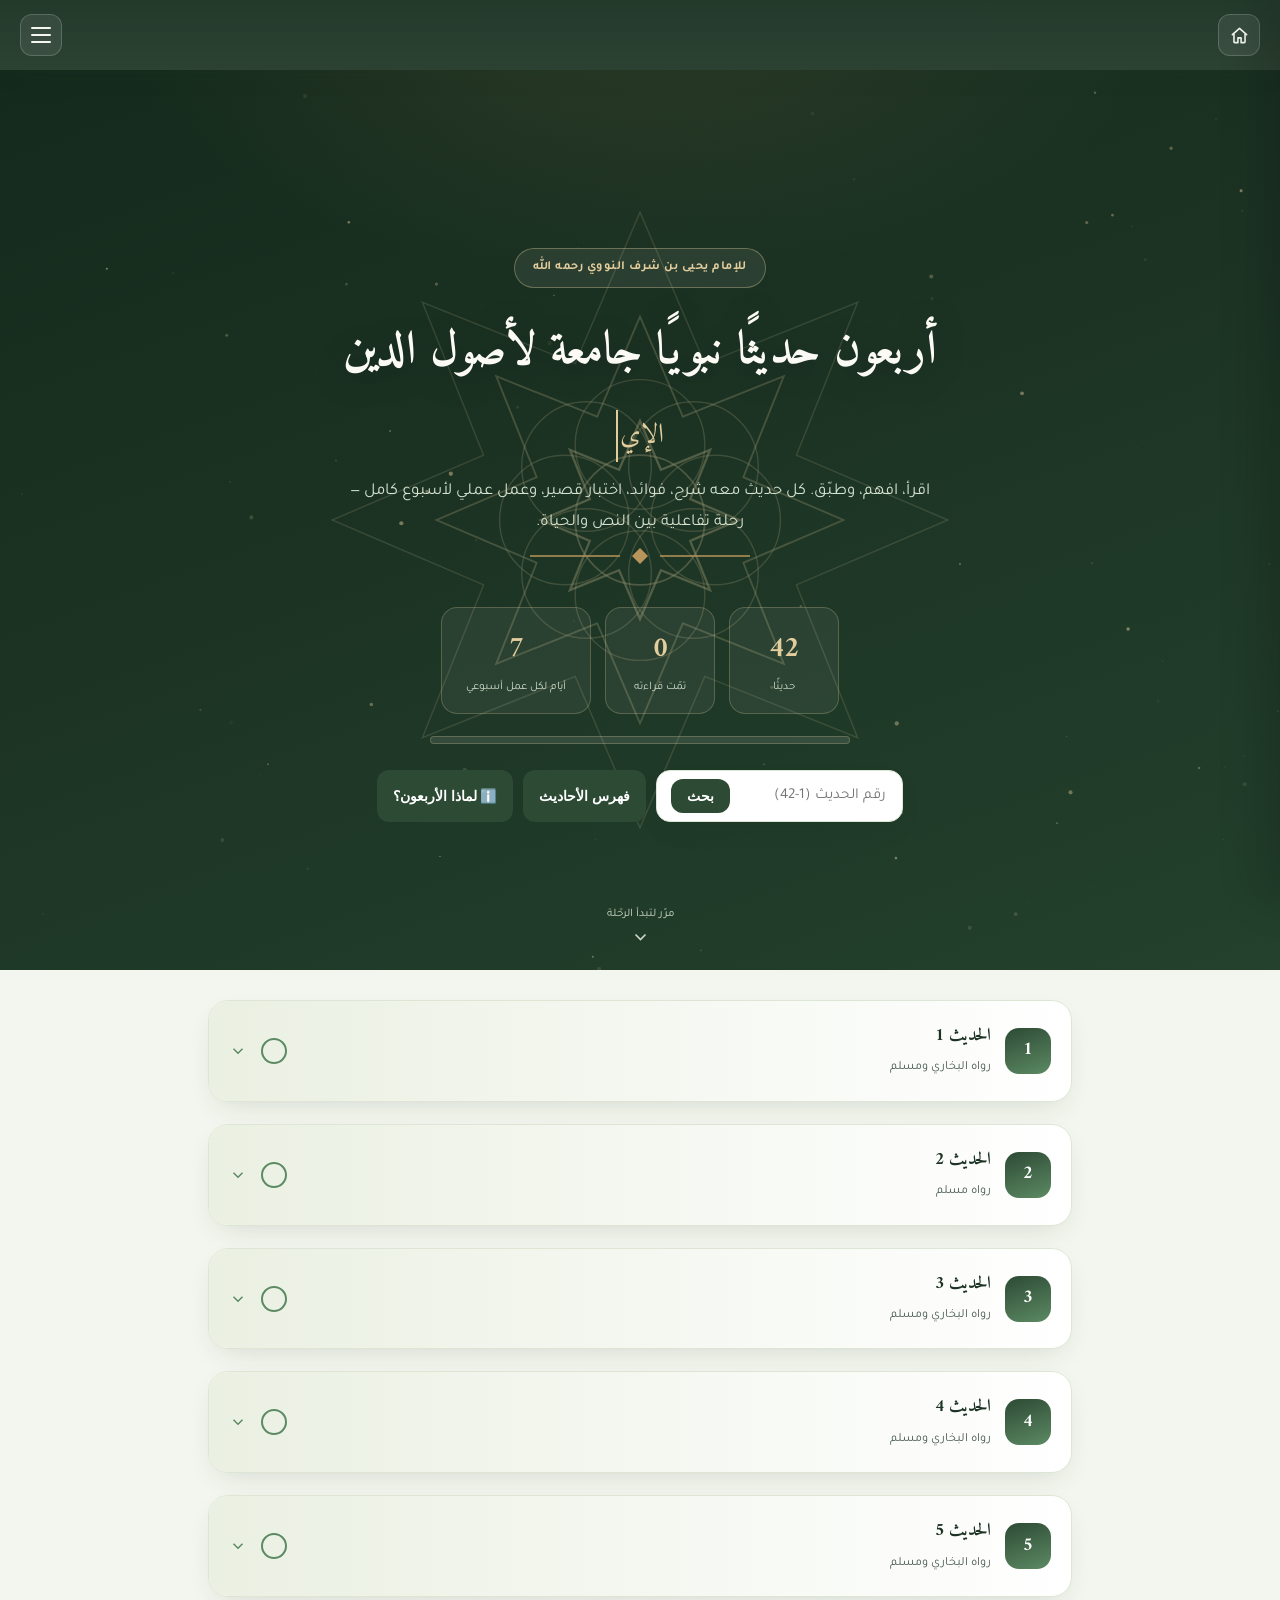
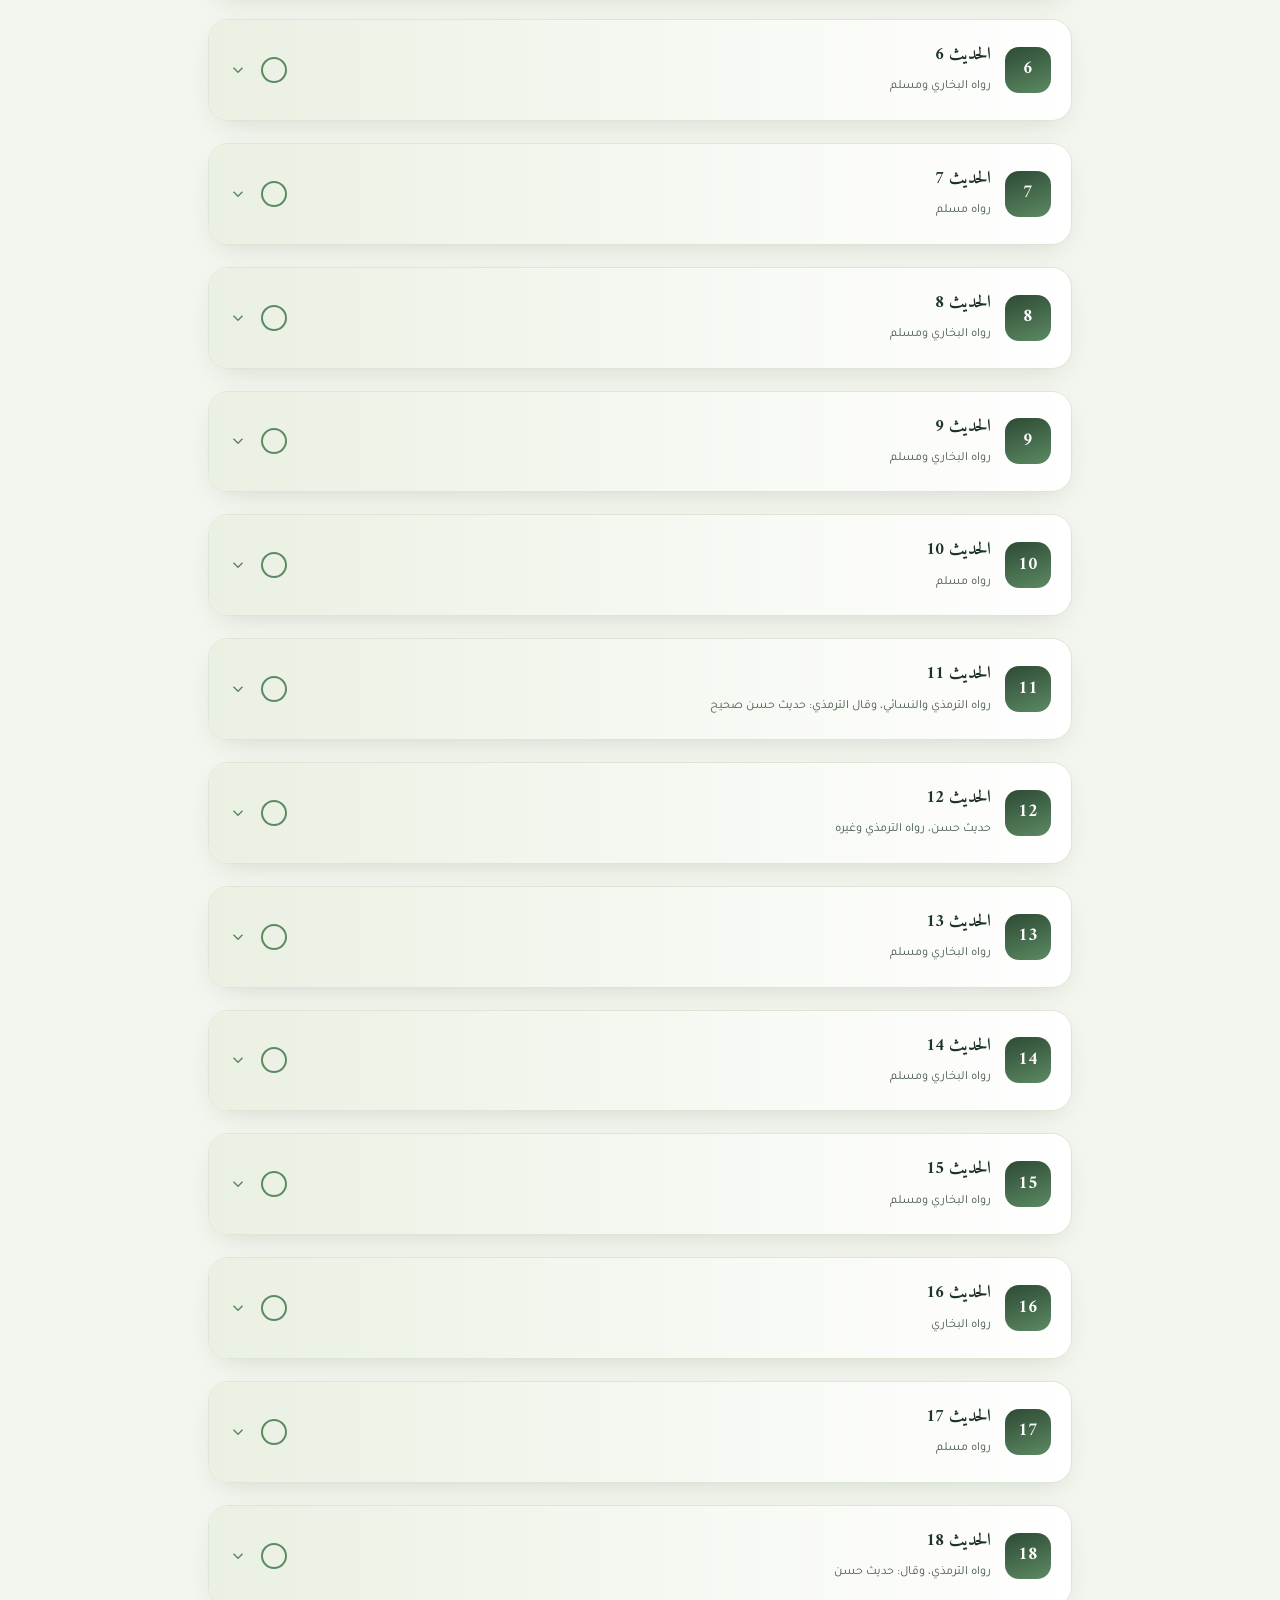
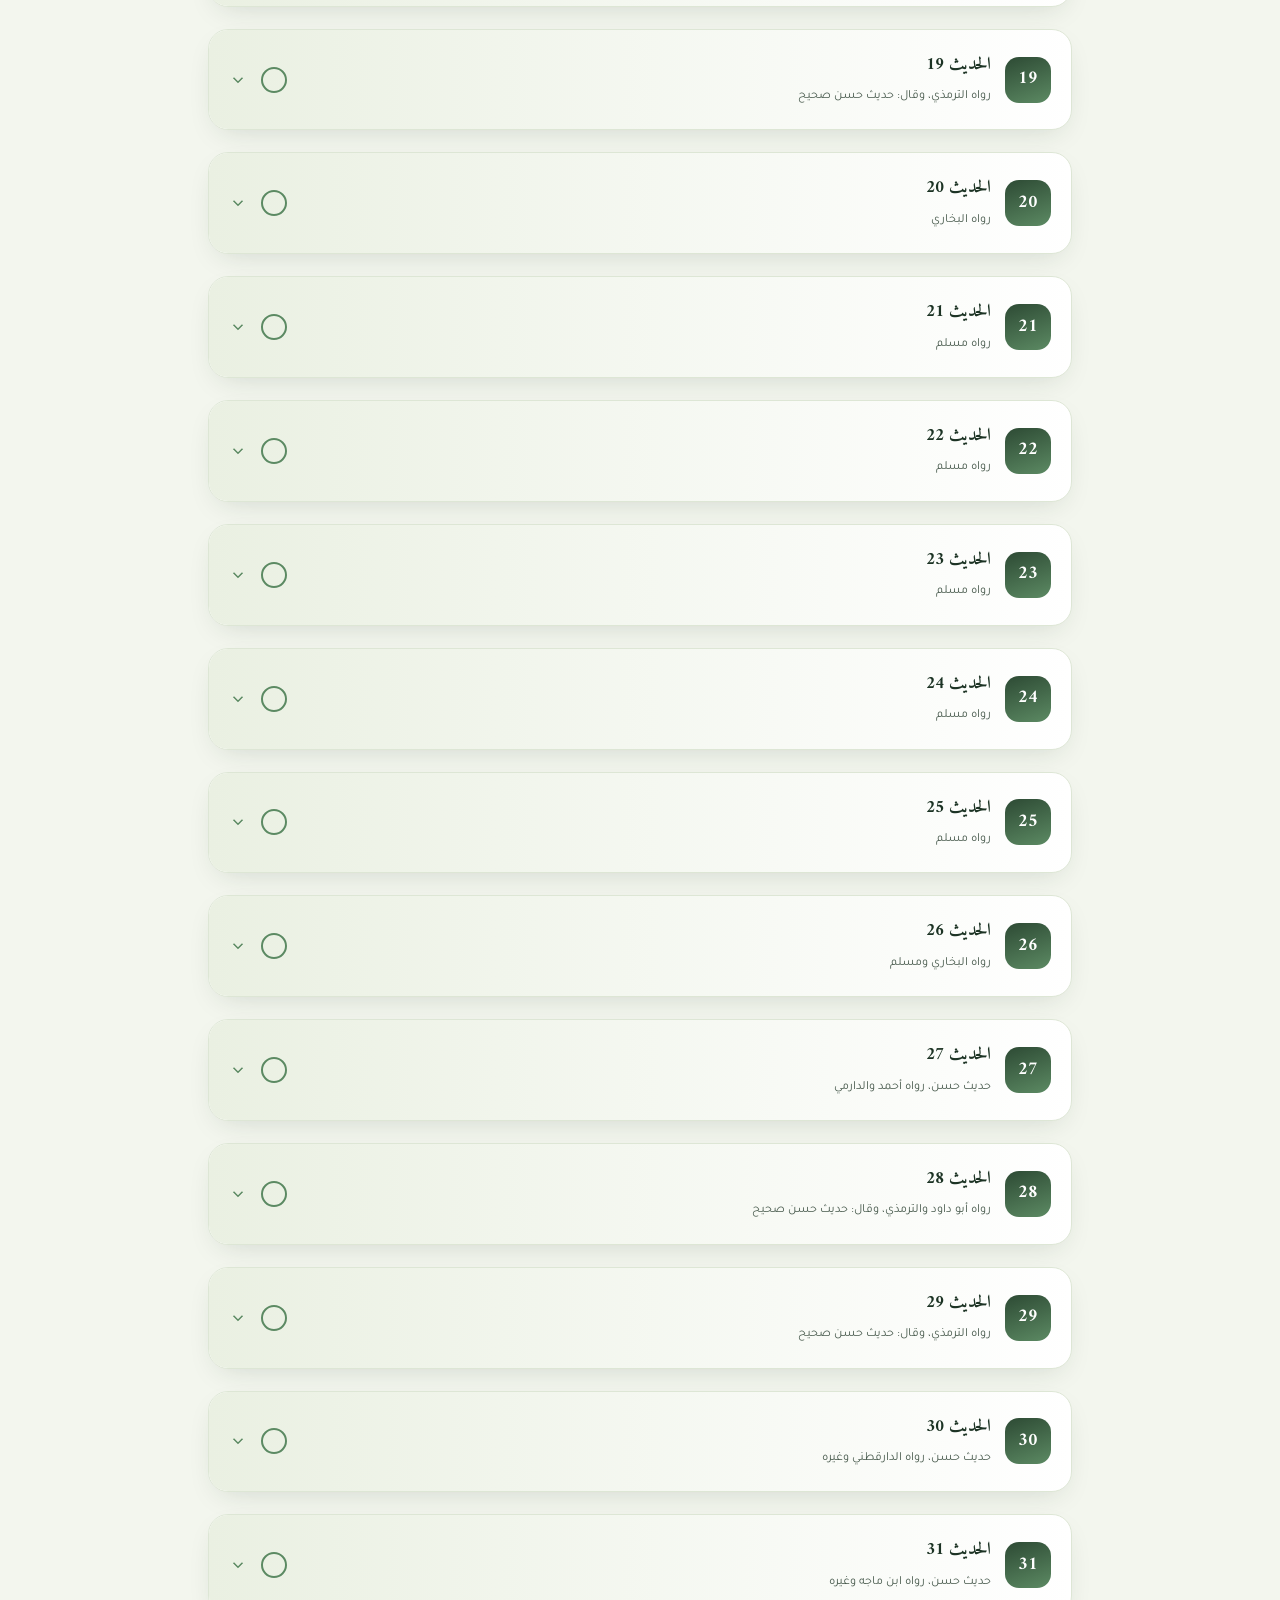
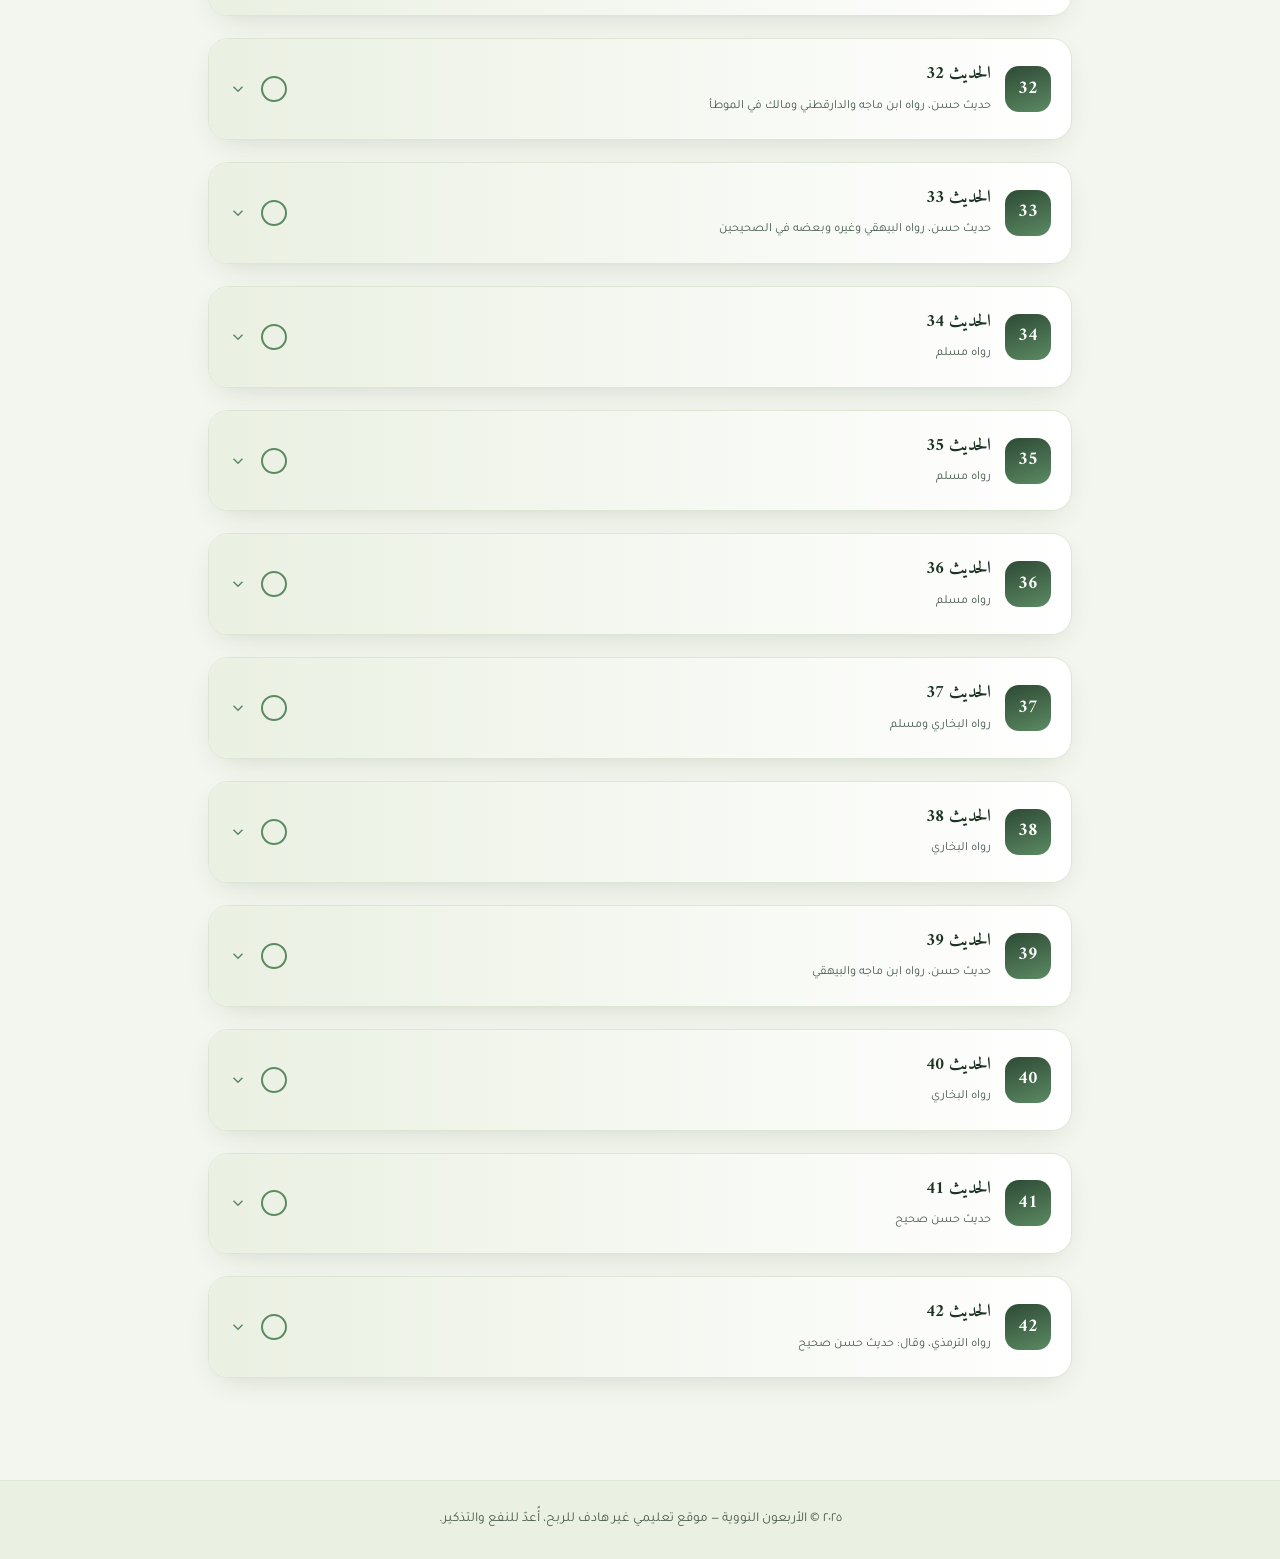
==== hadith_site.html @ 67152847 "Update hadith_site.html update" ====
<!DOCTYPE html>
<html lang="ar" dir="rtl">
<head>
<meta charset="UTF-8">
<meta name="viewport" content="width=device-width, initial-scale=1.0">
<title>الأربعون النووية | موسوعة تفاعلية</title>
<link rel="preconnect" href="https://fonts.googleapis.com">
<link href="https://fonts.googleapis.com/css2?family=Amiri:wght@400;700&family=Tajawal:wght@300;400;500;700;900&display=swap" rel="stylesheet">
<style>
  :root{
    --deep:#1c3324;
    --forest:#2d4a34;
    --sage:#5c8a63;
    --sage-light:#8fb597;
    --gold:#b8955a;
    --gold-soft:#e3cd9d;
    --paper:#f3f6ee;
    --paper-2:#eaf0e2;
    --card:#ffffff;
    --ink:#1a2b1f;
    --ink-soft:#4a5c4f;
    --line:#dde6d5;
    --shadow: 0 10px 30px -12px rgba(28,51,36,0.18);
  }
  *{box-sizing:border-box;}
  html{scroll-behavior:smooth;}
  body{
    margin:0;
    background:
      radial-gradient(1200px 600px at 100% -10%, #eef3e5 0%, transparent 60%),
      radial-gradient(1000px 500px at -10% 10%, #eaf1e1 0%, transparent 55%),
      var(--paper);
    color:var(--ink);
    font-family:'Tajawal', sans-serif;
    line-height:1.9;
  }
  h1,h2,h3, .arabic-display{font-family:'Amiri', serif;}

  .motif-divider{
    height:34px; display:flex; align-items:center; justify-content:center;
    overflow:hidden; margin:0 auto;
  }
  .motif-divider svg{ width:220px; height:24px; }
  .motif-divider path{ fill:none; stroke:var(--gold); stroke-width:1.4; }
  .motif-divider .diamond{ fill:var(--gold); }

  @keyframes floatSlow{
    0%,100%{ transform:translateY(0px) rotate(0deg); }
    50%{ transform:translateY(-10px) rotate(6deg); }
  }
  @keyframes shimmer{ 0%{background-position:-200% 0;} 100%{background-position:200% 0;} }
  @keyframes fadeUp{ from{opacity:0; transform:translateY(18px);} to{opacity:1; transform:translateY(0);} }
  .reveal{ opacity:0; }
  .reveal.in{ animation:fadeUp .7s ease forwards; }

  header{
    position:sticky; top:0; z-index:50;
    background:linear-gradient(180deg, rgba(28,51,36,0.97), rgba(28,51,36,0.93));
    backdrop-filter:blur(6px); color:#f4f7ef; padding:14px 20px;
    display:flex; align-items:center; justify-content:space-between; box-shadow:var(--shadow);
  }
  header .brand{ display:flex; align-items:center; gap:10px; }
  .menu-btn{
    width:42px; height:42px; border-radius:12px;
    background:rgba(255,255,255,0.08); border:1px solid rgba(255,255,255,0.18);
    display:flex; flex-direction:column; align-items:center; justify-content:center; gap:5px; cursor:pointer;
  }
  .menu-btn span{ width:20px; height:2px; background:#f4f7ef; border-radius:2px; transition:.25s; }
  .menu-btn:hover span{ background:var(--gold-soft); }

  .home-btn{
    width:42px; height:42px; border-radius:12px;
    background:rgba(255,255,255,0.08); border:1px solid rgba(255,255,255,0.18);
    display:flex; align-items:center; justify-content:center; cursor:pointer;
    color:#f4f7ef; text-decoration:none; transition:.2s; flex-shrink:0;
  }
  .home-btn:hover{ background:rgba(255,255,255,0.16); color:var(--gold-soft); }

  .hero{
    position:relative; min-height:100svh; padding:110px 20px 70px; text-align:center; overflow:hidden;
    display:flex; flex-direction:column; align-items:center; justify-content:center;
    background:
      radial-gradient(900px 500px at 50% -10%, rgba(184,149,90,0.14), transparent 60%),
      linear-gradient(160deg, #142a1c 0%, #1c3324 45%, #23412c 100%);
    color:#eef3e8;
  }
  #heroCanvas{ position:absolute; inset:0; width:100%; height:100%; display:block; z-index:1; pointer-events:none; }
  .mandala-wrap{
    position:absolute; top:50%; left:50%; width:min(720px,140vw); height:min(720px,140vw);
    transform:translate(-50%,-50%); z-index:1; pointer-events:none; opacity:.55; will-change:transform;
    transition:transform .35s ease;
  }
  .mandala-wrap svg{ width:100%; height:100%; }
  .mandala-wrap path, .mandala-wrap circle{ stroke:var(--gold-soft); }

  .hero-inner{ position:relative; z-index:3; max-width:720px; animation:heroEnter 1s .1s ease both; }
  @keyframes heroEnter{ from{opacity:0; transform:translateY(26px);} to{opacity:1; transform:translateY(0);} }
  .mandala-spin{ width:100%; height:100%; animation:spinSlow 130s linear infinite; }
  @keyframes spinSlow{ to{ transform:rotate(360deg); } }
  @media (prefers-reduced-motion: reduce){
    .mandala-spin{ animation:none; }
    .hero-inner{ animation:none; opacity:1; }
  }

  .hero .eyebrow{
    display:inline-block; padding:7px 18px; border-radius:999px;
    background:rgba(255,255,255,0.07); border:1px solid rgba(227,205,157,0.35);
    backdrop-filter:blur(4px); color:var(--gold-soft); font-size:.78rem; font-weight:700;
    letter-spacing:.5px; margin-bottom:20px;
  }
  .hero h2{ font-size:clamp(1.8rem, 5.5vw, 2.9rem); color:#fbfaf4; margin:0 0 14px; text-shadow:0 6px 30px rgba(0,0,0,0.35); }
  .typewriter-line{ font-family:'Amiri',serif; font-size:clamp(1.2rem,4vw,1.7rem); color:var(--gold-soft); min-height:1.6em; margin-bottom:14px; }
  .typewriter-line .cursor{ display:inline-block; width:2px; margin-inline-start:2px; background:var(--gold-soft); animation:blink 1s step-end infinite; }
  @keyframes blink{ 50%{ opacity:0; } }
  .hero p.lead{ max-width:600px; margin:0 auto; color:#d7e2d0; font-size:clamp(.92rem,2.4vw,1.05rem); }

  .stats-row{ display:flex; gap:14px; justify-content:center; flex-wrap:wrap; margin-top:34px; }
  .stat-chip{
    background:rgba(255,255,255,0.06); border:1px solid rgba(227,205,157,0.25); backdrop-filter:blur(6px);
    border-radius:16px; padding:14px 24px; min-width:110px; text-align:center; transition:transform .25s ease;
  }
  .stat-chip:hover{ transform:translateY(-4px); }
  .stat-chip .num{ font-family:'Amiri',serif; font-size:1.8rem; color:var(--gold-soft); font-weight:700; }
  .stat-chip .label{ font-size:.72rem; color:#cdd9c6; }

  #progressBar{
    max-width:420px; width:100%; margin:22px auto 0; height:8px; border-radius:99px;
    background:rgba(255,255,255,0.1); overflow:hidden; border:1px solid rgba(227,205,157,0.25);
  }
  #progressBar > div{
    height:100%; width:0%; background:linear-gradient(90deg, var(--sage-light), var(--gold));
    background-size:200% 100%; animation:shimmer 3s linear infinite; transition:width .5s ease;
  }

  .scroll-cue{
    position:absolute; bottom:22px; left:50%; transform:translateX(-50%); z-index:3;
    display:flex; flex-direction:column; align-items:center; gap:6px;
    color:#cdd9c6; font-size:.72rem; cursor:pointer; background:none; border:none; font-family:'Tajawal',sans-serif;
  }
  .scroll-cue svg{ animation:bounceDown 1.8s ease-in-out infinite; }
  @keyframes bounceDown{ 0%,100%{transform:translateY(0); opacity:.6;} 50%{transform:translateY(8px); opacity:1;} }
  @media (prefers-reduced-motion: reduce){
    .scroll-cue svg{ animation:none; }
    #progressBar > div{ animation:none; }
  }

  .toolbar{ max-width:900px; margin:0 auto; padding:0 20px 10px; display:flex; gap:10px; justify-content:center; flex-wrap:wrap; }
  .search-box{ display:flex; align-items:center; gap:8px; background:var(--card); border:1px solid var(--line); border-radius:14px; padding:8px 14px; box-shadow:var(--shadow); }
  .search-box input{ border:none; outline:none; background:transparent; width:150px; font-family:'Tajawal',sans-serif; font-size:.95rem; color:var(--ink); }
  .search-box button, .filter-btn{ border:none; cursor:pointer; border-radius:12px; padding:9px 16px; background:var(--forest); color:#fff; font-weight:700; font-size:.85rem; transition:.2s; }
  .search-box button:hover, .filter-btn:hover{ background:var(--deep); }

  .index-panel{
    position:fixed; inset:0 0 0 auto; width:min(340px, 88vw); height:100%;
    background:var(--card); z-index:80; box-shadow:-20px 0 40px rgba(0,0,0,0.15);
    transform:translateX(100%); transition:transform .35s ease; overflow-y:auto; padding:20px; border-left:1px solid var(--line);
  }
  .index-panel.open{ transform:translateX(0); }
  .index-panel h3{ color:var(--forest); margin-top:0; }
  .index-head{ display:flex; align-items:center; justify-content:space-between; gap:10px; margin-bottom:4px; }
  .index-head h3{ margin:0; }
  .index-close{
    width:38px; height:38px; border-radius:10px; flex-shrink:0;
    background:var(--paper-2); border:1px solid var(--line); color:var(--forest);
    display:flex; align-items:center; justify-content:center; cursor:pointer; transition:.2s;
  }
  .index-close:hover{ background:var(--sage); color:#fff; }
  .index-back{
    display:flex; align-items:center; justify-content:center; gap:8px;
    width:100%; margin-top:18px; padding:12px; border-radius:12px;
    background:var(--forest); color:#fff; border:none; font-weight:700; font-size:.9rem;
    cursor:pointer; font-family:'Tajawal',sans-serif; transition:.2s;
  }
  .index-back:hover{ background:var(--deep); }
  .index-grid{ display:grid; grid-template-columns:repeat(4,1fr); gap:8px; margin-top:14px; }
  .index-grid a{
    background:var(--paper-2); color:var(--forest); text-align:center; border-radius:10px; padding:10px 4px;
    font-weight:700; font-size:.85rem; text-decoration:none; border:1px solid var(--line); transition:.2s;
  }
  .index-grid a:hover{ background:var(--sage); color:#fff; }
  .index-grid a.done{ background:var(--gold-soft); border-color:var(--gold); }
  .overlay{ position:fixed; inset:0; background:rgba(20,30,22,0.35); z-index:70; opacity:0; pointer-events:none; transition:opacity .3s ease; }
  .overlay.show{ opacity:1; pointer-events:auto; }

  main{ max-width:900px; margin:0 auto; padding:30px 18px 80px; }

  .hadith-card{
    background:var(--card); border:1px solid var(--line); border-radius:20px; margin-bottom:22px;
    overflow:hidden; box-shadow:var(--shadow); transition:transform .25s ease, box-shadow .25s ease;
  }
  .hadith-card:hover{ transform:translateY(-3px); }

  .card-head{ display:flex; align-items:center; gap:14px; padding:18px 20px; cursor:pointer; user-select:none; background:linear-gradient(90deg, var(--paper-2), transparent); }
  .card-head .badge{
    min-width:46px; height:46px; border-radius:14px; background:linear-gradient(160deg, var(--forest), var(--sage));
    color:#fff; display:flex; align-items:center; justify-content:center; font-family:'Amiri',serif; font-weight:700; font-size:1.15rem; flex-shrink:0;
  }
  .card-head .title{ flex:1; min-width:0; }
  .card-head .title h3{ margin:0; font-size:1.1rem; color:var(--deep); }
  .card-head .title span{ font-size:.78rem; color:var(--ink-soft); }
  .card-head .mark{
    width:26px; height:26px; border-radius:50%; border:2px solid var(--sage);
    display:flex; align-items:center; justify-content:center; font-size:.8rem; color:var(--sage); flex-shrink:0; transition:.2s;
  }
  .card-head .mark.done{ background:var(--gold); border-color:var(--gold); color:#fff; }
  .chevron{ transition:transform .3s ease; color:var(--sage); flex-shrink:0; }
  .hadith-card.open .chevron{ transform:rotate(180deg); }

  .card-body{ max-height:0; overflow:hidden; transition:max-height .4s ease; }
  .card-body-inner{ padding:0 20px 20px; }

  .hadith-text{
    background:var(--paper); border-right:4px solid var(--gold); border-radius:12px; padding:18px;
    font-family:'Amiri',serif; font-size:1.18rem; color:var(--deep); line-height:2.1; overflow-wrap:break-word;
  }
  .narrator-line{ margin-top:10px; font-size:.85rem; color:var(--ink-soft); font-weight:700; }

  .tabs{
    display:flex; gap:6px; margin:16px 0 10px; overflow-x:auto; overflow-y:hidden;
    -webkit-overflow-scrolling:touch; scrollbar-width:none; padding-bottom:4px;
  }
  .tabs::-webkit-scrollbar{ display:none; }
  .tab-btn{
    border:1px solid var(--line); background:var(--paper-2); color:var(--forest); padding:8px 14px;
    border-radius:999px; font-size:.8rem; font-weight:700; cursor:pointer; transition:.2s;
    flex:0 0 auto; white-space:nowrap; min-height:38px;
  }
  .tab-btn.active{ background:var(--forest); color:#fff; border-color:var(--forest); }
  .tab-panel{ display:none; animation:fadeUp .4s ease; }
  .tab-panel.active{ display:block; }
  .tab-panel .placeholder{ color:var(--ink-soft); font-size:.9rem; background:var(--paper); border:1px dashed var(--line); border-radius:12px; padding:14px 16px; }
  .tab-panel ul{ margin:0; padding-inline-start:22px; }
  .tab-panel li{ margin-bottom:6px; }
  .tab-panel ol{ margin:0; padding-inline-start:22px; }
  .tab-panel ol li{ margin-bottom:6px; }
  .tab-panel p{ margin:0 0 10px; }

  .audio-row{ display:flex; align-items:center; gap:12px; flex-wrap:wrap; }
  audio{ width:100%; max-width:320px; }

  .quiz-block{ background:var(--paper); border:1px solid var(--line); border-radius:12px; padding:14px 16px; margin-bottom:12px; }
  .quiz-q{ font-weight:700; color:var(--deep); margin-bottom:10px; }
  .quiz-opts{ display:flex; flex-direction:column; gap:8px; }
  .quiz-opts button{
    display:block; width:100%; text-align:right; border:1px solid var(--line); background:#fff;
    border-radius:10px; padding:9px 13px; cursor:pointer; font-family:'Tajawal',sans-serif; font-size:.92rem; transition:.2s;
  }
  .quiz-opts button:hover{ border-color:var(--sage); }
  .quiz-opts button.correct{ background:#dff2e1; border-color:var(--sage); color:#2d5c38; font-weight:700; }
  .quiz-opts button.wrong{ background:#fbe3e0; border-color:#d98b83; color:#8a3b34; }
  .quiz-opts button[disabled]{ cursor:default; opacity:.9; }
  .quiz-feedback{ margin-top:8px; font-size:.83rem; font-weight:700; min-height:1.1em; }
  .quiz-feedback.ok{ color:#2d5c38; }
  .quiz-feedback.bad{ color:#8a3b34; }
  .quiz-reset{ margin-top:6px; background:none; border:none; color:var(--ink-soft); text-decoration:underline; cursor:pointer; font-size:.78rem; padding:4px; display:none; }

  .weekly-box{ background:var(--paper); border:1px dashed var(--gold); border-radius:12px; padding:16px; }
  .weekly-box h4{ margin:0 0 8px; color:var(--forest); font-size:.95rem; }
  .weekly-box ul{ margin:0 0 12px; }
  .weekly-box .reflect{ background:var(--card); border:1px solid var(--line); border-radius:10px; padding:12px 14px; margin-top:8px; }
  .weekly-box .reflect p{ margin:0 0 6px; font-size:.88rem; color:var(--ink-soft); }

  .refs-box ul{ margin:0; padding-inline-start:22px; }
  .refs-box li{ margin-bottom:6px; }

  footer{ text-align:center; padding:26px; color:var(--ink-soft); font-size:.85rem; border-top:1px solid var(--line); background:var(--paper-2); }

  #toTop{
    position:fixed; bottom:22px; left:22px; width:44px; height:44px; border-radius:50%;
    background:var(--forest); color:#fff; border:none; box-shadow:var(--shadow); cursor:pointer;
    opacity:0; pointer-events:none; transition:.3s; z-index:40;
  }
  #toTop.show{ opacity:1; pointer-events:auto; }

  @media (max-width:768px){
    header{ padding:12px 14px; }
    .hero{ padding:100px 16px 60px; }
    .stat-chip{ padding:12px 16px; min-width:96px; }
    .card-head{ padding:14px; gap:10px; }
    .card-head .badge{ min-width:38px; height:38px; font-size:1rem; }
    .card-head .title h3{ font-size:1rem; }
    .card-body-inner{ padding:0 14px 16px; }
    .hadith-text{ font-size:1.02rem; padding:14px; line-height:1.95; }
  }
  @media (max-width:560px){
    .index-grid{ grid-template-columns:repeat(3,1fr); }
    .toolbar{ flex-direction:column; align-items:stretch; }
    .search-box{ justify-content:space-between; }
    .search-box input{ width:auto; flex:1; }
    .stats-row{ gap:10px; }
    .scroll-cue{ bottom:14px; }
    .tab-btn{ font-size:.76rem; padding:7px 12px; }
    .quiz-opts button{ font-size:.88rem; padding:9px 11px; }
    .weekly-box{ padding:13px; }
  }
  @media (max-width:400px){
    .hero h2{ font-size:1.55rem; }
    .stat-chip{ min-width:80px; padding:10px 12px; }
    .stat-chip .num{ font-size:1.4rem; }
    .card-head .title span{ display:none; }
  }
  @media (max-width:340px){
    main{ padding:22px 10px 70px; }
    .card-body-inner{ padding:0 10px 14px; }
    .hadith-text{ padding:12px; font-size:.98rem; }
  }
  @media (pointer:coarse){
    .tab-btn{ padding:9px 15px; }
    .menu-btn, #toTop{ min-width:44px; min-height:44px; }
    .mark{ padding:8px; }
    .search-box button, .filter-btn{ padding:11px 18px; }
    .quiz-opts button{ padding:12px 14px; }
  }

  /* ===== Intro Modal (لماذا الأربعون + تعريف بالنووي) ===== */
  .intro-modal-overlay{
    position:fixed; inset:0; z-index:95; background:rgba(20,30,22,0.55);
    opacity:0; pointer-events:none; transition:opacity .3s ease;
    display:flex; align-items:center; justify-content:center; padding:20px;
  }
  .intro-modal-overlay.show{ opacity:1; pointer-events:auto; }
  .intro-modal{
    background:var(--paper); border-radius:22px; max-width:640px; width:100%;
    max-height:85vh; overflow-y:auto; box-shadow:0 30px 60px -20px rgba(0,0,0,0.35);
    transform:translateY(24px) scale(.97); opacity:0; transition:transform .35s ease, opacity .35s ease;
  }
  .intro-modal-overlay.show .intro-modal{ transform:translateY(0) scale(1); opacity:1; }
  .intro-modal-head{
    display:flex; align-items:center; justify-content:space-between; gap:10px;
    position:sticky; top:0; background:var(--paper); padding:16px 20px;
    border-bottom:1px solid var(--line); border-radius:22px 22px 0 0; z-index:2;
  }
  .intro-modal-head h3{ margin:0; color:var(--forest); font-size:1.05rem; }
  .intro-modal-close{
    width:38px; height:38px; border-radius:10px; flex-shrink:0;
    background:var(--paper-2); border:1px solid var(--line); color:var(--forest);
    display:flex; align-items:center; justify-content:center; cursor:pointer; transition:.2s;
  }
  .intro-modal-close:hover{ background:var(--sage); color:#fff; }
  .intro-modal-inner{ padding:22px 22px 26px; }
  .intro-heading{ text-align:center; margin-bottom:22px; }
  .intro-heading p{ color:var(--ink-soft); font-size:.9rem; max-width:520px; margin:8px auto 0; }
  .info-card{ background:var(--card); border:1px solid var(--line); border-radius:18px; box-shadow:var(--shadow); padding:22px 20px; margin-bottom:20px; position:relative; overflow:hidden; }
  .info-card:last-child{ margin-bottom:0; }
  .info-card::before{ content:""; position:absolute; top:-40px; inset-inline-end:-40px; width:140px; height:140px; border-radius:50%; background:radial-gradient(circle, rgba(184,149,90,0.14), transparent 70%); }
  .info-card h3{ display:flex; align-items:center; gap:10px; color:var(--forest); font-size:1.15rem; margin:0 0 12px; position:relative; z-index:1; }
  .info-card h3 .ic{ width:40px; height:40px; border-radius:12px; background:linear-gradient(160deg,var(--forest),var(--sage)); color:#fff; display:flex; align-items:center; justify-content:center; font-size:1.1rem; flex-shrink:0; }
  .info-card p{ margin:0 0 12px; color:var(--ink); position:relative; z-index:1; font-size:.95rem; }
  .info-card p:last-child{ margin-bottom:0; }
  .why-forty-grid{ display:grid; grid-template-columns:repeat(2,1fr); gap:12px; margin-top:14px; }
  .why-chip{ background:var(--paper); border:1px solid var(--line); border-radius:14px; padding:12px 14px; }
  .why-chip .n{ font-family:'Amiri',serif; color:var(--gold); font-weight:700; font-size:1.3rem; }
  .why-chip p{ font-size:.8rem; color:var(--ink-soft); margin:4px 0 0; }
  .bio-timeline{ display:flex; flex-direction:column; gap:14px; margin-top:14px; position:relative; padding-inline-start:24px; border-inline-start:2px dashed var(--gold-soft); }
  .bio-step{ position:relative; }
  .bio-step::before{ content:""; position:absolute; inset-inline-start:-31px; top:4px; width:13px; height:13px; border-radius:50%; background:var(--gold); border:3px solid var(--paper); }
  .bio-step .yr{ font-weight:700; color:var(--forest); font-size:.82rem; }
  .bio-step p{ margin:2px 0 0; font-size:.88rem; color:var(--ink); }
  .quote-block{ font-family:'Amiri',serif; font-size:1rem; color:var(--deep); background:var(--paper-2); border-right:4px solid var(--gold); border-radius:12px; padding:14px 16px; margin-top:14px; line-height:1.85; position:relative; z-index:1; }
  .quote-block cite{ display:block; margin-top:8px; font-family:'Tajawal',sans-serif; font-size:.76rem; color:var(--ink-soft); font-style:normal; }
  @media (max-width:560px){
    .why-forty-grid{ grid-template-columns:1fr; }
    .intro-modal-inner{ padding:18px 16px 22px; }
    .info-card{ padding:18px 16px; }
  }
</style>
</head>
<body>

<div class="overlay" id="overlay"></div>

<header>
  <div class="brand">
    <a href="index.html" class="home-btn" title="الرئيسية" aria-label="العودة للصفحة الرئيسية">
      <svg width="19" height="19" viewBox="0 0 24 24" fill="none" stroke="currentColor" stroke-width="2" stroke-linecap="round" stroke-linejoin="round"><path d="M3 11l9-8 9 8"/><path d="M5 10v10a1 1 0 0 0 1 1h4v-6h4v6h4a1 1 0 0 0 1-1V10"/></svg>
    </a>
  </div>
  <div class="menu-btn" id="menuBtn"><span></span><span></span><span></span></div>
</header>

<section class="hero" id="hero">
  <canvas id="heroCanvas"></canvas>
  <div class="mandala-wrap" id="mandalaWrap"><div class="mandala-spin" id="mandalaSpin"></div></div>

  <div class="hero-inner">
    <span class="eyebrow">للإمام يحيى بن شرف النووي رحمه الله</span>
    <h2 class="arabic-display">أربعون حديثًا نبويًا جامعة لأصول الدين</h2>
    <div class="typewriter-line"><span id="typeTarget"></span><span class="cursor">&nbsp;</span></div>
    <p class="lead">اقرأ، افهم، وطبّق. كل حديث معه شرح، فوائد، اختبار قصير، وعمل عملي لأسبوع كامل — رحلة تفاعلية بين النص والحياة.</p>

    <div class="motif-divider">
      <svg viewBox="0 0 220 24"><path d="M0 12 H90"/><polygon class="diamond" points="110,4 118,12 110,20 102,12"/><path d="M130 12 H220"/></svg>
    </div>

    <div class="stats-row">
      <div class="stat-chip"><div class="num" data-count="42">0</div><div class="label">حديثًا</div></div>
      <div class="stat-chip"><div class="num" id="readCount" data-count-live>0</div><div class="label">تمّت قراءته</div></div>
      <div class="stat-chip"><div class="num" data-count="7">0</div><div class="label">أيام لكل عمل أسبوعي</div></div>
    </div>
    <div id="progressBar"><div id="progressFill"></div></div>

    <div class="toolbar" style="margin-top:26px;">
      <div class="search-box">
        <input type="number" id="searchInput" placeholder="رقم الحديث (1-42)">
        <button onclick="jumpToHadith()">بحث</button>
      </div>
      <button class="filter-btn" onclick="toggleIndex()">فهرس الأحاديث</button>
      <button class="filter-btn" id="introBtn">ℹ️ لماذا الأربعون؟</button>
    </div>
  </div>

  <button class="scroll-cue" onclick="document.getElementById('mainList').scrollIntoView({behavior:'smooth'})" aria-label="مرّر للأسفل">
    مرّر لتبدأ الرحلة
    <svg width="20" height="20" viewBox="0 0 24 24" fill="none" stroke="currentColor" stroke-width="2"><path d="M6 9l6 6 6-6"/></svg>
  </button>
</section>

<div class="index-panel" id="indexPanel">
  <div class="index-head">
    <h3>فهرس الأحاديث</h3>
    <button class="index-close" onclick="toggleIndex(true)" aria-label="إغلاق الفهرس">
      <svg width="18" height="18" viewBox="0 0 24 24" fill="none" stroke="currentColor" stroke-width="2" stroke-linecap="round"><path d="M18 6L6 18M6 6l12 12"/></svg>
    </button>
  </div>
  <div class="index-grid" id="indexGrid"></div>
  <button class="index-back" onclick="toggleIndex(true)">
    <svg width="16" height="16" viewBox="0 0 24 24" fill="none" stroke="currentColor" stroke-width="2" stroke-linecap="round" stroke-linejoin="round"><path d="M5 12h14M5 12l6-6M5 12l6 6"/></svg>
    رجوع للأحاديث
  </button>
</div>

<div class="intro-modal-overlay" id="introOverlay">
  <div class="intro-modal">
    <div class="intro-modal-head">
      <h3>قبل أن تبدأ</h3>
      <button class="intro-modal-close" id="introClose" aria-label="إغلاق">
        <svg width="18" height="18" viewBox="0 0 24 24" fill="none" stroke="currentColor" stroke-width="2" stroke-linecap="round"><path d="M18 6L6 18M6 6l12 12"/></svg>
      </button>
    </div>
    <div class="intro-modal-inner">
      <div class="intro-heading">
        <h2 class="arabic-display">لماذا "الأربعون"؟ ومن هو الإمام النووي؟</h2>
        <p>محطتان قصيرتان تُعرّفانك بأصل هذه المجموعة المباركة، وبصاحبها الذي أفنى عمره في خدمة سنّة النبي ﷺ.</p>
      </div>

      <div class="motif-divider"><svg viewBox="0 0 220 24"><path d="M0 12 H90"/><polygon class="diamond" points="110,4 118,12 110,20 102,12"/><path d="M130 12 H220"/></svg></div>

      <div class="info-card">
        <h3><span class="ic">٤٠</span> لماذا سُمّيت بـ"الأربعين النووية"؟</h3>
        <p>لم يختر الإمام النووي رقم الأربعين اعتباطًا، بل سار على خطى كوكبة من علماء الحديث الذين سبقوه في جمع أربعين حديثًا نبويًا جامعة، اقتداءً بحديث نبوي مشهور يُرغّب في حفظ أربعين حديثًا من أمور الدين لينفع الله بها صاحبها يوم القيامة. وقد جمع النووي رحمه الله في كتابه هذا أحاديث تُعدّ بحقّ "أمّهات" السنة، كل واحد منها يمثّل قاعدة عظيمة تدور عليها أبواب الفقه والأخلاق والعقيدة.</p>
        <p>ولأن المؤلف هو من جمعها وشرحها ورتّبها بهذه الصورة المحكمة، نُسبت إليه فقيل: "الأربعون النووية" — نسبةً إلى الإمام يحيى بن شرف النووي، تمييزًا لها عن مجموعات الأربعين الأخرى التي ألّفها علماء آخرون قبله وبعده.</p>
        <div class="why-forty-grid">
          <div class="why-chip"><div class="n">٤٢</div><p>عدد الأحاديث الفعلي في الكتاب، إذ أضاف النووي حديثين زيادة في الفائدة رغم اشتهاره باسم "الأربعين"</p></div>
          <div class="why-chip"><div class="n">٧</div><p>قرون تقريبًا مرّت على تأليفه، ولا يزال يُدرَّس في المساجد والمدارس حول العالم</p></div>
        </div>
        <div class="quote-block">
          اجتهد العلماء على مرّ العصور في جمع أحاديث جامعة لقواعد الدين، طلبًا للأجر الوارد في حفظها ونشرها بين الناس، وجاء عمل النووي من أجمعها وأوضحها عبارة.
          بتصرف من مقدمة الإمام النووي لكتابه
        </div>
      </div>

      <div class="info-card">
        <h3><span class="ic">📜</span> تعريف موجز بالإمام النووي</h3>
        <p>هو الإمام الحافظ الفقيه الزاهد أبو زكريا يحيى بن شرف بن مري النووي الدمشقي الشافعي، أحد أعلام الإسلام الذين جمعوا بين علوّ الهمة في طلب العلم وصدق الزهد في الدنيا، حتى صار اسمه مقرونًا بكتب أصبحت مرجعًا لعامة المسلمين وخاصتهم في كل بقاع الأرض.</p>
        <div class="bio-timeline">
          <div class="bio-step"><span class="yr">٦٣١ هـ</span><p>وُلِد في قرية "نوى" بمنطقة حوران جنوب دمشق، فنُسب إليها فقيل "النووي"</p></div>
          <div class="bio-step"><span class="yr">٦٤٩ هـ</span><p>انتقل إلى دمشق طالبًا للعلم، ولازم كبار علمائها حتى وُصف بالنبوغ المبكر وشدة الحرص على التحصيل</p></div>
          <div class="bio-step"><span class="yr">مؤلفاته</span><p>خلّف كتبًا صارت من أوثق المراجع: "رياض الصالحين"، و"شرح صحيح مسلم"، و"المجموع شرح المهذّب"، إلى جانب "الأربعين" التي بين يديك</p></div>
          <div class="bio-step"><span class="yr">٦٧٦ هـ</span><p>تُوفي رحمه الله في بلدته "نوى" بعد عمر لم يتجاوز خمسًا وأربعين سنة، قضى أغلبه في العلم والعبادة والزهد عن مباهج الدنيا</p></div>
        </div>
        <p style="margin-top:14px;">اتّفق العلماء على وصفه بأنه من أزهد أهل زمانه وأكثرهم إخلاصًا للعلم، فرحمه الله رحمة واسعة وأجزل له المثوبة على ما قدّم لهذه الأمة.</p>
      </div>
    </div>
  </div>
</div>

<main id="mainList"></main>

<footer>
  ٢٠٢٥ © الأربعون النووية — موقع تعليمي غير هادف للربح، أُعدّ للنفع والتذكير.
</footer>

<button id="toTop" onclick="window.scrollTo({top:0,behavior:'smooth'})">↑</button>

<script>
/* ============ DATA ============ */
const hadiths = [
{n:1, text:`إِنَّمَا الأَعْمَالُ بالنِّيَّاتِ وإِنَّمَا لِكُلِّ امْرِئٍ ما نَوَى، فَمَنْ كَانَتْ هِجْرَتُهُ إِلَى اللهِ وَرَسُولِهِ فَهِجْرَتُهُ إِلى اللهِ وَرَسُولِهِ، وَمَنْ كَانَتْ هِجْرَتُهُ لِدُنْيَا يُصِيبُهَا أَو امْرَأَةٍ يَنْكِحُهَا فَهِجْرَتُهُ إِلَى مَا هَاجَرَ إِلَيْهِ.`,
 narrator:"رواه البخاري ومسلم",
 raw:"عن أمير المؤمنين عمر بن الخطاب رضي الله عنه، قال: سمعت رسول الله ﷺ يقول",
 simple:`يبيّن النبي ﷺ أن قيمة الأعمال عند الله لا تعتمد على ظاهرها فقط، بل على النية التي في القلب.
فقد يقوم شخصان بالعمل نفسه، لكن أحدهما ينال الأجر العظيم لأنه أراد وجه الله، والآخر لا ينال شيئًا لأنه أراد مدح الناس أو منفعة دنيوية.
ثم ضرب النبي ﷺ مثالًا بالهجرة: فمن هاجر ابتغاء مرضاة الله ورسوله نال الأجر الكامل، ومن هاجر لأجل المال أو الزواج أو أي مصلحة دنيوية، فله ما نواه وليس له أجر الهجرة.
فالحديث يعلّمنا أن نُصلح نياتنا قبل كل عمل.`,
 benefits:[
   "النية أساس قبول الأعمال",
   "الإخلاص لله شرط لقبول العبادة",
   "لكل إنسان أجر ما نواه",
   "الأعمال المباحة تصبح عبادات إذا صاحبتها نية صالحة",
   "يجب مراجعة النية قبل العمل وأثناءه وبعده",
   "لا يعلم النيات إلا الله تعالى",
   "العمل القليل مع الإخلاص خير من العمل الكثير مع الرياء"
 ],
 apply:[
   "أبدأ يومي بنية عبادة الله",
   "أنوي بطلبي للعلم نفع نفسي والمسلمين",
   "أنوي بعملي كسب الرزق الحلال",
   "أنوي عند النوم الراحة لأستعين بها على الطاعة",
   "أتجنب الرياء وحب مدح الناس",
   "أجدد نيتي كلما شعرت بدخول الرياء"
 ],
 quizItems:[
   {q:"ما المقصود بالنية؟", options:["الكلام باللسان","قصد القلب للعمل","كثرة العمل"], correct:1},
   {q:"أين محل النية؟", options:["اللسان","القلب","اليد"], correct:1},
   {q:"هل تكفي النية وحدها لقبول العمل؟", options:["نعم","لا، لا بد من الإخلاص وموافقة السنة"], correct:1},
   {q:"من هاجر من أجل الدنيا فله:", options:["أجر الهجرة كاملًا","ما نواه فقط","لا شيء مطلقًا"], correct:1},
   {q:"يمكن تحويل العادات إلى عبادات بالنية الصالحة — هذه العبارة:", options:["صحيحة","خاطئة"], correct:0}
 ],
 weekly:{
   intro:"اختر ثلاثة أعمال مباحة وقم بتحويلها إلى عبادات بالنية، مثل:",
   tasks:[
     "النوم بنية التقوّي على العبادة",
     "الدراسة بنية نفع المسلمين",
     "مساعدة الوالدين ابتغاء مرضاة الله"
   ],
   reflect:[
     "ما العمل الذي حافظت عليه؟",
     "كيف أثرت النية في شعورك؟"
   ]
 },
 extraRefs:[
   "القرآن الكريم",
   "صحيح البخاري",
   "صحيح مسلم",
   "كتاب الأربعون النووية للإمام النووي",
   "شرح الأربعين النووية لابن عثيمين",
   "جامع العلوم والحكم لابن رجب الحنبلي",
   "شرح الأربعين النووية للشيخ صالح الفوزان"
 ]
},
{n:2, text:`الإِسْلاَمُ أَنْ تَشْهَدَ أَنْ لاَ إِلَهَ إِلاَّ اللهُ وَأَنَّ مُحَمَّدًا رَسُولُ اللهِ، وَتُقِيمَ الصَّلاَةَ، وَتُؤْتِيَ الزَّكَاةَ، وَتَصُومَ رَمَضَانَ، وَتَحُجَّ الْبَيْتَ إِنِ اسْتَطَعْتَ إِليْهِ سَبِيلاً. والإيمانُ: أَنْ تُؤْمِنَ بِاللهِ وَمَلاَئِكَتِهِ وَكُتُبِهِ وَرُسُلِهِ وَاليَوْمِ الآخِرِ، وَتُؤْمِنَ بِالْقَدَرِ خَيْرِهِ وَشَرِّهِ. والإحسانُ: أَنْ تَعْبُدَ اللهَ كَأَنَّكَ تَرَاهُ، فَإِنْ لَمْ تَكُنْ تَرَاهُ فإِنَّهُ يَرَاكَ.`, narrator:"رواه مسلم", raw:"عن عمر رضي الله عنه (حديث جبريل عليه السلام)"},
{n:3, text:`بُنِيَ الإِسْلاَمُ عَلَى خَمْسٍ: شَهَادَةِ أَنْ لاَ إِلَهَ إِلاَّ اللهُ وَأَنَّ مُحَمَّدًا رَسُولُ اللهِ، وَإِقامِ الصَّلاَةِ، وإِيتَاءِ الزَّكَاةِ، وَحَجِّ البَيْتِ، وَصَوْمِ رَمَضَانَ.`, narrator:"رواه البخاري ومسلم", raw:"عن ابن عمر رضي الله عنهما"},
{n:4, text:`إِنَّ أَحَدَكُمْ يُجْمَعُ خَلْقُهُ فِي بَطْنِ أُمِّهِ أَرْبَعِينَ يَوْمًا نُطْفَةً، ثُمَّ يَكُونُ عَلَقَةً مِثْلَ ذلِكَ، ثُمَّ يَكُونُ مُضْغَةً مِثْلَ ذلِكَ، ثمَّ يُرْسَلُ إلَيْهِ الْمَلَكُ فَيَنْفُخُ فيهِ الرُّوحَ، وَيُؤمَرُ بأرْبَعِ كَلِمَاتٍ: بِكَتْبِ رِزْقِهِ وَأَجَلِهِ وَعَمَلِهِ وَشَقِيٌّ أوْ سَعِيدٌ...`, narrator:"رواه البخاري ومسلم", raw:"عن ابن مسعود رضي الله عنه"},
{n:5, text:`مَنْ أَحْدَثَ فِي أَمْرِنَا هَذَا مَا لَيْسَ مِنْهُ فَهُوَ رَدٌّ.`, narrator:"رواه البخاري ومسلم", raw:"عن عائشة رضي الله عنها"},
{n:6, text:`إنَّ الحَلاَلَ بَيِّنٌ وَإِنَّ الْحَرَامَ بَيِّنٌ، وَبَيْنَهُما أُمُورٌ مُشْتَبِهَاتٌ لاَ يَعْلَمُهُنَّ كَثِيرٌ مِنَ النَّاسِ، فَمَنِ اتَّقَى الشُّبُهَاتِ فَقَدِ اسْتَبْرَأَ لِدِينِهِ وعِرْضِهِ... أَلاَ وَإِنَّ فِي الْجَسَدِ مُضْغَةً إِذَا صَلَحَتْ صَلَحَ الْجَسَدُ كُلُّهُ، وَإِذَا فَسَدَتْ فَسَدَ الْجَسَدُ كُلُّهُ، أَلاَ وهِيَ الْقَلْبُ.`, narrator:"رواه البخاري ومسلم", raw:"عن النعمان بن بشير رضي الله عنهما"},
{n:7, text:`الدِّينُ النَّصِيحَةُ. قُلْنَا: لِمَنْ؟ قالَ: للهِ وَلِكِتَابِهِ وَلِرَسُولِهِ وَلأَِئِمَّةِ الْمُسْلِمِينَ وَعَامَّتِهِمْ.`, narrator:"رواه مسلم", raw:"عن تميم الداري رضي الله عنه"},
{n:8, text:`أُمِرْتُ أَنْ أُقَاتِلَ النَّاسَ حَتَّى يَشْهَدُوا أَنْ لاَ إِلَهَ إِلاَّ اللهُ وَأَنَّ مُحَمَّدًا رَسُولُ اللهِ، وَيُقِيمُوا الصَّلاَةَ، وَيُؤْتُوا الزَّكَاةَ، فَإِذَا فَعَلُوا ذَلِكَ عَصَمُوا مِنِّي دِمَاءَهُمْ وَأَمْوَالَهُمْ إِلاَّ بِحَقِّ الإِسْلامِ، وَحِسَابُهُمْ عَلَى اللهِ تَعَالَى.`, narrator:"رواه البخاري ومسلم", raw:"عن ابن عمر رضي الله عنهما"},
{n:9, text:`مَا نَهَيْتُكُمْ عَنْهُ فَاجْتَنِبُوهُ، وَمَا أَمَرْتُكُمْ بِهِ فَأْتُوا مِنْهُ مَا اسْتَطَعْتُمْ، فَإِنَّمَا أَهْلَكَ الَّذِينَ مِنْ قَبْلِكُمْ كَثْرَةُ مَسَائِلِهِمْ واخْتِلاَفُهُمْ عَلَى أَنْبِيَائِهِمْ.`, narrator:"رواه البخاري ومسلم", raw:"عن أبي هريرة رضي الله عنه"},
{n:10, text:`إِنَّ اللهَ تَعَالَى طَيِّبٌ لاَ يَقْبَلُ إِلاَّ طَيِّبًا، وإِنَّ اللهَ أَمَرَ الْمُؤْمِنِينَ بِمَا أَمَرَ بِهِ الْمُرْسَلِينَ... ثُمَّ ذَكَرَ الرَّجُلَ يُطِيلُ السَّفَرَ أَشْعَثَ أَغْبَرَ، يَمُدُّ يَدَيْهِ إِلَى السَّماءِ يا رَبُّ يا رَبُّ، وَمَطْعَمُهُ حَرَامٌ، وَمَشْرَبُهُ حَرَامٌ، وَمَلْبَسُهُ حَرَامٌ، وَغُذِّيَ بِالْحَرَامِ، فَأَنَّى يُسْتَجَابُ لَهُ؟`, narrator:"رواه مسلم", raw:"عن أبي هريرة رضي الله عنه"},
{n:11, text:`دَعْ مَا يَرِيبُكَ إِلَى مَا لاَ يَرِيبُكَ.`, narrator:"رواه الترمذي والنسائي، وقال الترمذي: حديث حسن صحيح", raw:"عن الحسن بن علي رضي الله عنهما"},
{n:12, text:`مِنْ حُسْنِ إِسْلاَمِ الْمَرْءِ تَرْكُهُ مَا لاَ يَعْنِيهِ.`, narrator:"حديث حسن، رواه الترمذي وغيره", raw:"عن أبي هريرة رضي الله عنه"},
{n:13, text:`لاَ يُؤْمِنُ أَحَدُكُمْ حَتَّى يُحِبَّ لأَِخِيهِ مَا يُحِبُّ لِنَفْسِهِ.`, narrator:"رواه البخاري ومسلم", raw:"عن أنس بن مالك رضي الله عنه"},
{n:14, text:`لاَ يَحِلُّ دَمُ امْرِئٍ مُسْلِمٍ يَشْهَدُ أَن لاَ إِلَهَ إِلاَّ اللهُ وأَنِّي رسُولُ اللهِ إِلاَّ بِإِحْدَى ثَلاَثٍ: الثَّيِّبِ الزَّانِي، وَالنَّفْسِ بِالنَّفْسِ، وَالتَّارِكِ لِدِينِهِ الْمُفَارِقِ لِلْجَمَاعَةِ.`, narrator:"رواه البخاري ومسلم", raw:"عن ابن مسعود رضي الله عنه"},
{n:15, text:`مَنْ كَانَ يُؤْمِنُ بِاللهِ وَالْيَوْمِ الآخِرِ فَلْيَقُلْ خَيْرًا أَوْ لِيَصْمُتْ، وَمَنْ كَانَ يُؤْمِنُ بِاللهِ وَالْيَوْمِ الآخِرِ فَلْيُكْرِمْ جَارَهُ، وَمَنْ كَانَ يُؤْمِنُ بِاللهِ وَالْيَوْمِ الآخِرِ فَلْيُكْرِمْ ضَيْفَهُ.`, narrator:"رواه البخاري ومسلم", raw:"عن أبي هريرة رضي الله عنه"},
{n:16, text:`لاَ تَغْضَبْ. (فردّدها مرارًا)`, narrator:"رواه البخاري", raw:"عن أبي هريرة رضي الله عنه"},
{n:17, text:`إِنَّ اللهَ كَتَبَ الإِحْسَانَ عَلَى كُلِّ شَيْءٍ، فَإِذَا قَتَلْتُمْ فَأَحْسِنُوا الْقِتْلَةَ، وَإِذَا ذَبَحْتُمْ فَأَحْسِنُوا الذِّبْحَةَ، وَلْيُحِدَّ أَحَدُكُمْ شَفْرَتَهُ وَلْيُرِحْ ذَبِيحَتَهُ.`, narrator:"رواه مسلم", raw:"عن شداد بن أوس رضي الله عنه"},
{n:18, text:`اتَّقِ اللهَ حَيْثُمَا كُنْتَ، وَأَتْبِعِ السَّيِّئَةَ الْحَسَنَةَ تَمْحُهَا، وَخَالِقِ النَّاسَ بِخُلُقٍ حَسَنٍ.`, narrator:"رواه الترمذي، وقال: حديث حسن", raw:"عن أبي ذر وأبي عبد الرحمن معاذ بن جبل رضي الله عنهما"},
{n:19, text:`يَا غُلاَمُ، إِنِّي أُعَلِّمُكَ كَلِمَاتٍ: احْفَظِ اللهَ يَحْفَظْكَ، احْفَظِ اللهَ تَجِدْهُ تُجَاهَكَ، إِذَا سَأَلْتَ فَاسْأَلِ اللهَ، وَإِذَا اسْتَعَنْتَ فَاسْتَعِنْ بِاللهِ، وَاعْلَمْ أَنَّ الأُمَّةَ لَوِ اجْتَمَعَتْ عَلَى أَنْ يَنْفَعُوكَ بِشَيْءٍ لَمْ يَنْفَعُوكَ إِلاَّ بِشَيْءٍ قَدْ كَتَبَهُ اللهُ لَكَ... رُفِعَتِ الأَقْلاَمُ وَجَفَّتِ الصُّحُفُ.`, narrator:"رواه الترمذي، وقال: حديث حسن صحيح", raw:"عن ابن عباس رضي الله عنهما"},
{n:20, text:`إِنَّ مِمَّا أَدْرَكَ النَّاسُ مِنْ كَلاَمِ النُّبُوَّةِ الأُولَى: إِذَا لَمْ تَسْتَحِ فَاصْنَعْ مَا شِئْتَ.`, narrator:"رواه البخاري", raw:"عن أبي مسعود عقبة بن عمرو رضي الله عنه"},
{n:21, text:`قُلْ: آمَنْتُ بِاللهِ ثُمَّ اسْتَقِمْ.`, narrator:"رواه مسلم", raw:"عن سفيان بن عبد الله رضي الله عنه"},
{n:22, text:`أَرَأَيْتَ إذا صَلَّيْتُ الْمَكْتُوباتِ، وَصُمْتُ رَمَضَانَ، وَأَحْلَلْتُ الْحَلالَ، وَحَرَّمْتُ الْحَرامَ، وَلَمْ أَزِدْ عَلَى ذلِكَ شَيْئًا، أَأَدْخُلُ الْجَنَّةَ؟ قالَ: نَعَمْ.`, narrator:"رواه مسلم", raw:"عن جابر بن عبد الله رضي الله عنهما"},
{n:23, text:`الطُّـهُورُ شَطْرُ الإِيمَانِ، وَالْحَمْدُ للهِ تَمْلأُ الْمِيزَانَ، وَسُبْحَانَ اللهِ وَالْحَمْدُ للهِ تَمْلأُ مَا بَيْنَ السَّمَواتِ وَالأَرْضِ، وَالصَّلاَةُ نُورٌ، وَالصَّدَقَةُ بُرْهَانٌ، وَالصَّبْرُ ضِيَاءٌ، وَالْقُرْآنُ حُجَّةٌ لَكَ أَوْ عَلَيْكَ، كُلُّ النَّاسِ يَغْدُو؛ فَبَائِعٌ نَفْسَهُ فَمُعْتِقُهَا أَوْ مُوبِقُهَا.`, narrator:"رواه مسلم", raw:"عن أبي مالك الأشعري رضي الله عنه"},
{n:24, text:`يَا عِبَادِي، إِنِّي حَرَّمْتُ الظُّلْمَ عَلَى نَفْسِي، وَجَعَلْتُهُ بَيْنَكُمْ مُحَرَّمًا فَلاَ تَظَالَمُوا. يَا عِبَادِي، كُلُّكُمْ ضَالٌّ إِلاَّ مَنْ هَدَيْتُهُ فَاسْتَهْدُونِي أَهْدِكُمْ... فَمَنْ وَجَدَ خَيْرًا فَلْيَحْمَدِ اللهَ، وَمَنْ وَجَدَ غَيْرَ ذَلِكَ فَلاَ يَلُومَنَّ إِلاَّ نَفْسَهُ.`, narrator:"رواه مسلم", raw:"عن أبي ذر الغفاري رضي الله عنه (حديث قدسي)"},
{n:25, text:`أَوَلَيْسَ قَدْ جَعَلَ اللهُ لَكُمْ مَا تَصَدَّقُونَ؟ إِنَّ بِكُلِّ تَسْبِيحَةٍ صَدَقَةً، وَكُلِّ تَكْبِيرَةٍ صَدَقَةً، وَكُلِّ تَحْمِيدَةٍ صَدَقَةً، وَكُلِّ تَهْلِيلَةٍ صَدَقَةً، وَأمْرٌ بِالْمَعْرُوفِ صَدَقَةٌ، وَنَهْيٌ عَنْ مُنْكَرٍ صَدَقَةٌ، وَفِي بُضْعِ أَحَدِكُمْ صَدَقَةٌ.`, narrator:"رواه مسلم", raw:"عن أبي ذر رضي الله عنه"},
{n:26, text:`كُلُّ سُلاَمَى مِنَ النَّاسِ عَلَيْهِ صَدَقَةٌ كُلَّ يَوْمٍ تَطْلُعُ فِيهِ الشَّمْسُ؛ تَعْدِلُ بَيْنَ اثْنَيْنِ صَدَقَةٌ، وَتُعِينُ الرَّجُلَ فِي دَابَّتِهِ صَدَقَةٌ، وَالْكَلِمَةُ الطَّيِّبَةُ صَدَقَةٌ، وَبِكُلِّ خُطْوَةٍ تَمْشِيهَا إِلَى الصَّلاَةِ صَدَقَةٌ، وَتُمِيطُ الأَذَى عَنِ الطَّرِيقِ صَدَقَةٌ.`, narrator:"رواه البخاري ومسلم", raw:"عن أبي هريرة رضي الله عنه"},
{n:27, text:`الْبِرُّ حُسْنُ الْخُلُقِ، وَالإِثْمُ مَا حَاكَ فِي نَفْسِكَ وَكَرِهْتَ أنْ يَطَّلِعَ عليْهِ النَّاسُ. — اسْتَفْتِ قَلْبَكَ؛ الْبِرُّ مَا اطْمَأنَّتْ إِلَيْهِ النَّفْسُ وَاطْمَأنَّ إِلَيْهِ الْقَلْبُ، وَالإِثْمُ مَا حَاكَ فِي النَّفْسِ وَتَرَدَّدَ فِي الصَّدْرِ وَإِنْ أَفْتَاكَ النَّاسُ وَأَفْتَوْكَ.`, narrator:"حديث حسن، رواه أحمد والدارمي", raw:"عن النواس بن سمعان ووابصة بن معبد رضي الله عنهما"},
{n:28, text:`أُوصِيكُمْ بِتَقْوَى اللهِ عَزَّ وَجَلَّ، وَالسَّمْعِ وَالطَّاعَةِ، وَإِنْ تَأَمَّرَ عَلَيْكُمْ عَبْدٌ حَبَشِيٌّ. فَإِنَّهُ مَنْ يَعِشْ مِنْكُمْ فَسَيَرَى اخْتِلاَفًا كَثِيرًا، فَعَلَيْكُمْ بِسُنَّتِي وَسُنَّةِ الْخُلَفَاءِ الرَّاشِدِينَ الْمَهْدِيِّينَ، تَمَسَّكُوا بِهَا وَعَضُّوا عَلَيْهَا بِالنَّوَاجِذِ، وَإِيَّاكُمْ وَمُحْدَثَاتِ الأُمُورِ، فَإِنَّ كُلَّ مُحْدَثَةٍ بِدْعَةٌ، وَكُلَّ بِدْعَةٍ ضَلاَلَةٌ.`, narrator:"رواه أبو داود والترمذي، وقال: حديث حسن صحيح", raw:"عن العرباض بن سارية رضي الله عنه"},
{n:29, text:`تَعْبُدُ اللهَ لاَ تُشْرِكُ بِهِ شَيْئًا، وَتُقِيمُ الصَّلاَةَ، وَتُؤْتِي الزَّكَاةَ، وَتَصُومُ رَمَضَانَ، وَتَحُجُّ الْبَيْتَ... أَلاَ أُخْبِرُكَ بِرَأْسِ الأَمْرِ وَعَمُودِهِ وَذِرْوَةِ سَنَامِهِ؟ رَأْسُ الأَمْرِ الإِسْلاَمُ، وَعَمُودُهُ الصَّلاَةُ، وَذِرْوَةُ سَنَامِهِ الْجِهَادُ.`, narrator:"رواه الترمذي، وقال: حديث حسن صحيح", raw:"عن معاذ بن جبل رضي الله عنه"},
{n:30, text:`إنَّ اللهَ تَعَالى فَرَضَ فَرَائِضَ فَلاَ تُضَيِّعُوهَا، وَحَدَّ حُدُودًا فَلاَ تَعْتَدُوهَا، وَحَرَّمَ أَشْيَاءَ فَلاَ تَنْتَهِكُوهَا، وَسَكَتَ عَنْ أَشْيَاءَ رَحْمَةً لَكُمْ غَيْرَ نِسْيَانٍ فَلاَ تَبْحَثُوا عَنْها.`, narrator:"حديث حسن، رواه الدارقطني وغيره", raw:"عن أبي ثعلبة الخشني رضي الله عنه"},
{n:31, text:`ازْهَدْ فِي الدُّنْيَا يُحِبَّكَ اللهُ، وَازْهَدْ فِيمَا عِنْدَ النَّاسِ يُحِبَّكَ النَّاسُ.`, narrator:"حديث حسن، رواه ابن ماجه وغيره", raw:"عن سهل بن سعد الساعدي رضي الله عنه"},
{n:32, text:`لاَ ضَرَرَ وَلاَ ضِرَارَ.`, narrator:"حديث حسن، رواه ابن ماجه والدارقطني ومالك في الموطأ", raw:"عن أبي سعيد الخدري رضي الله عنه"},
{n:33, text:`لَوْ يُعْطَى النَّاسُ بِدَعْواهُمْ، لاَدَّعَى رِجَالٌ أَمْوَالَ قَوْمٍ وَدِمَاءَهُمْ، لَكِنِ الْبَيِّنَةُ عَلَى الْمُدَّعِي وَالْيَمِينُ عَلَى مَنْ أَنْكَرَ.`, narrator:"حديث حسن، رواه البيهقي وغيره وبعضه في الصحيحين", raw:"عن ابن عباس رضي الله عنهما"},
{n:34, text:`مَنْ رَأَى مِنْكُمْ مُنْكَرًا فَلْيُغَيِّرْهُ بِيَدِهِ، فَإِنْ لَمْ يَسْتَطِعْ فَبِلِسَانِهِ، فَإِنْ لَمْ يَسْتَطِعْ فَبِقَلْبِهِ، وَذَلِكَ أَضْعَفُ الْإيمَانِ.`, narrator:"رواه مسلم", raw:"عن أبي سعيد الخدري رضي الله عنه"},
{n:35, text:`لاَ تَحَاسَدُوا، وَلاَ تَنَاجَشُوا، وَلاَ تَبَاغَضُوا، وَلاَ تَدَابَرُوا، وَلاَ يَبِعْ بَعْضُكُم عَلَى بَيْعِ بَعْضٍ، وَكُونُوا عِبَادَ اللهِ إِخْوَانًا. المُسْلِمُ أَخُو المُسْلِمِ لاَ يَظْلِمُهُ، وَلاَ يَخْذُلُهُ، وَلاَ يَحْقِرُهُ.`, narrator:"رواه مسلم", raw:"عن أبي هريرة رضي الله عنه"},
{n:36, text:`مَنْ نَفَّسَ عَنْ مُؤْمِنٍ كُرْبَةً مِنْ كُرَبِ الدُّنْيَا نَفَّسَ اللهُ عَنْهُ كُرْبَةً مِنْ كُرَبِ يَوْمِ الْقِيَامَةِ، وَمَنْ يَسَّرَ عَلَى مُعْسِرٍ يَسَّرَ اللهُ عَلَيْهِ فِي الدُّنْيَا وَالْآخِرَةِ، وَمَنْ سَتَرَ مُسْلِمًا سَتَرَهُ اللهُ فِي الدُّنْيَا وَالآخِرَةِ.`, narrator:"رواه مسلم", raw:"عن أبي هريرة رضي الله عنه"},
{n:37, text:`إِنَّ اللهَ كَتَبَ الْحَسَنَاتِ وَالسَّيِّئَاتِ، ثُمَّ بَيَّنَ ذَلِكَ؛ فَمَنْ هَمَّ بِحَسَنةٍ فَلَمْ يَعْمَلْهَا كَتَبَهَا اللهُ عِنْدَهُ حَسَنَةً كَامِلَةً، وَإِنْ هَمَّ بِهَا فَعَمِلَهَا كَتَبَهَا اللهُ عَشْرَ حَسَنَاتٍ إِلَى سَبْعِمِائَةِ ضِعْفٍ.`, narrator:"رواه البخاري ومسلم", raw:"عن ابن عباس رضي الله عنهما"},
{n:38, text:`إِنَّ اللهَ تَعَالَى قَالَ: مَنْ عَادَى لِي وَلِيًّا فَقَدْ آذَنْتُهُ بِالْحَرْبِ. وَمَا تَقَرَّبَ إِلَيَّ عَبْدِي بِشَيْءٍ أَحَبَّ إِلَيَّ مِمَّا افْتَرَضْتُهُ عَلَيْهِ.`, narrator:"رواه البخاري", raw:"عن أبي هريرة رضي الله عنه (حديث قدسي)"},
{n:39, text:`إنَّ اللهَ تَجَاوَزَ لِي عَنْ أُمَّتِي: الْخَطَأَ، وَالنِّسْيَانَ، وَمَا اسْتُكْرِهُوا عَلَيْهِ.`, narrator:"حديث حسن، رواه ابن ماجه والبيهقي", raw:"عن ابن عباس رضي الله عنهما"},
{n:40, text:`كُنْ فِي الدُّنْيَا كَأَنَّكَ غَرِيبٌ أَوْ عَابِرُ سَبِيلٍ.`, narrator:"رواه البخاري", raw:"عن ابن عمر رضي الله عنهما"},
{n:41, text:`لاَ يُؤْمِنُ أَحَدُكُمْ حَتَّى يَكُونَ هَواهُ تَبَعًا لِمَا جِئْتُ بِهِ.`, narrator:"حديث حسن صحيح", raw:"عن عبد الله بن عمرو بن العاص رضي الله عنهما"},
{n:42, text:`يَا ابْنَ آدَمَ، إِنَّكَ مَا دَعَوْتَنِي وَرَجَوْتَنِي غَفَرْتُ لَكَ عَلَى مَا كَانَ مِنْكَ وَلاَ أُبَالِي.`, narrator:"رواه الترمذي، وقال: حديث حسن صحيح", raw:"عن أنس بن مالك رضي الله عنه (حديث قدسي)"},
];

const TABS = [
  {key:"simple", icon:"📖", label:"شرح مبسّط"},
  {key:"benefits", icon:"✨", label:"الفوائد"},
  {key:"apply", icon:"🌱", label:"كيف أطبّقه؟"},
  {key:"quiz", icon:"🧠", label:"اختبار قصير"},
  {key:"weekly", icon:"📌", label:"عمل الأسبوع"},
  {key:"refs", icon:"📑", label:"المراجع"},
];

/* ============ RENDER ============ */
const mainList = document.getElementById('mainList');
const indexGrid = document.getElementById('indexGrid');
const doneSet = new Set(JSON.parse(localStorage.getItem('nawawi_done')||'[]'));
const quizState = {}; // "n-qi" -> answered

hadiths.forEach(h=>{
  const a = document.createElement('a');
  a.href = '#hadith-'+h.n;
  a.textContent = h.n;
  if(doneSet.has(h.n)) a.classList.add('done');
  a.id = 'idx-'+h.n;
  a.addEventListener('click', ()=>toggleIndex(true));
  indexGrid.appendChild(a);

  const card = document.createElement('article');
  card.className = 'hadith-card reveal';
  card.id = 'hadith-'+h.n;

  const tabsHtml = TABS.map((t,i)=>`<button class="tab-btn${i===0?' active':''}" data-tab="${t.key}" data-n="${h.n}">${t.icon} ${t.label}</button>`).join('');

  const panelsHtml = TABS.map((t,i)=>{
    let inner = `<div class="placeholder">سيُضاف هذا القسم قريبًا — تابعونا للتحديثات.</div>`;

    if(t.key==='simple' && h.simple){
      inner = h.simple.split('\n').filter(Boolean).map(p=>`<p>${p}</p>`).join('');
    }
    if(t.key==='benefits' && h.benefits){
      inner = `<ul>${h.benefits.map(b=>`<li>${b}</li>`).join('')}</ul>`;
    }
    if(t.key==='apply' && h.apply){
      inner = `<ol>${h.apply.map(a=>`<li>${a}</li>`).join('')}</ol>`;
    }
    if(t.key==='quiz' && h.quizItems){
      inner = h.quizItems.map((q,qi)=>`
        <div class="quiz-block">
          <div class="quiz-q">${qi+1}) ${q.q}</div>
          <div class="quiz-opts" data-n="${h.n}" data-qi="${qi}" data-correct="${q.correct}">
            ${q.options.map((o,i)=>`<button data-i="${i}">${o}</button>`).join('')}
          </div>
          <div class="quiz-feedback" id="qf-${h.n}-${qi}"></div>
          <button class="quiz-reset" data-reset-n="${h.n}" data-reset-qi="${qi}">إعادة المحاولة</button>
        </div>
      `).join('');
    }
    if(t.key==='weekly' && h.weekly){
      inner = `
        <div class="weekly-box">
          <h4>🌱 مهمة هذا الأسبوع</h4>
          <p>${h.weekly.intro}</p>
          <ul>${h.weekly.tasks.map(x=>`<li>${x}</li>`).join('')}</ul>
          <div class="reflect">
            <strong>عند نهاية الأسبوع، اسأل نفسك:</strong>
            ${h.weekly.reflect.map(x=>`<p>• ${x}</p>`).join('')}
          </div>
        </div>
      `;
    }
    if(t.key==='refs'){
      const extra = h.extraRefs ? h.extraRefs.map(r=>`<li>${r}</li>`).join('') : '';
      inner = `<div class="refs-box"><ul>
        <li><strong>الراوي:</strong> ${h.raw}</li>
        <li><strong>التخريج:</strong> ${h.narrator}</li>
        <li><strong>المصدر:</strong> متن الأربعين النووية للإمام النووي</li>
        ${extra}
      </ul></div>`;
    }
    return `<div class="tab-panel${i===0?' active':''}" data-panel="${t.key}" data-n="${h.n}">${inner}</div>`;
  }).join('');

  card.innerHTML = `
    <div class="card-head" data-n="${h.n}">
      <div class="badge">${h.n}</div>
      <div class="title">
        <h3>الحديث ${h.n}</h3>
        <span>${h.narrator}</span>
      </div>
      <div class="mark${doneSet.has(h.n)?' done':''}" data-mark="${h.n}" title="وضع علامة كمقروء">${doneSet.has(h.n)?'✓':''}</div>
      <svg class="chevron" width="18" height="18" viewBox="0 0 24 24" fill="none" stroke="currentColor" stroke-width="2"><path d="M6 9l6 6 6-6"/></svg>
    </div>
    <div class="card-body">
      <div class="card-body-inner">
        <div class="hadith-text">${h.text}<div class="narrator-line">${h.raw} — ${h.narrator}</div></div>
        <div class="tabs">${tabsHtml}</div>
        ${panelsHtml}
      </div>
    </div>
  `;
  mainList.appendChild(card);
});

updateStats();

/* ---------- interactions ---------- */
mainList.addEventListener('click', (e)=>{
  const head = e.target.closest('.card-head');
  const mark = e.target.closest('[data-mark]');
  const tabBtn = e.target.closest('.tab-btn');
  const quizBtn = e.target.closest('.quiz-opts button');
  const resetBtn = e.target.closest('[data-reset-n]');

  if(mark){
    e.stopPropagation();
    const n = parseInt(mark.dataset.mark);
    if(doneSet.has(n)){ doneSet.delete(n); mark.classList.remove('done'); mark.textContent=''; document.getElementById('idx-'+n).classList.remove('done'); }
    else{ doneSet.add(n); mark.classList.add('done'); mark.textContent='✓'; document.getElementById('idx-'+n).classList.add('done'); }
    localStorage.setItem('nawawi_done', JSON.stringify([...doneSet]));
    updateStats();
    return;
  }

  if(tabBtn){
    const n = tabBtn.dataset.n;
    const key = tabBtn.dataset.tab;
    const card = tabBtn.closest('.hadith-card');
    card.querySelectorAll('.tab-btn').forEach(b=>b.classList.toggle('active', b.dataset.tab===key));
    card.querySelectorAll('.tab-panel').forEach(p=>p.classList.toggle('active', p.dataset.panel===key));
    return;
  }

  if(quizBtn){
    const wrap = quizBtn.closest('.quiz-opts');
    const n = wrap.dataset.n, qi = wrap.dataset.qi;
    const key = n+'-'+qi;
    if(quizState[key]) return;
    quizState[key] = true;
    const correctIdx = parseInt(wrap.dataset.correct);
    const chosenIdx = parseInt(quizBtn.dataset.i);
    wrap.querySelectorAll('button').forEach((b,i)=>{
      b.disabled = true;
      if(i===correctIdx) b.classList.add('correct');
      if(i===chosenIdx && i!==correctIdx) b.classList.add('wrong');
    });
    const fb = document.getElementById(`qf-${n}-${qi}`);
    if(chosenIdx===correctIdx){ fb.textContent = 'أحسنت! إجابة صحيحة 👏'; fb.className='quiz-feedback ok'; }
    else { fb.textContent = 'إجابة غير دقيقة، الصحيح موضّح باللون الأخضر.'; fb.className='quiz-feedback bad'; }
    wrap.closest('.quiz-block').querySelector('.quiz-reset').style.display = 'inline-block';
    return;
  }

  if(resetBtn){
    const n = resetBtn.dataset.resetN, qi = resetBtn.dataset.resetQi;
    quizState[n+'-'+qi] = false;
    const block = resetBtn.closest('.quiz-block');
    block.querySelectorAll('.quiz-opts button').forEach(b=>{ b.disabled=false; b.classList.remove('correct','wrong'); });
    block.querySelector('.quiz-feedback').textContent = '';
    resetBtn.style.display = 'none';
    return;
  }

  if(head){
    const card = head.closest('.hadith-card');
    const body = card.querySelector('.card-body');
    const isOpen = card.classList.contains('open');
    card.classList.toggle('open', !isOpen);
    body.style.maxHeight = isOpen ? '0px' : (body.scrollHeight+40)+'px';
  }
});

function updateStats(){
  document.getElementById('readCount').textContent = doneSet.size;
  document.getElementById('progressFill').style.width = Math.round(doneSet.size/42*100)+'%';
}

function jumpToHadith(){
  const v = parseInt(document.getElementById('searchInput').value);
  if(v>=1 && v<=42){
    const card = document.getElementById('hadith-'+v);
    card.classList.add('open');
    const body = card.querySelector('.card-body');
    body.style.maxHeight = (body.scrollHeight+40)+'px';
    card.scrollIntoView({behavior:'smooth', block:'start'});
  }
}

const overlay = document.getElementById('overlay');
const indexPanel = document.getElementById('indexPanel');
function toggleIndex(forceClose){
  const willOpen = forceClose ? false : !indexPanel.classList.contains('open');
  indexPanel.classList.toggle('open', willOpen);
  overlay.classList.toggle('show', willOpen);
}
document.getElementById('menuBtn').addEventListener('click', ()=>toggleIndex());
overlay.addEventListener('click', ()=>toggleIndex(true));

/* ---------- Intro Modal (لماذا الأربعون؟) ---------- */
const introOverlay = document.getElementById('introOverlay');
const introBtn = document.getElementById('introBtn');
const introClose = document.getElementById('introClose');
function toggleIntro(forceClose){
  const willOpen = forceClose ? false : !introOverlay.classList.contains('show');
  introOverlay.classList.toggle('show', willOpen);
  document.body.style.overflow = willOpen ? 'hidden' : '';
}
if(introBtn) introBtn.addEventListener('click', ()=>toggleIntro());
if(introClose) introClose.addEventListener('click', ()=>toggleIntro(true));
if(introOverlay) introOverlay.addEventListener('click', (e)=>{ if(e.target===introOverlay) toggleIntro(true); });

const io = new IntersectionObserver((entries)=>{
  entries.forEach(en=>{ if(en.isIntersecting){ en.target.classList.add('in'); io.unobserve(en.target); } });
},{threshold:0.06});
document.querySelectorAll('.reveal').forEach(el=>io.observe(el));

const toTop = document.getElementById('toTop');
window.addEventListener('scroll', ()=>{
  toTop.classList.toggle('show', window.scrollY > 500);
});

/* ================= HERO interactivity ================= */
const reduceMotion = window.matchMedia('(prefers-reduced-motion: reduce)').matches;

(function heroParticles(){
  const hero = document.getElementById('hero');
  const canvas = document.getElementById('heroCanvas');
  if(!hero || !canvas) return;
  const ctx = canvas.getContext('2d');
  let w, h, particles = [];
  const mouse = {x:null, y:null};
  function resize(){ w = canvas.width = hero.offsetWidth; h = canvas.height = hero.offsetHeight; }
  function makeParticles(){
    const count = reduceMotion ? 18 : Math.min(85, Math.max(30, Math.round(w/16)));
    particles = Array.from({length:count}, ()=>({
      x:Math.random()*w, y:Math.random()*h, r:Math.random()*1.7+0.5,
      vy:-(Math.random()*0.32+0.06), vx:(Math.random()-0.5)*0.12,
      a:Math.random()*0.5+0.15, tw:Math.random()*Math.PI*2
    }));
  }
  function draw(){
    ctx.clearRect(0,0,w,h);
    particles.forEach(p=>{
      p.tw += 0.018;
      const flicker = 0.55 + Math.sin(p.tw)*0.4;
      p.y += p.vy; p.x += p.vx;
      if(mouse.x!==null){
        const dx=p.x-mouse.x, dy=p.y-mouse.y, d2=dx*dx+dy*dy;
        if(d2<11000){ const f=(11000-d2)/11000*0.55; p.x+=dx*0.012*f; p.y+=dy*0.012*f; }
      }
      if(p.y<-8){ p.y=h+8; p.x=Math.random()*w; }
      if(p.x<-8) p.x=w+8; if(p.x>w+8) p.x=-8;
      ctx.beginPath();
      ctx.fillStyle = `rgba(227,205,157,${(p.a*flicker).toFixed(3)})`;
      ctx.arc(p.x,p.y,p.r,0,Math.PI*2); ctx.fill();
    });
    if(!reduceMotion) requestAnimationFrame(draw);
  }
  window.addEventListener('resize', ()=>{ resize(); makeParticles(); });
  hero.addEventListener('mousemove', e=>{
    const rect = hero.getBoundingClientRect();
    mouse.x = e.clientX-rect.left; mouse.y = e.clientY-rect.top;
  });
  hero.addEventListener('mouseleave', ()=>{ mouse.x=null; mouse.y=null; });
  resize(); makeParticles();
  if(reduceMotion){ draw(); } else { requestAnimationFrame(draw); }
})();

(function buildMandala(){
  const holder = document.getElementById('mandalaSpin');
  if(!holder) return;
  const svgNS = "http://www.w3.org/2000/svg";
  const svg = document.createElementNS(svgNS,"svg");
  svg.setAttribute("viewBox","0 0 400 400");
  const cx=200, cy=200;
  for(let ring=0; ring<3; ring++){
    const r = 55 + ring*58, points = 8;
    let d = "";
    for(let i=0;i<=points;i++){
      const a1 = (i/points)*2*Math.PI, a2 = ((i+0.5)/points)*2*Math.PI;
      const x1 = cx + r*Math.cos(a1), y1 = cy + r*Math.sin(a1);
      const x2 = cx + (r*0.55)*Math.cos(a2), y2 = cy + (r*0.55)*Math.sin(a2);
      d += (i===0?"M":"L") + x1.toFixed(1)+","+y1.toFixed(1) + " L" + x2.toFixed(1)+","+y2.toFixed(1) + " ";
    }
    d += "Z";
    const path = document.createElementNS(svgNS,"path");
    path.setAttribute("d", d); path.setAttribute("fill","none");
    path.setAttribute("stroke","#e3cd9d");
    path.setAttribute("stroke-width", (1.3 - ring*0.25).toFixed(2));
    path.setAttribute("opacity", (0.5 - ring*0.11).toFixed(2));
    svg.appendChild(path);
  }
  for(let i=0;i<8;i++){
    const a = (i/8)*2*Math.PI;
    const circle = document.createElementNS(svgNS,"circle");
    circle.setAttribute("cx", (cx+42*Math.cos(a)).toFixed(1));
    circle.setAttribute("cy", (cy+42*Math.sin(a)).toFixed(1));
    circle.setAttribute("r", 36); circle.setAttribute("fill","none");
    circle.setAttribute("stroke","#e3cd9d"); circle.setAttribute("stroke-width",0.8); circle.setAttribute("opacity",0.32);
    svg.appendChild(circle);
  }
  const center = document.createElementNS(svgNS,"circle");
  center.setAttribute("cx",cx); center.setAttribute("cy",cy); center.setAttribute("r",36);
  center.setAttribute("fill","none"); center.setAttribute("stroke","#e3cd9d");
  center.setAttribute("stroke-width",1); center.setAttribute("opacity",0.45);
  svg.appendChild(center);
  holder.appendChild(svg);

  const hero = document.getElementById('hero');
  const wrap = document.getElementById('mandalaWrap');
  if(hero && wrap && !reduceMotion){
    hero.addEventListener('mousemove', e=>{
      const rect = hero.getBoundingClientRect();
      const relX = (e.clientX-rect.left)/rect.width - 0.5;
      const relY = (e.clientY-rect.top)/rect.height - 0.5;
      wrap.style.transform = `translate(-50%,-50%) translate(${(relX*26).toFixed(1)}px, ${(relY*18).toFixed(1)}px) rotate(${(relX*5).toFixed(1)}deg)`;
    });
    hero.addEventListener('mouseleave', ()=>{ wrap.style.transform = 'translate(-50%,-50%)'; });
  }
})();

(function typewriter(){
  const target = document.getElementById('typeTarget');
  if(!target) return;
  const words = ["النية الصادقة", "الإيمان الكامل", "الإحسان في العمل", "حسن الخلق", "الصدق والأمانة", "التطبيق في الحياة اليومية"];
  if(reduceMotion){ target.textContent = words[0]; return; }
  let wi=0, ci=0, deleting=false;
  function tick(){
    const word = words[wi];
    if(!deleting){
      ci++; target.textContent = word.slice(0,ci);
      if(ci===word.length){ deleting=true; return setTimeout(tick, 1500); }
    } else {
      ci--; target.textContent = word.slice(0,ci);
      if(ci===0){ deleting=false; wi=(wi+1)%words.length; }
    }
    setTimeout(tick, deleting?35:65);
  }
  tick();
})();

(function countUp(){
  const nums = document.querySelectorAll('.stat-chip .num[data-count]');
  if(!nums.length) return;
  function animate(el){
    const to = parseInt(el.dataset.count, 10);
    if(reduceMotion){ el.textContent = to; return; }
    const dur = 1200, start = performance.now();
    function step(now){
      const p = Math.min((now-start)/dur, 1);
      const eased = 1-Math.pow(1-p,3);
      el.textContent = Math.round(eased*to);
      if(p<1) requestAnimationFrame(step);
    }
    requestAnimationFrame(step);
  }
  const obs = new IntersectionObserver(entries=>{
    entries.forEach(en=>{ if(en.isIntersecting){ animate(en.target); obs.unobserve(en.target); } });
  },{threshold:0.4});
  nums.forEach(n=>obs.observe(n));
})();
</script>
</body>
</html>
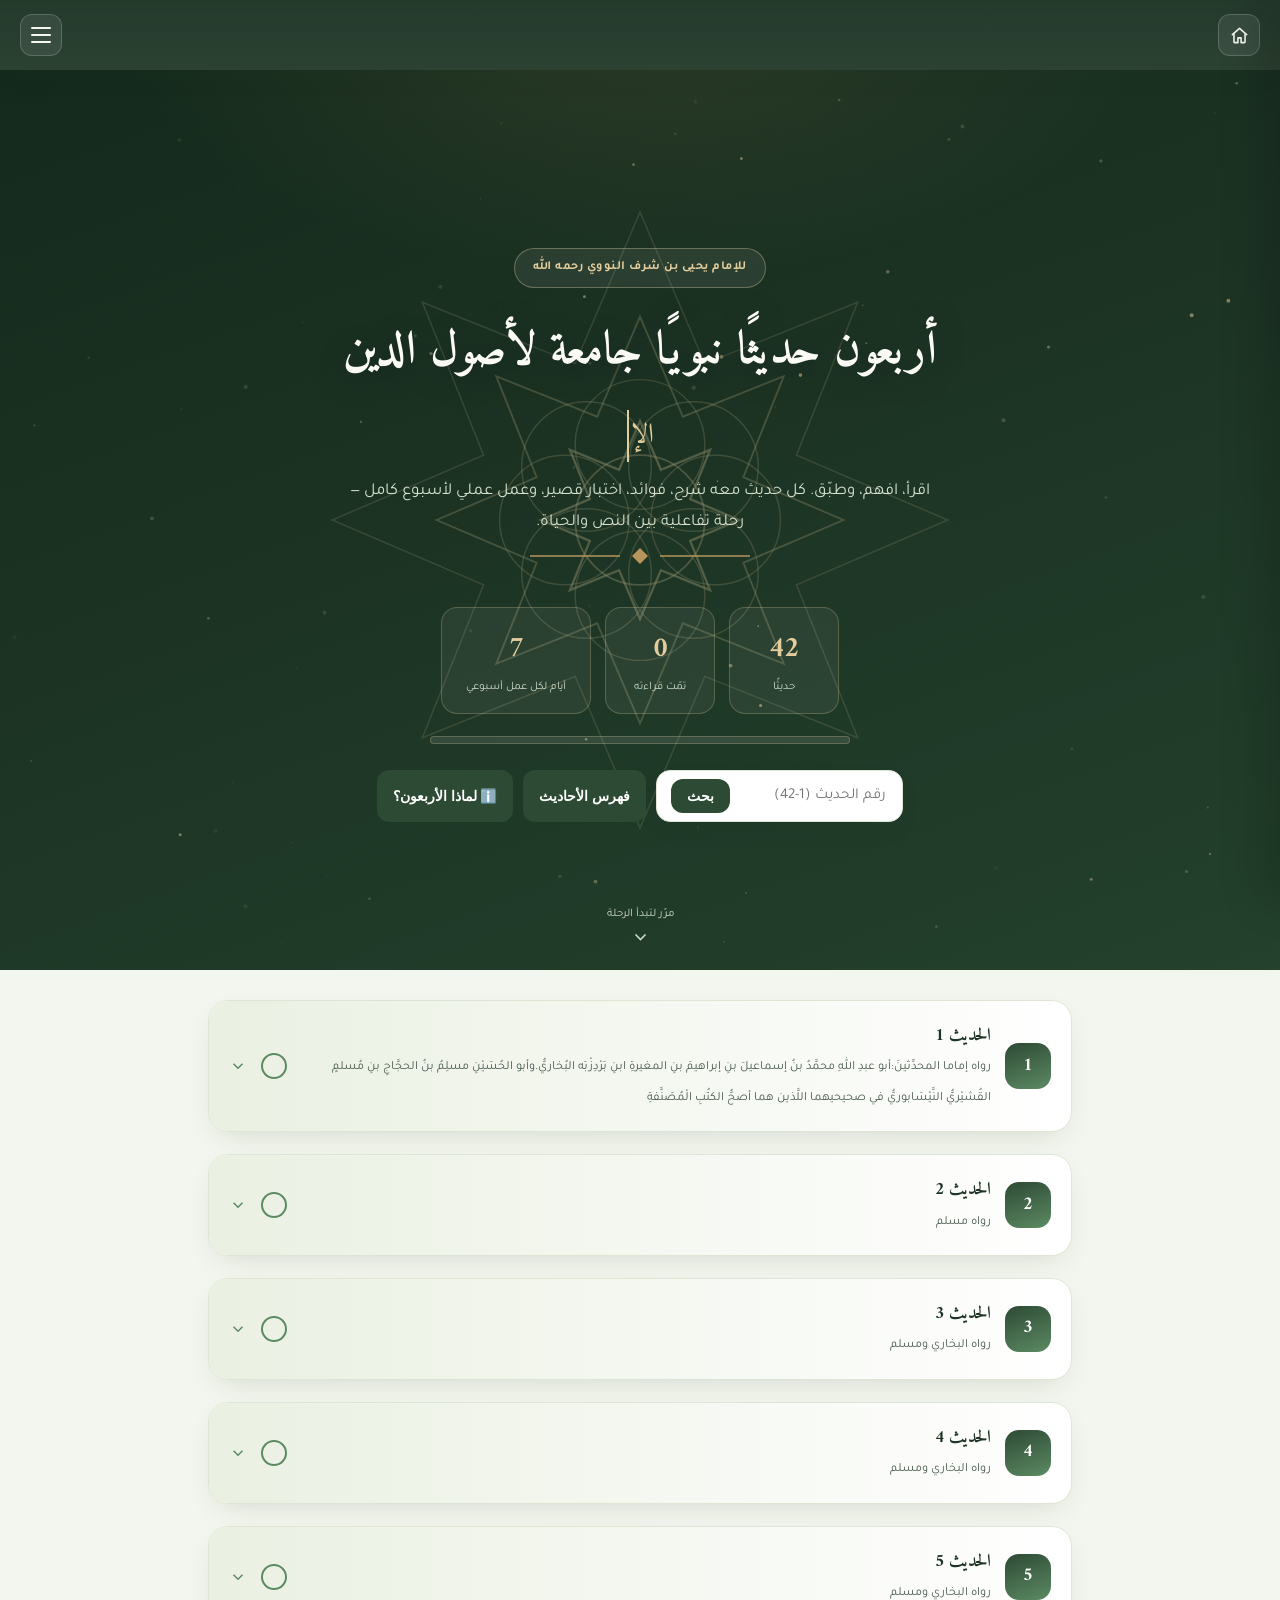
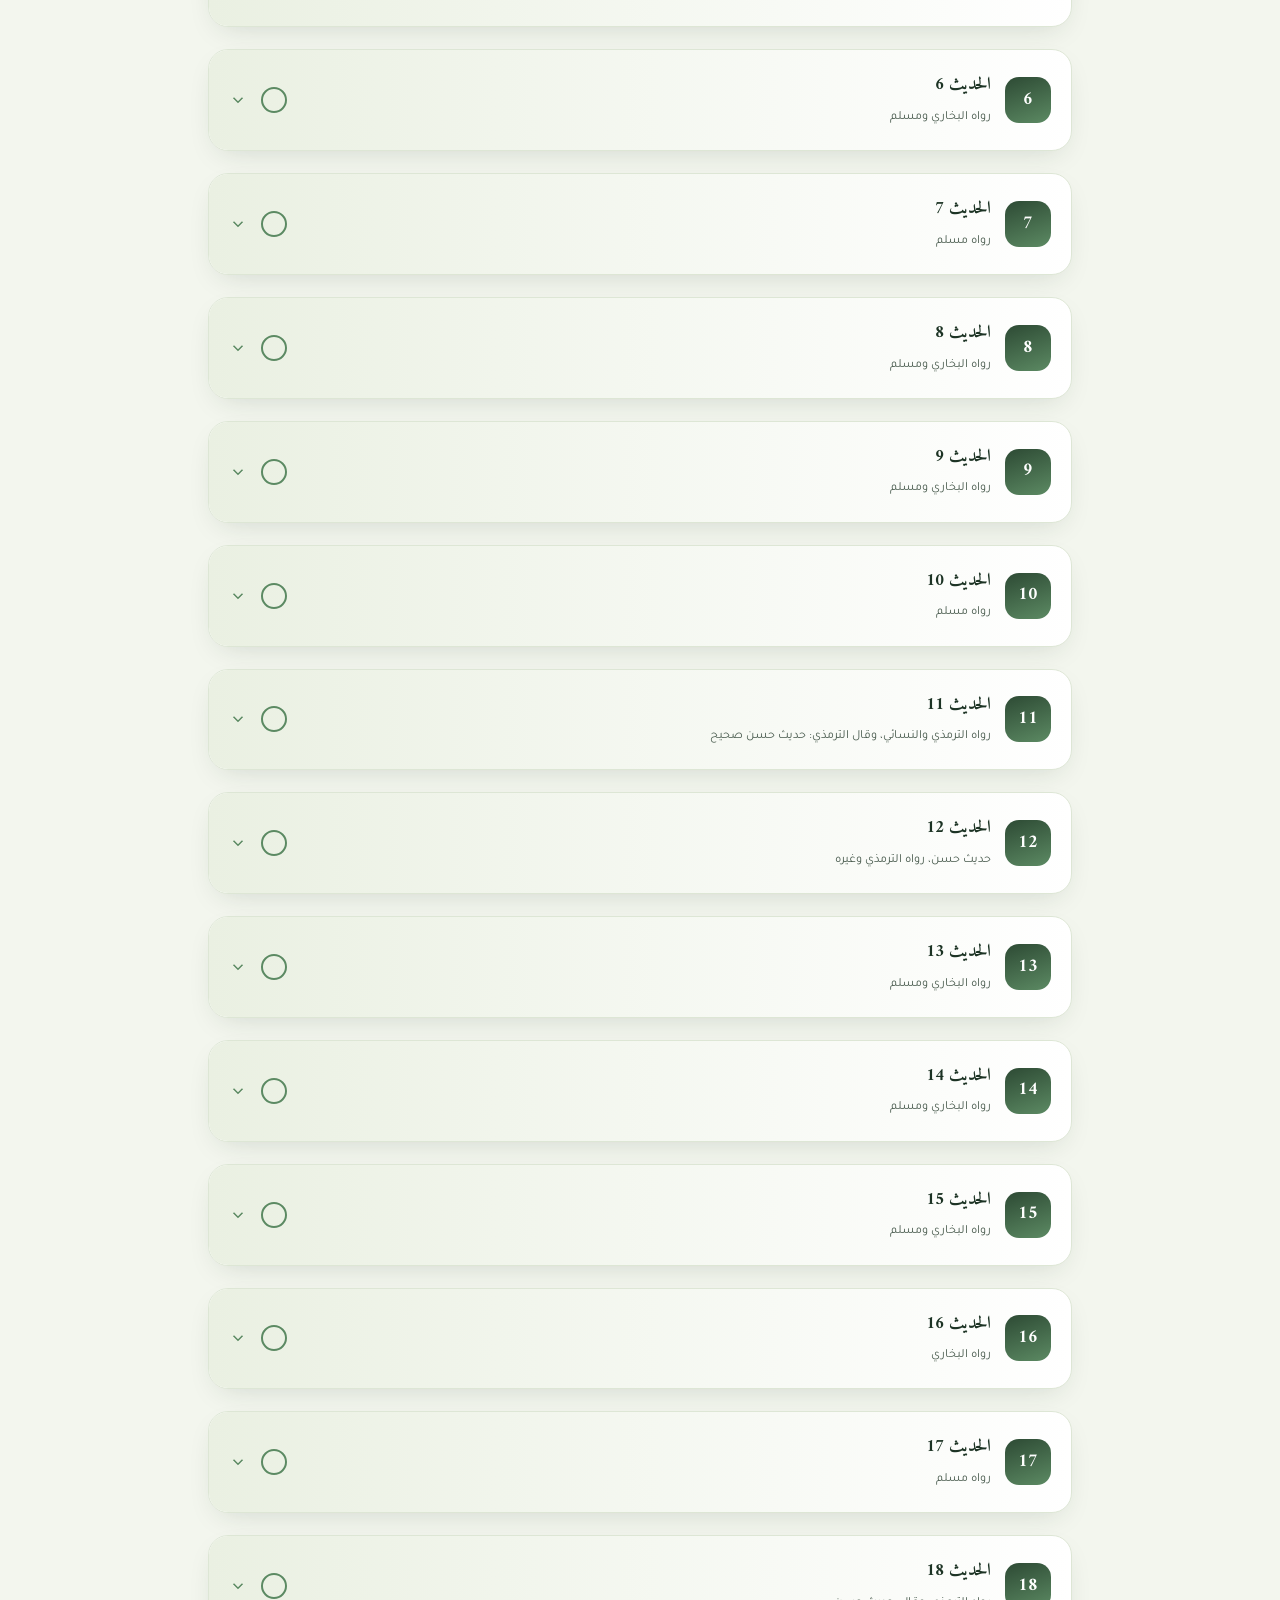
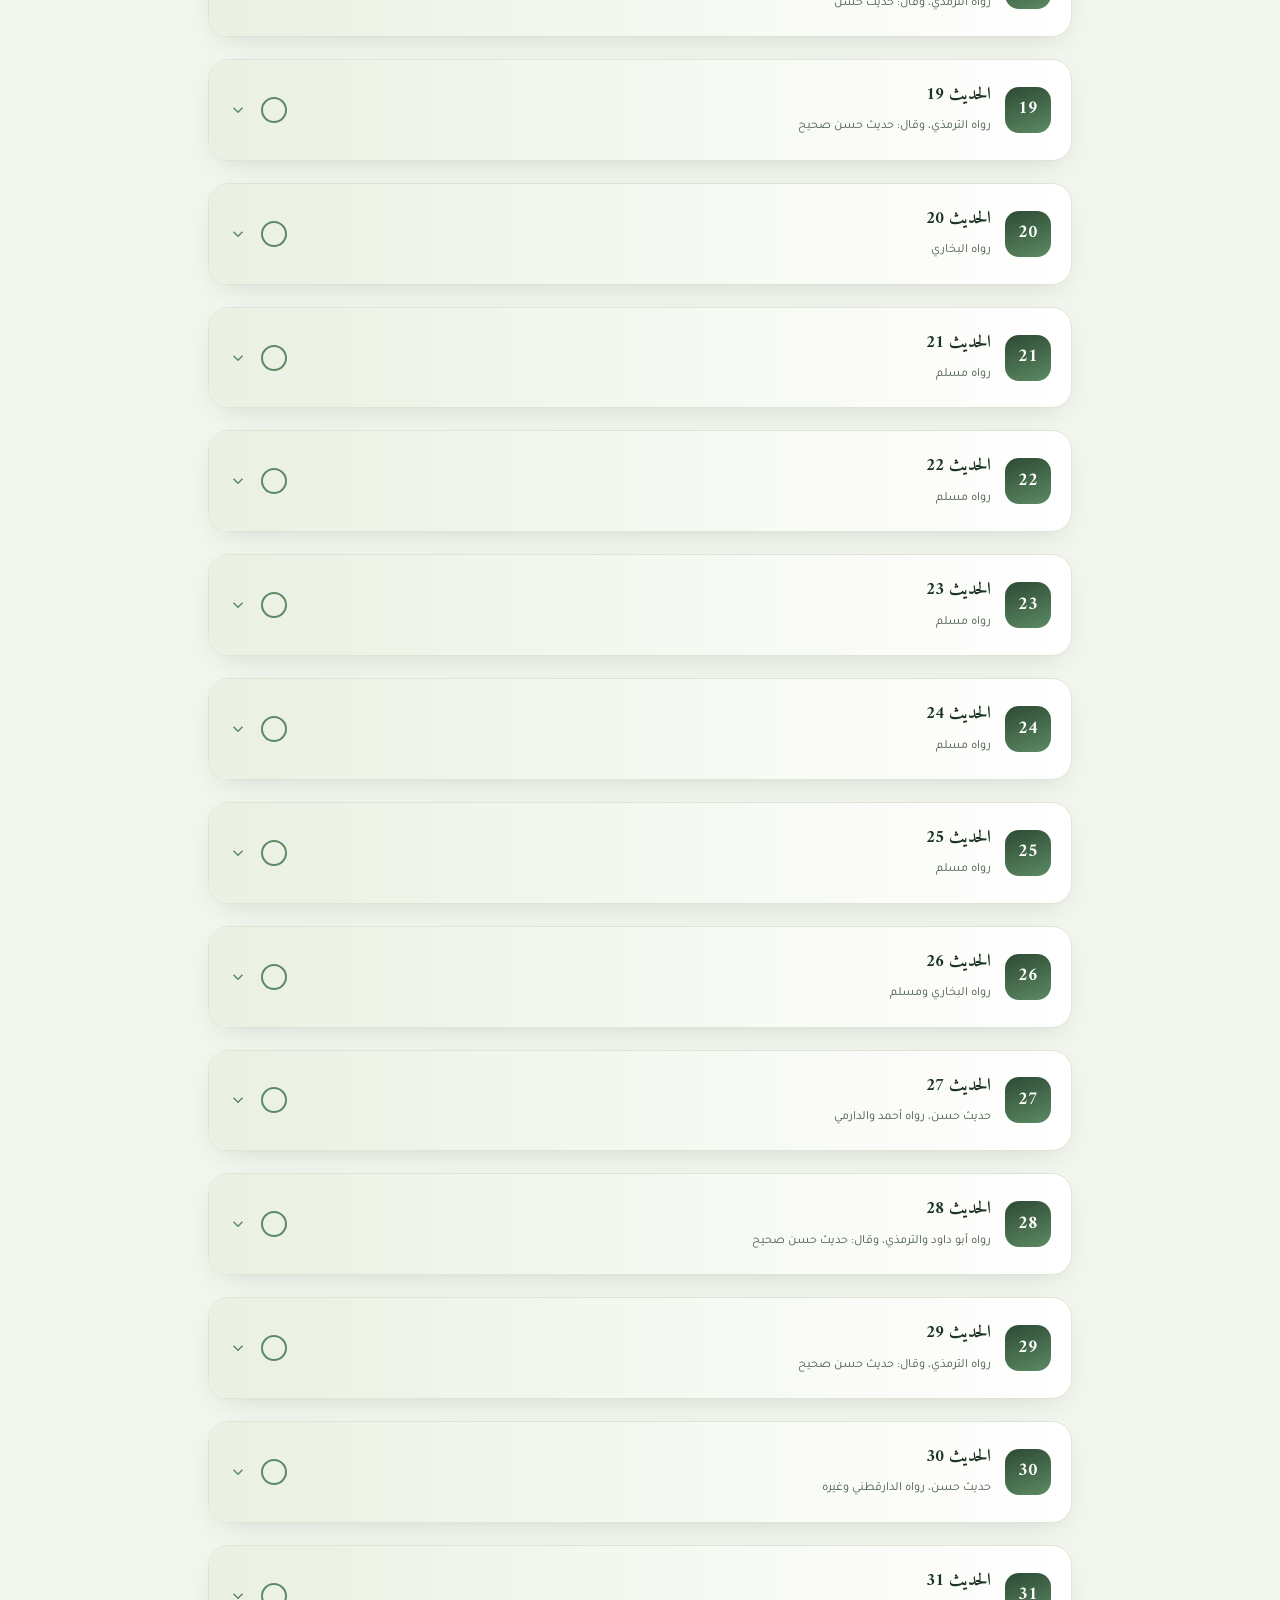
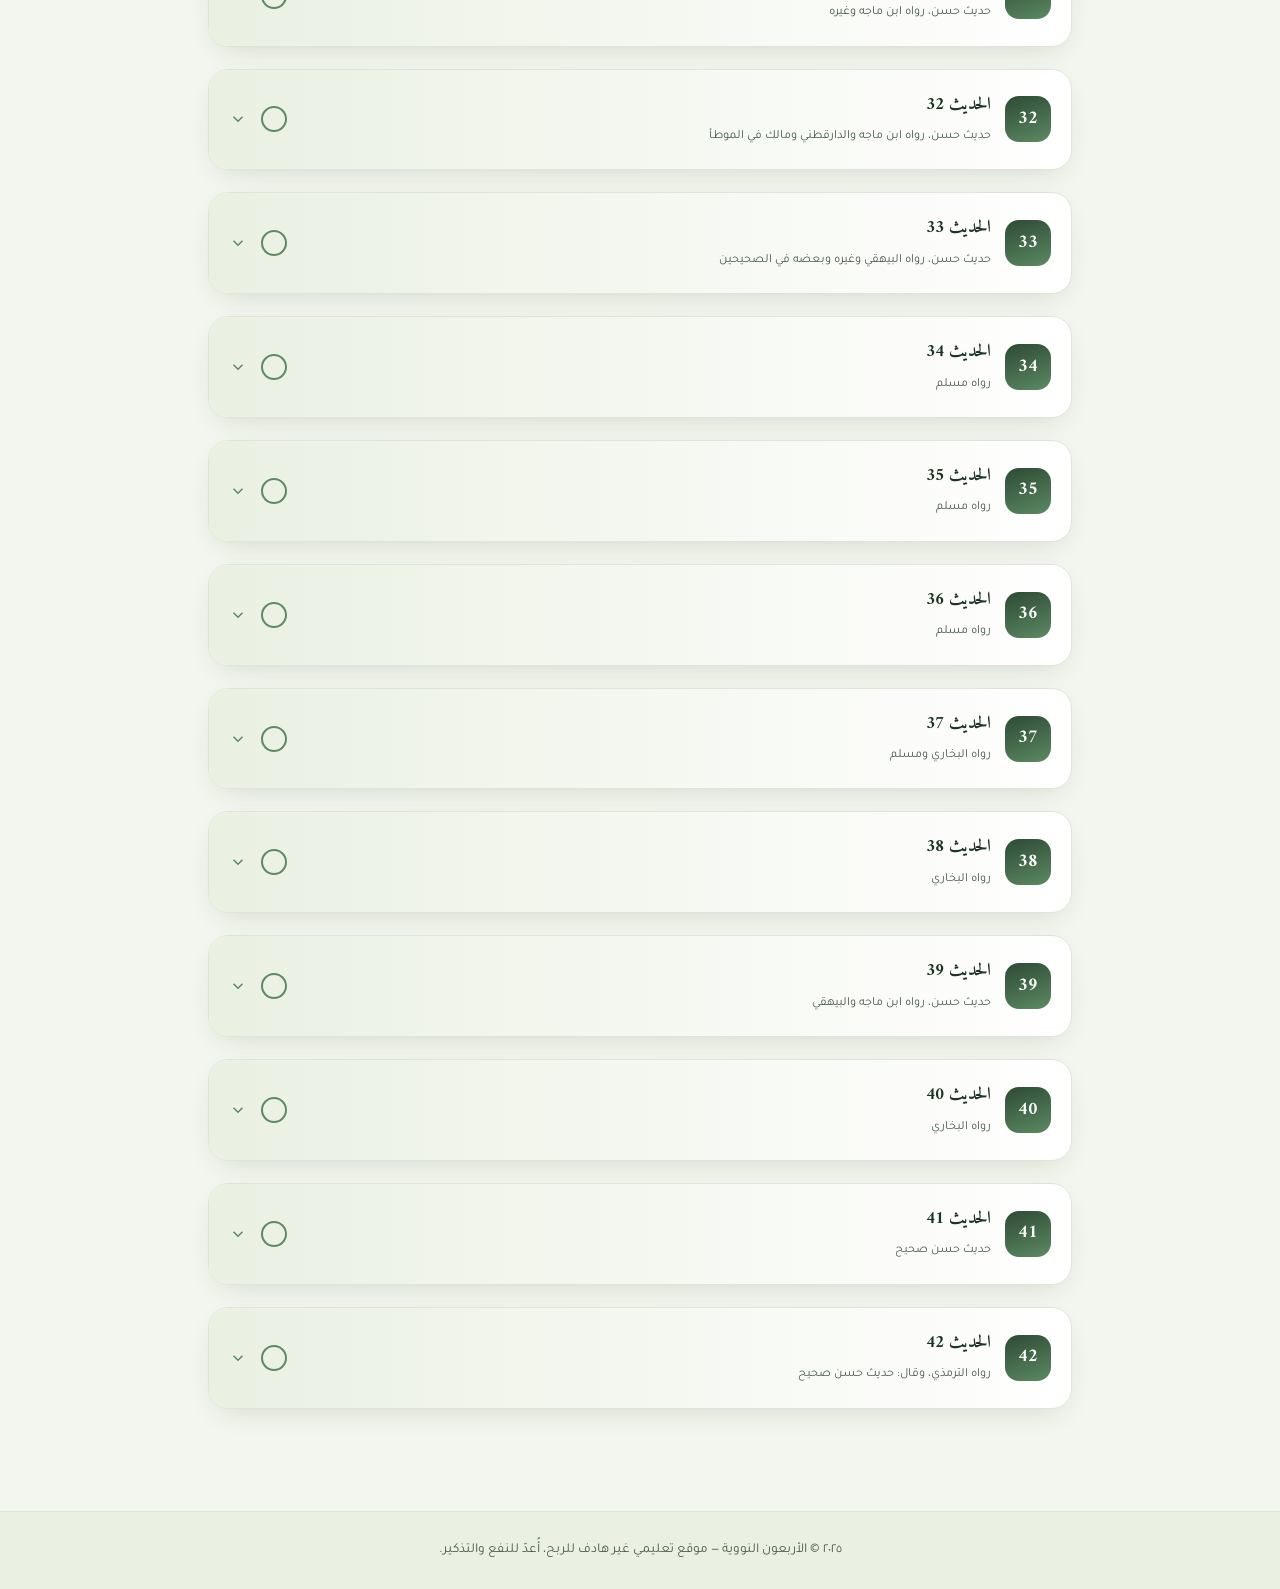
==== commit af5e7489: "Update hadith_site.html update" ====
--- a/hadith_site.html
+++ b/hadith_site.html
@@ -485,58 +485,108 @@
 <script>
 /* ============ DATA ============ */
 const hadiths = [
-{n:1, text:`إِنَّمَا الأَعْمَالُ بالنِّيَّاتِ وإِنَّمَا لِكُلِّ امْرِئٍ ما نَوَى، فَمَنْ كَانَتْ هِجْرَتُهُ إِلَى اللهِ وَرَسُولِهِ فَهِجْرَتُهُ إِلى اللهِ وَرَسُولِهِ، وَمَنْ كَانَتْ هِجْرَتُهُ لِدُنْيَا يُصِيبُهَا أَو امْرَأَةٍ يَنْكِحُهَا فَهِجْرَتُهُ إِلَى مَا هَاجَرَ إِلَيْهِ.`,
- narrator:"رواه البخاري ومسلم",
- raw:"عن أمير المؤمنين عمر بن الخطاب رضي الله عنه، قال: سمعت رسول الله ﷺ يقول",
- simple:`يبيّن النبي ﷺ أن قيمة الأعمال عند الله لا تعتمد على ظاهرها فقط، بل على النية التي في القلب.
-فقد يقوم شخصان بالعمل نفسه، لكن أحدهما ينال الأجر العظيم لأنه أراد وجه الله، والآخر لا ينال شيئًا لأنه أراد مدح الناس أو منفعة دنيوية.
-ثم ضرب النبي ﷺ مثالًا بالهجرة: فمن هاجر ابتغاء مرضاة الله ورسوله نال الأجر الكامل، ومن هاجر لأجل المال أو الزواج أو أي مصلحة دنيوية، فله ما نواه وليس له أجر الهجرة.
-فالحديث يعلّمنا أن نُصلح نياتنا قبل كل عمل.`,
- benefits:[
-   "النية أساس قبول الأعمال",
-   "الإخلاص لله شرط لقبول العبادة",
-   "لكل إنسان أجر ما نواه",
-   "الأعمال المباحة تصبح عبادات إذا صاحبتها نية صالحة",
-   "يجب مراجعة النية قبل العمل وأثناءه وبعده",
-   "لا يعلم النيات إلا الله تعالى",
-   "العمل القليل مع الإخلاص خير من العمل الكثير مع الرياء"
- ],
- apply:[
-   "أبدأ يومي بنية عبادة الله",
-   "أنوي بطلبي للعلم نفع نفسي والمسلمين",
-   "أنوي بعملي كسب الرزق الحلال",
-   "أنوي عند النوم الراحة لأستعين بها على الطاعة",
-   "أتجنب الرياء وحب مدح الناس",
-   "أجدد نيتي كلما شعرت بدخول الرياء"
- ],
- quizItems:[
-   {q:"ما المقصود بالنية؟", options:["الكلام باللسان","قصد القلب للعمل","كثرة العمل"], correct:1},
-   {q:"أين محل النية؟", options:["اللسان","القلب","اليد"], correct:1},
-   {q:"هل تكفي النية وحدها لقبول العمل؟", options:["نعم","لا، لا بد من الإخلاص وموافقة السنة"], correct:1},
-   {q:"من هاجر من أجل الدنيا فله:", options:["أجر الهجرة كاملًا","ما نواه فقط","لا شيء مطلقًا"], correct:1},
-   {q:"يمكن تحويل العادات إلى عبادات بالنية الصالحة — هذه العبارة:", options:["صحيحة","خاطئة"], correct:0}
- ],
- weekly:{
-   intro:"اختر ثلاثة أعمال مباحة وقم بتحويلها إلى عبادات بالنية، مثل:",
-   tasks:[
-     "النوم بنية التقوّي على العبادة",
-     "الدراسة بنية نفع المسلمين",
-     "مساعدة الوالدين ابتغاء مرضاة الله"
-   ],
-   reflect:[
-     "ما العمل الذي حافظت عليه؟",
-     "كيف أثرت النية في شعورك؟"
-   ]
- },
- extraRefs:[
-   "القرآن الكريم",
-   "صحيح البخاري",
-   "صحيح مسلم",
-   "كتاب الأربعون النووية للإمام النووي",
-   "شرح الأربعين النووية لابن عثيمين",
-   "جامع العلوم والحكم لابن رجب الحنبلي",
-   "شرح الأربعين النووية للشيخ صالح الفوزان"
- ]
+{
+  n: 1,
+
+  text: `إِنَّمَا الأَعْمَالُ بالنِّيَّاتِ، وَإِنَّمَا لِكُلِّ امْرِئٍ مَا نَوَى، فَمَنْ كَانَتْ هِجْرَتُهُ إِلَى اللهِ وَرَسُولِهِ فَهِجْرَتُهُ إِلَى اللهِ وَرَسُولِهِ، وَمَنْ كَانَتْ هِجْرَتُهُ لِدُنْيَا يُصِيبُهَا أَوِ امْرَأَةٍ يَنْكِحُهَا فَهِجْرَتُهُ إِلَى مَا هَاجَرَ إِلَيْهِ.`,
+
+  narrator: "رواه إماما المحدِّثينَ:أبو عبدِ اللهِ محمَّدُ بنُ إسماعيلَ بنِ إبراهيمَ بنِ المغيرةِ ابنِ بَرْدِزْبَه البُخاريُّ.وأبو الحُسَيْنِ مسلِمُ بنُ الحجَّاجِ بنِ مُسلمٍ القُشيْريُّ النَّيْسَابوريُّ في صحيحيهما اللَّذين هما أصحُّ الكتُبِ الْمُصَنَّفةِ",
+
+  raw: "عن أمير المؤمنين أبي حفص عمر بن الخطاب رضي الله عنه قال: سمعت رسول الله ﷺ يقول",
+
+  simple: `يبيّن النبي ﷺ في هذا الحديث أن الأعمال ترتبط بالنيات، وأن لكل إنسان من الأجر بحسب ما قصده بقلبه.
+
+فقوله ﷺ: «إنما الأعمال بالنيات» يعني أن قيمة العمل وأجره يرتبطان بالنية التي دفعت الإنسان إليه.
+
+وقوله: «وإنما لكل امرئ ما نوى» يعني أن الإنسان ينال من عمله بحسب قصده ونيته.
+
+ثم ضرب النبي ﷺ مثالًا بالهجرة؛ فمن هاجر طاعةً لله واتباعًا لرسوله ﷺ نال أجر الهجرة، ومن كانت هجرته من أجل مصلحة دنيوية، فله ما قصده.
+
+ومثال ذلك: قد يدرس طالبان التخصص نفسه، فيدرس أحدهما للحصول على الشهادة فقط، بينما ينوي الآخر، إلى جانب ذلك، طلب العلم النافع وخدمة الناس بعلمه. فالعمل متشابه، لكن النية الصالحة تزيده قيمةً وأجرًا.
+
+فالحديث يعلّمنا ألا نهتم فقط بما نفعله، بل أن نسأل أنفسنا أيضًا: لماذا نفعله؟`,
+
+  benefits: [
+    "النية أساس الأعمال، وبها يتميز العمل الصالح عن غيره",
+    "لكل إنسان من الأجر بحسب ما نواه",
+    "الإخلاص لله من أهم أسباب قبول العبادة",
+    "يمكن تحويل العادات اليومية إلى أعمال يؤجر عليها الإنسان بالنية الصالحة",
+    "قد يتشابه عمل شخصين في الظاهر، ويختلف أجرهما باختلاف النية",
+    "النية محلها القلب، والله وحده يعلم حقيقتها"
+  ],
+
+  apply: [
+    "أستحضر نية صالحة قبل أن أبدأ أعمالي",
+    "أجعل لطلب العلم والعمل أهدافًا نافعة لي ولغيري",
+    "أستحضر نية الخير في عاداتي وأعمالي اليومية",
+    "أراجع نيتي أثناء العمل إذا شعرت أنني أبحث عن مدح الناس",
+    "أحرص على أن يكون لي عمل صالح خفي لا أطلب به ثناء أحد",
+    "أجدد نيتي كلما تغير قصدي، وأسأل الله الإخلاص والقبول"
+  ],
+
+  quizItems: [
+    {
+      q: "ما المقصود بالنية؟",
+      options: [
+        "التلفظ بكلمات قبل العمل",
+        "قصد القلب للعمل",
+        "كثرة العمل"
+      ],
+      correct: 1
+    },
+    {
+      q: "ما معنى «وإنما لكل امرئ ما نوى»؟",
+      options: [
+        "جميع الناس لهم الأجر نفسه",
+        "لكل إنسان من عمله بحسب نيته",
+        "النية لا تؤثر في العمل"
+      ],
+      correct: 1
+    },
+    {
+      q: "هل يمكن أن تتحول العادات المباحة إلى أعمال يؤجر عليها الإنسان؟",
+      options: [
+        "نعم، بالنية الصالحة",
+        "لا",
+        "في أوقات محددة فقط"
+      ],
+      correct: 0
+    },
+    {
+      q: "هل يتساوى شخصان في الأجر دائمًا إذا قاما بالعمل نفسه؟",
+      options: [
+        "نعم، لأن العمل واحد",
+        "لا، فقد يختلف أجرهما باختلاف النية",
+        "لا علاقة للنية بالأجر"
+      ],
+      correct: 1
+    }
+  ],
+
+  weekly: {
+    intro: "اختر عملًا مباحًا تقوم به يوميًا، واستحضر قبل القيام به نية صالحة.",
+    
+    tasks: [
+      "اختر عملًا يوميًا مثل الدراسة أو العمل أو مساعدة الأسرة",
+      "حدد نية صالحة لهذا العمل قبل أن تبدأه",
+      "راقب نيتك خلال الأسبوع وحاول تجديدها كلما احتجت إلى ذلك"
+    ],
+
+    reflect: [
+      "هل أصبحت أكثر انتباهًا لنيتي قبل القيام بأعمالي؟",
+      "كيف أثرت النية الصالحة في نظرتي إلى أعمالي اليومية؟"
+    ]
+  },
+
+  extraRefs: [
+    "القرآن الكريم",
+    "صحيح البخاري",
+    "صحيح مسلم",
+    "الأربعون النووية للإمام النووي",
+    "جامع العلوم والحكم لابن رجب الحنبلي",
+    "شرح الأربعين النووية للشيخ ابن عثيمين"
+  ]
+
 },
 {n:2, text:`الإِسْلاَمُ أَنْ تَشْهَدَ أَنْ لاَ إِلَهَ إِلاَّ اللهُ وَأَنَّ مُحَمَّدًا رَسُولُ اللهِ، وَتُقِيمَ الصَّلاَةَ، وَتُؤْتِيَ الزَّكَاةَ، وَتَصُومَ رَمَضَانَ، وَتَحُجَّ الْبَيْتَ إِنِ اسْتَطَعْتَ إِليْهِ سَبِيلاً. والإيمانُ: أَنْ تُؤْمِنَ بِاللهِ وَمَلاَئِكَتِهِ وَكُتُبِهِ وَرُسُلِهِ وَاليَوْمِ الآخِرِ، وَتُؤْمِنَ بِالْقَدَرِ خَيْرِهِ وَشَرِّهِ. والإحسانُ: أَنْ تَعْبُدَ اللهَ كَأَنَّكَ تَرَاهُ، فَإِنْ لَمْ تَكُنْ تَرَاهُ فإِنَّهُ يَرَاكَ.`, narrator:"رواه مسلم", raw:"عن عمر رضي الله عنه (حديث جبريل عليه السلام)"},
 {n:3, text:`بُنِيَ الإِسْلاَمُ عَلَى خَمْسٍ: شَهَادَةِ أَنْ لاَ إِلَهَ إِلاَّ اللهُ وَأَنَّ مُحَمَّدًا رَسُولُ اللهِ، وَإِقامِ الصَّلاَةِ، وإِيتَاءِ الزَّكَاةِ، وَحَجِّ البَيْتِ، وَصَوْمِ رَمَضَانَ.`, narrator:"رواه البخاري ومسلم", raw:"عن ابن عمر رضي الله عنهما"},
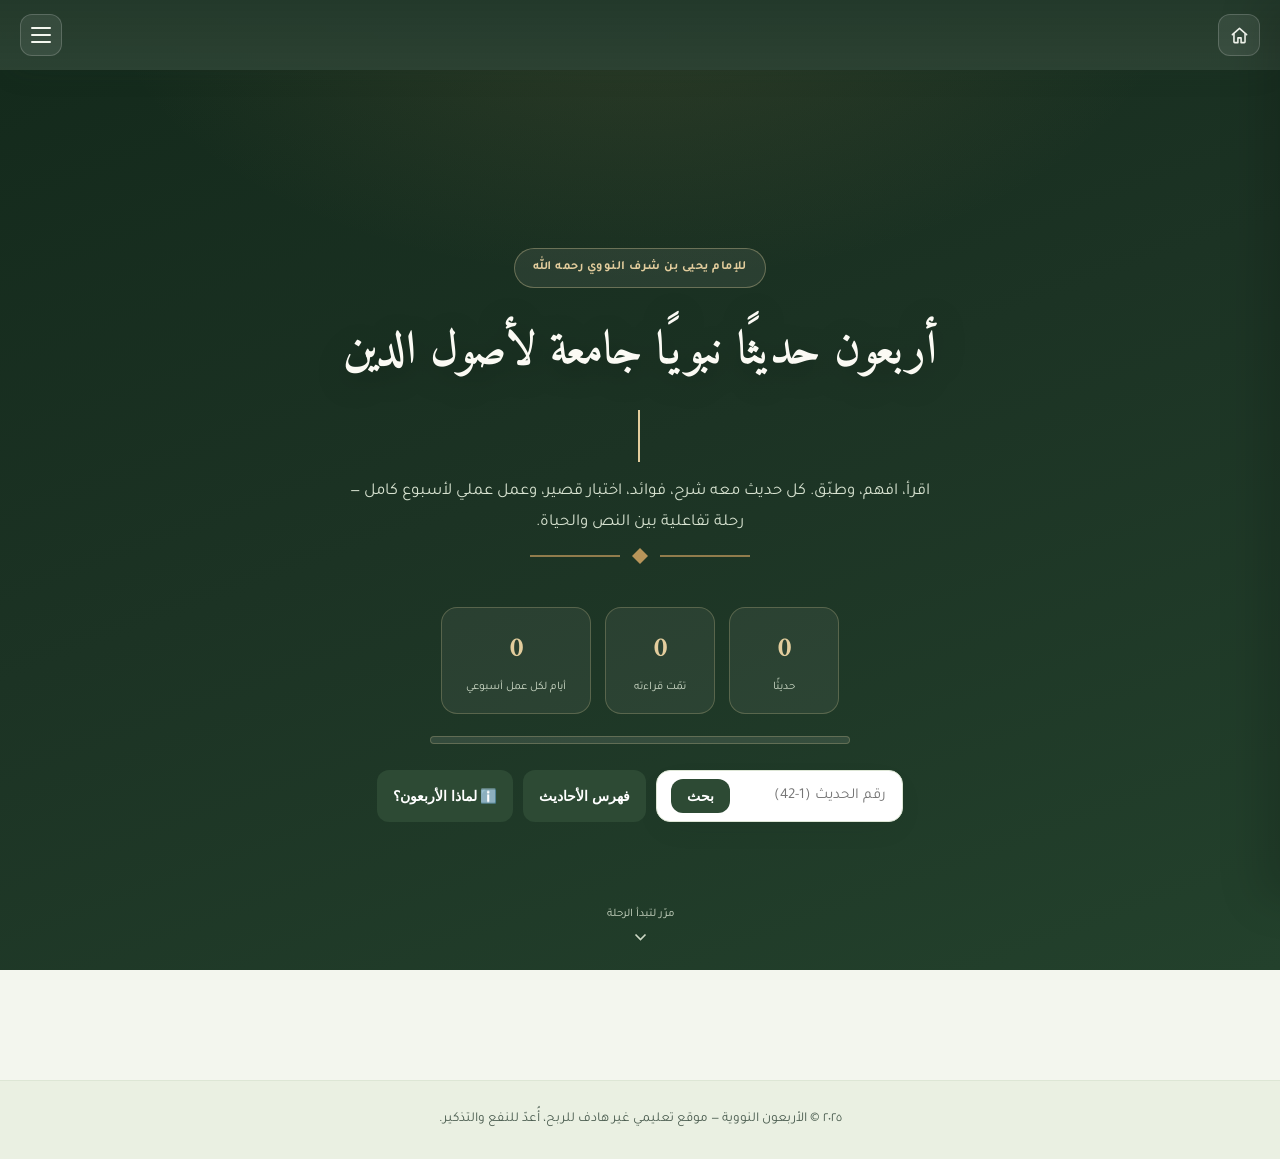
==== commit c6eb1fc7: "Update hadith_site.html update" ====
--- a/hadith_site.html
+++ b/hadith_site.html
@@ -588,7 +588,112 @@
   ]
 
 },
-{n:2, text:`الإِسْلاَمُ أَنْ تَشْهَدَ أَنْ لاَ إِلَهَ إِلاَّ اللهُ وَأَنَّ مُحَمَّدًا رَسُولُ اللهِ، وَتُقِيمَ الصَّلاَةَ، وَتُؤْتِيَ الزَّكَاةَ، وَتَصُومَ رَمَضَانَ، وَتَحُجَّ الْبَيْتَ إِنِ اسْتَطَعْتَ إِليْهِ سَبِيلاً. والإيمانُ: أَنْ تُؤْمِنَ بِاللهِ وَمَلاَئِكَتِهِ وَكُتُبِهِ وَرُسُلِهِ وَاليَوْمِ الآخِرِ، وَتُؤْمِنَ بِالْقَدَرِ خَيْرِهِ وَشَرِّهِ. والإحسانُ: أَنْ تَعْبُدَ اللهَ كَأَنَّكَ تَرَاهُ، فَإِنْ لَمْ تَكُنْ تَرَاهُ فإِنَّهُ يَرَاكَ.`, narrator:"رواه مسلم", raw:"عن عمر رضي الله عنه (حديث جبريل عليه السلام)"},
+  {
+  n: 2,
+
+  text: `بَيْنَمَا نَحْنُ جُلُوسٌ عِنْدَ رَسُولِ اللهِ ﷺ ذَاتَ يَوْمٍ، إِذْ طَلَعَ عَلَيْنَا رَجُلٌ شَدِيدُ بَيَاضِ الثِّيَابِ، شَدِيدُ سَوَادِ الشَّعَرِ، لَا يُرَى عَلَيْهِ أَثَرُ السَّفَرِ، وَلَا يَعْرِفُهُ مِنَّا أَحَدٌ، حَتَّى جَلَسَ إِلَى النَّبِيِّ ﷺ، فَأَسْنَدَ رُكْبَتَيْهِ إِلَى رُكْبَتَيْهِ، وَوَضَعَ كَفَّيْهِ عَلَى فَخِذَيْهِ، وَقَالَ: يَا مُحَمَّدُ، أَخْبِرْنِي عَنِ الإِسْلَامِ. فَقَالَ رَسُولُ اللهِ ﷺ: الإِسْلَامُ أَنْ تَشْهَدَ أَنْ لَا إِلَهَ إِلَّا اللهُ وَأَنَّ مُحَمَّدًا رَسُولُ اللهِ، وَتُقِيمَ الصَّلَاةَ، وَتُؤْتِيَ الزَّكَاةَ، وَتَصُومَ رَمَضَانَ، وَتَحُجَّ البَيْتَ إِنِ اسْتَطَعْتَ إِلَيْهِ سَبِيلًا. قَالَ: صَدَقْتَ. فَعَجِبْنَا لَهُ يَسْأَلُهُ وَيُصَدِّقُهُ. قَالَ: فَأَخْبِرْنِي عَنِ الإِيمَانِ. قَالَ: أَنْ تُؤْمِنَ بِاللهِ، وَمَلَائِكَتِهِ، وَكُتُبِهِ، وَرُسُلِهِ، وَاليَوْمِ الآخِرِ، وَتُؤْمِنَ بِالقَدَرِ خَيْرِهِ وَشَرِّهِ. قَالَ: صَدَقْتَ. قَالَ: فَأَخْبِرْنِي عَنِ الإِحْسَانِ. قَالَ: أَنْ تَعْبُدَ اللهَ كَأَنَّكَ تَرَاهُ، فَإِنْ لَمْ تَكُنْ تَرَاهُ فَإِنَّهُ يَرَاكَ. قَالَ: فَأَخْبِرْنِي عَنِ السَّاعَةِ. قَالَ: مَا المَسْؤُولُ عَنْهَا بِأَعْلَمَ مِنَ السَّائِلِ. قَالَ: فَأَخْبِرْنِي عَنْ أَمَارَاتِهَا. قَالَ: أَنْ تَلِدَ الأَمَةُ رَبَّتَهَا، وَأَنْ تَرَى الحُفَاةَ العُرَاةَ العَالَةَ رِعَاءَ الشَّاءِ يَتَطَاوَلُونَ فِي البُنْيَانِ. ثُمَّ انْطَلَقَ، فَلَبِثْتُ مَلِيًّا، ثُمَّ قَالَ: يَا عُمَرُ، أَتَدْرِي مَنِ السَّائِلُ؟ قُلْتُ: اللهُ وَرَسُولُهُ أَعْلَمُ. قَالَ: فَإِنَّهُ جِبْرِيلُ أَتَاكُمْ يُعَلِّمُكُمْ دِينَكُمْ.`,
+
+  narrator: "رواه مسلم",
+
+  raw: "عن عمر بن الخطاب رضي الله عنه قال",
+
+  simple: `جاء جبريل عليه السلام إلى النبي ﷺ في هيئة رجل لا يعرفه الصحابة، ولا تظهر عليه آثار السفر، وجلس أمام النبي ﷺ بأدب واهتمام، ثم بدأ يسأله أمام الصحابة.
+
+سأل أولًا عن الإسلام، فبيّن النبي ﷺ أركانه الخمسة، وهي الأساس العملي الذي يظهر في حياة المسلم.
+
+ثم انتقل إلى الإيمان، فذكر أصول الاعتقاد الستة التي يقوم عليها يقين المسلم وصلته بربه.
+
+ثم سأله عن الإحسان، وهي المرتبة التي ترتقي فيها العبادة من مجرد أداء العمل إلى استحضار مراقبة الله؛ فيعبد المسلم ربه بإخلاص وخشوع، ويستشعر أن الله يراه في كل أحواله.
+
+وعندما سأل عن الساعة، بيّن النبي ﷺ أن وقتها من الغيب الذي استأثر الله بعلمه، ثم ذكر بعض علاماتها.
+
+وفي نهاية اللقاء كشف النبي ﷺ للصحابة حقيقة هذا الزائر: كان جبريل عليه السلام، وقد جاء بهذه الطريقة المميزة ليعلّمهم دينهم.
+
+وهكذا يرسم الحديث صورة متكاملة للدين: عملٌ ظاهر يقوم على الإسلام، ويقينٌ في القلب يقوم على الإيمان، وارتقاءٌ في العبادة والسلوك يتحقق بالإحسان.`,
+
+  benefits: [
+    "الدين منهج متكامل يجمع بين العمل والاعتقاد وإصلاح القلب",
+    "السؤال والحوار من أنجح وسائل التعليم وترسيخ الفهم",
+    "من أدب طالب العلم حسن الجلوس والإنصات والاهتمام",
+    "استشعار مراقبة الله يعين على الإخلاص وإتقان العمل",
+    "مهما بلغ الإنسان من العلم تبقى هناك أمور من الغيب لا يعلمها إلا الله",
+    "الاستعداد للآخرة بالعمل الصالح أهم من الانشغال بمعرفة موعدها",
+    "الإحسان يرفع العبادة من مجرد الأداء إلى حضور القلب ومراقبة الله"
+  ],
+
+  apply: [
+    "أوازن بين الاهتمام بأعمالي الظاهرة وإصلاح قلبي",
+    "لا أتردد في السؤال عندما أحتاج إلى فهم أمر في ديني",
+    "أتذكر في خلواتي أن الله يراني وإن لم يرني أحد",
+    "أختار عبادة واحدة وأعمل تدريجيًا على تحسينها وإتقانها",
+    "أقول «لا أعلم» فيما أجهله بدل الكلام بغير علم",
+    "أستعد للآخرة بالعمل الصالح بدل الانشغال بموعد قيام الساعة"
+  ],
+
+  quizItems: [
+    {
+      q: "لماذا تعجب الصحابة من الرجل الذي جاء إلى النبي ﷺ؟",
+      options: [
+        "لأنه كان يتحدث بصوت مرتفع",
+        "لأنه لم تظهر عليه آثار السفر ولم يكن أحد يعرفه",
+        "لأنه رفض الجلوس"
+      ],
+      correct: 1
+    },
+    {
+      q: "ماذا يعلّمنا اجتماع الإسلام والإيمان والإحسان في الحديث؟",
+      options: [
+        "أن الدين يشمل العمل والاعتقاد والإحسان",
+        "أن الدين يقتصر على الأعمال الظاهرة",
+        "أن معرفة علامات الساعة هي أهم ما في الدين"
+      ],
+      correct: 0
+    },
+    {
+      q: "ما الأثر العملي لاستحضار أن الله يراك؟",
+      options: [
+        "زيادة الإخلاص ومراقبة النفس",
+        "ترك العمل",
+        "الاهتمام بنظر الناس فقط"
+      ],
+      correct: 0
+    },
+    {
+      q: "لماذا لم يحدد النبي ﷺ موعد الساعة؟",
+      options: [
+        "لأن علم وقتها عند الله وحده",
+        "لأنه نسي موعدها",
+        "لأن الصحابة لم يحتاجوا إلى معرفتها"
+      ],
+      correct: 0
+    }
+  ],
+
+  weekly: {
+    intro: "اختر عملًا واحدًا تفعله عادةً بعيدًا عن أنظار الناس، واجعله مساحة لتطبيق معنى الإحسان.",
+
+    tasks: [
+      "استحضر قبل العمل أن الله يراك",
+      "حاول أن تؤدي العمل بإتقان حتى لو لم يلاحظك أحد",
+      "راقب خلال الأسبوع كيف يؤثر استحضار مراقبة الله في نيتك وسلوكك"
+    ],
+
+    reflect: [
+      "هل يختلف إتقاني للعمل عندما يراني الناس وعندما لا يراني أحد؟",
+      "ما الشيء الذي سيتغير في حياتي إذا استحضرت أن الله يراني دائمًا؟"
+    ]
+  },
+
+  extraRefs: [
+    "القرآن الكريم",
+    "صحيح مسلم",
+    "الأربعون النووية للإمام النووي",
+    "جامع العلوم والحكم لابن رجب الحنبلي",
+    "شرح الأربعين النووية للشيخ ابن عثيمين"
+  ]
+}
+
+  
 {n:3, text:`بُنِيَ الإِسْلاَمُ عَلَى خَمْسٍ: شَهَادَةِ أَنْ لاَ إِلَهَ إِلاَّ اللهُ وَأَنَّ مُحَمَّدًا رَسُولُ اللهِ، وَإِقامِ الصَّلاَةِ، وإِيتَاءِ الزَّكَاةِ، وَحَجِّ البَيْتِ، وَصَوْمِ رَمَضَانَ.`, narrator:"رواه البخاري ومسلم", raw:"عن ابن عمر رضي الله عنهما"},
 {n:4, text:`إِنَّ أَحَدَكُمْ يُجْمَعُ خَلْقُهُ فِي بَطْنِ أُمِّهِ أَرْبَعِينَ يَوْمًا نُطْفَةً، ثُمَّ يَكُونُ عَلَقَةً مِثْلَ ذلِكَ، ثُمَّ يَكُونُ مُضْغَةً مِثْلَ ذلِكَ، ثمَّ يُرْسَلُ إلَيْهِ الْمَلَكُ فَيَنْفُخُ فيهِ الرُّوحَ، وَيُؤمَرُ بأرْبَعِ كَلِمَاتٍ: بِكَتْبِ رِزْقِهِ وَأَجَلِهِ وَعَمَلِهِ وَشَقِيٌّ أوْ سَعِيدٌ...`, narrator:"رواه البخاري ومسلم", raw:"عن ابن مسعود رضي الله عنه"},
 {n:5, text:`مَنْ أَحْدَثَ فِي أَمْرِنَا هَذَا مَا لَيْسَ مِنْهُ فَهُوَ رَدٌّ.`, narrator:"رواه البخاري ومسلم", raw:"عن عائشة رضي الله عنها"},
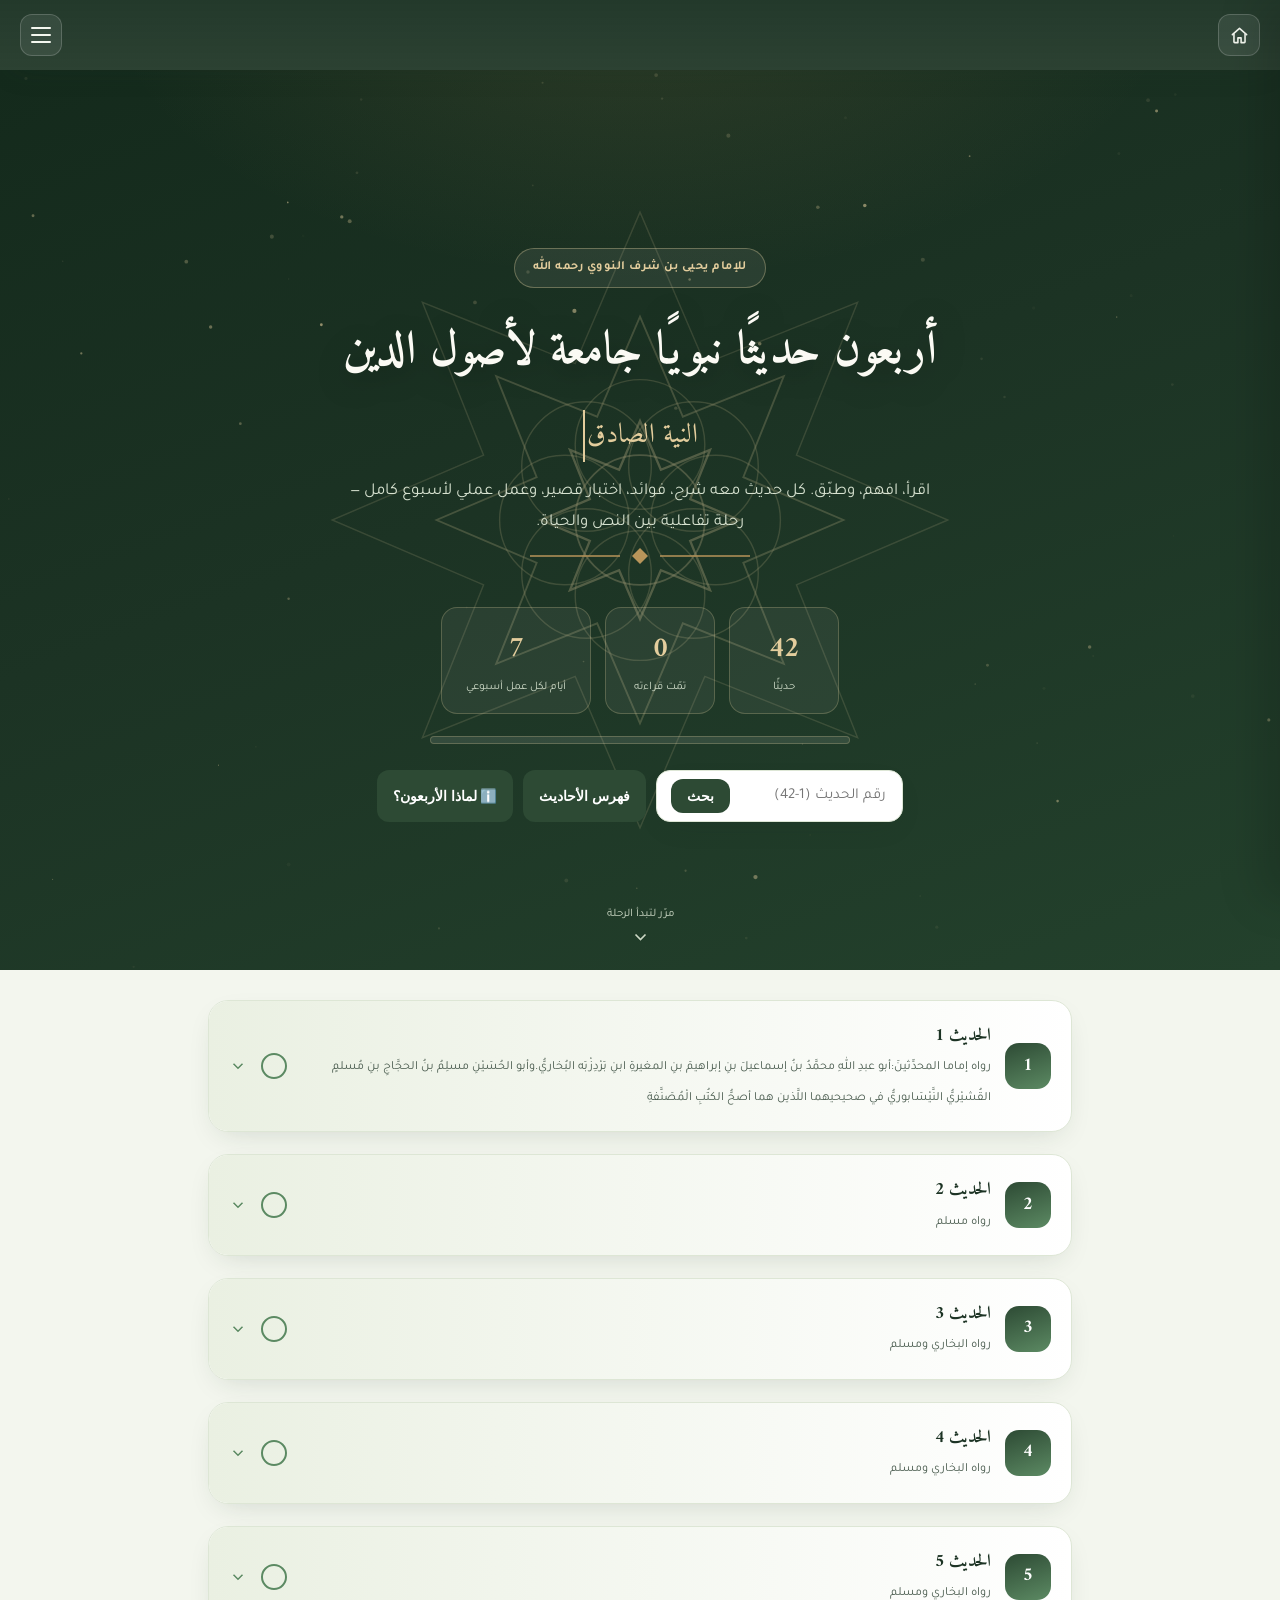
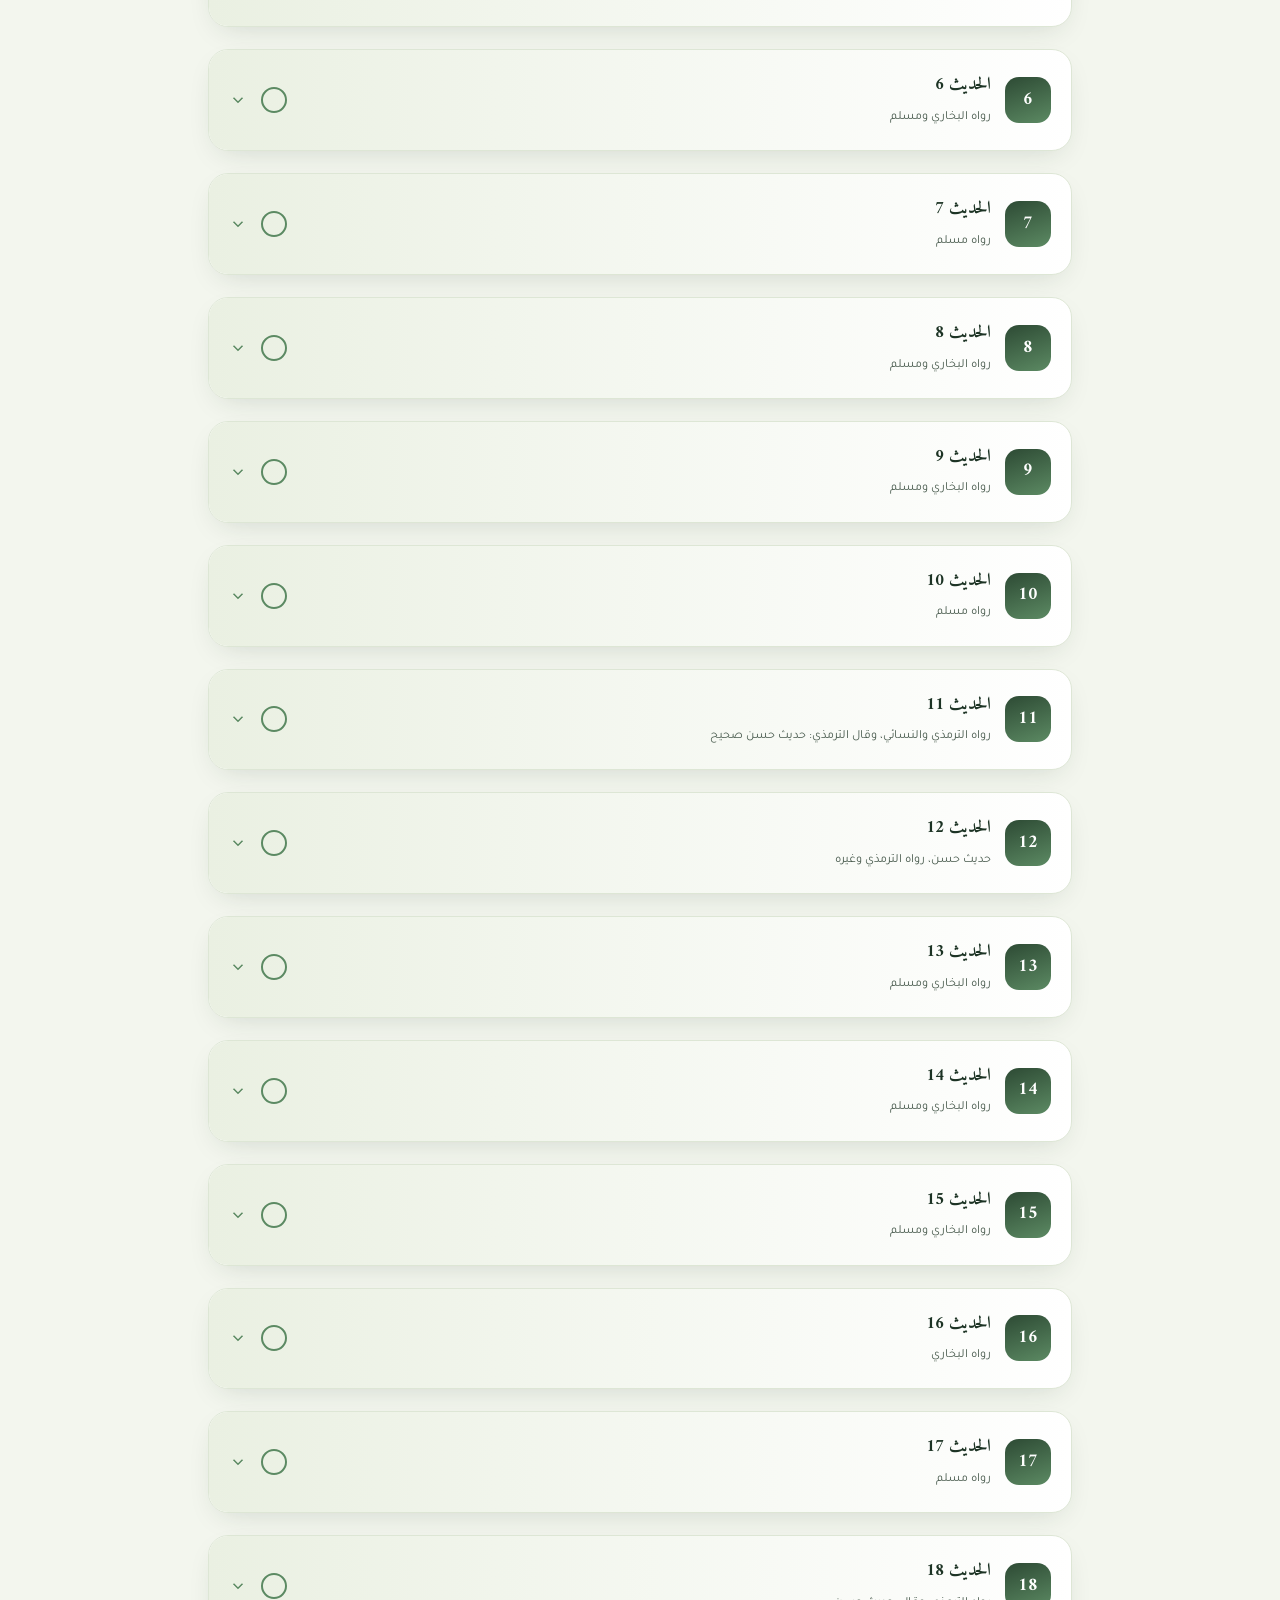
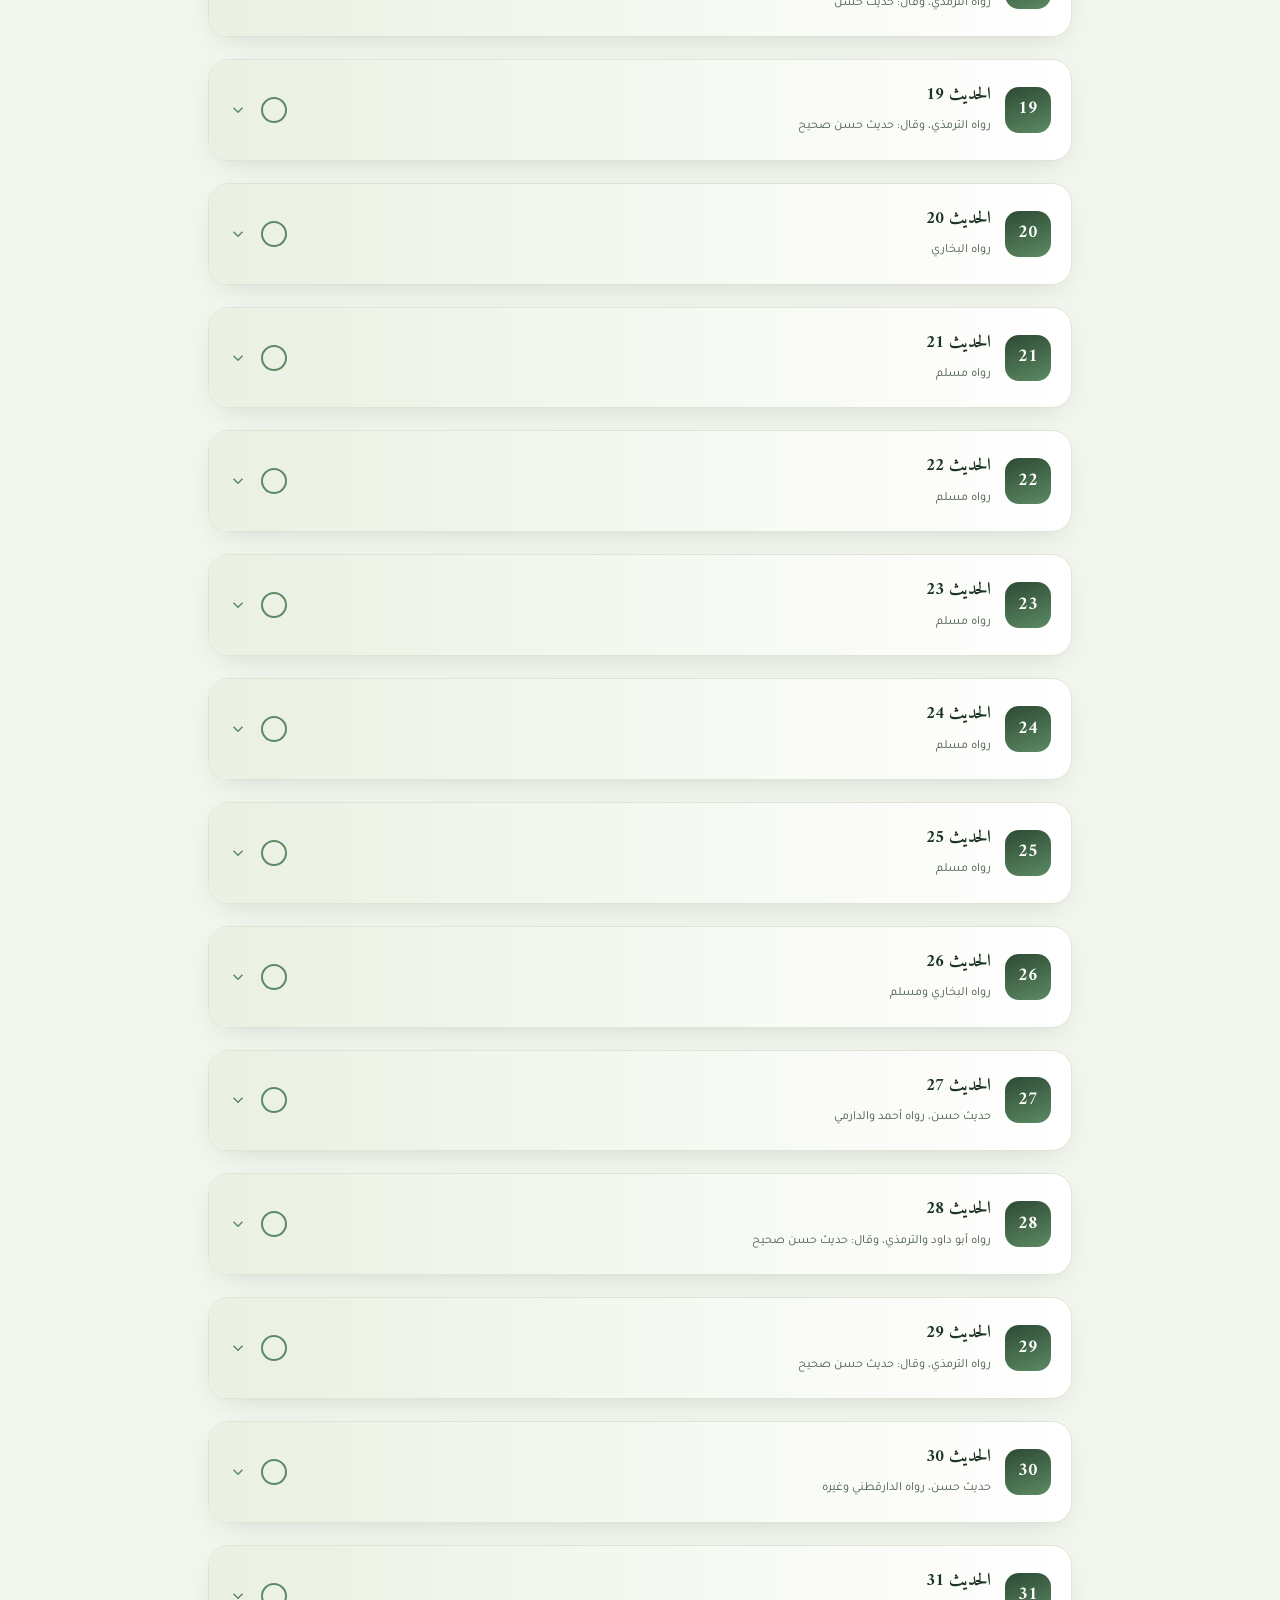
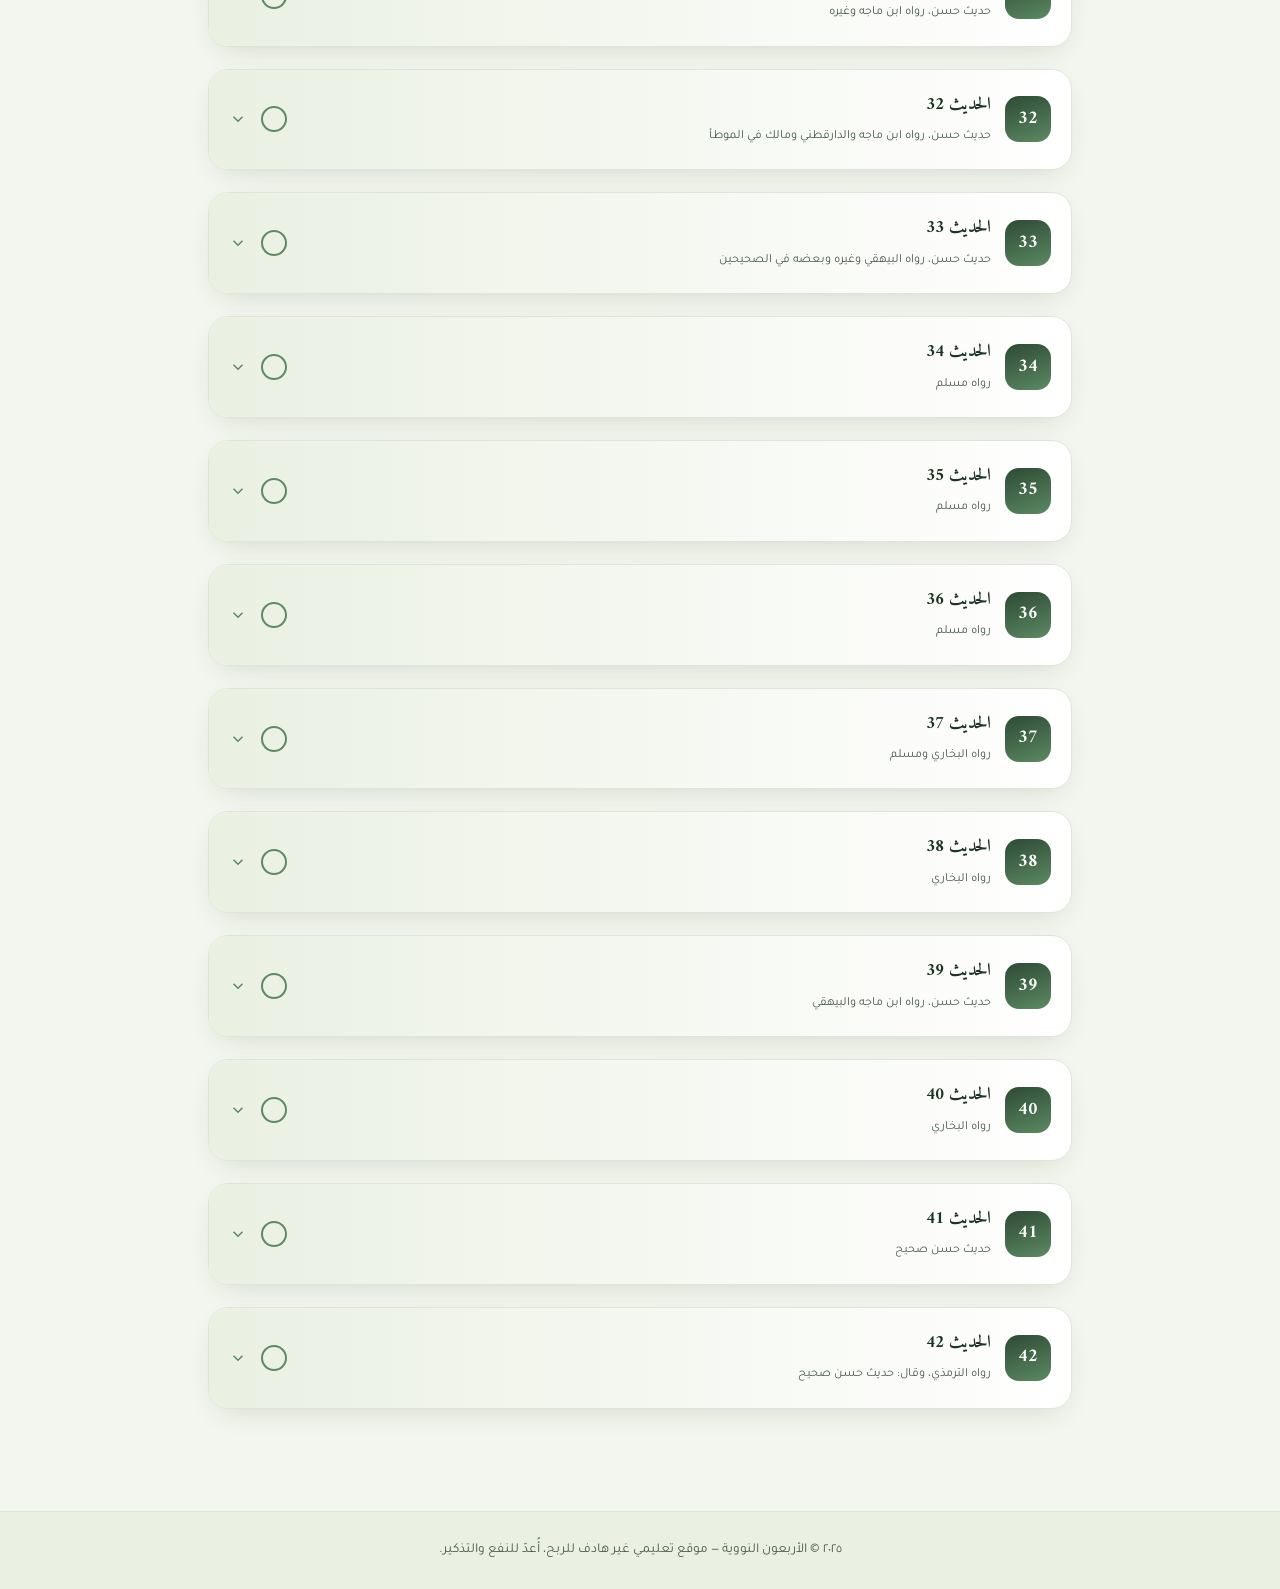
==== commit 2b86c9fd: "Update hadith_site.html update" ====
--- a/hadith_site.html
+++ b/hadith_site.html
@@ -691,7 +691,7 @@
     "جامع العلوم والحكم لابن رجب الحنبلي",
     "شرح الأربعين النووية للشيخ ابن عثيمين"
   ]
-}
+},
 
   
 {n:3, text:`بُنِيَ الإِسْلاَمُ عَلَى خَمْسٍ: شَهَادَةِ أَنْ لاَ إِلَهَ إِلاَّ اللهُ وَأَنَّ مُحَمَّدًا رَسُولُ اللهِ، وَإِقامِ الصَّلاَةِ، وإِيتَاءِ الزَّكَاةِ، وَحَجِّ البَيْتِ، وَصَوْمِ رَمَضَانَ.`, narrator:"رواه البخاري ومسلم", raw:"عن ابن عمر رضي الله عنهما"},
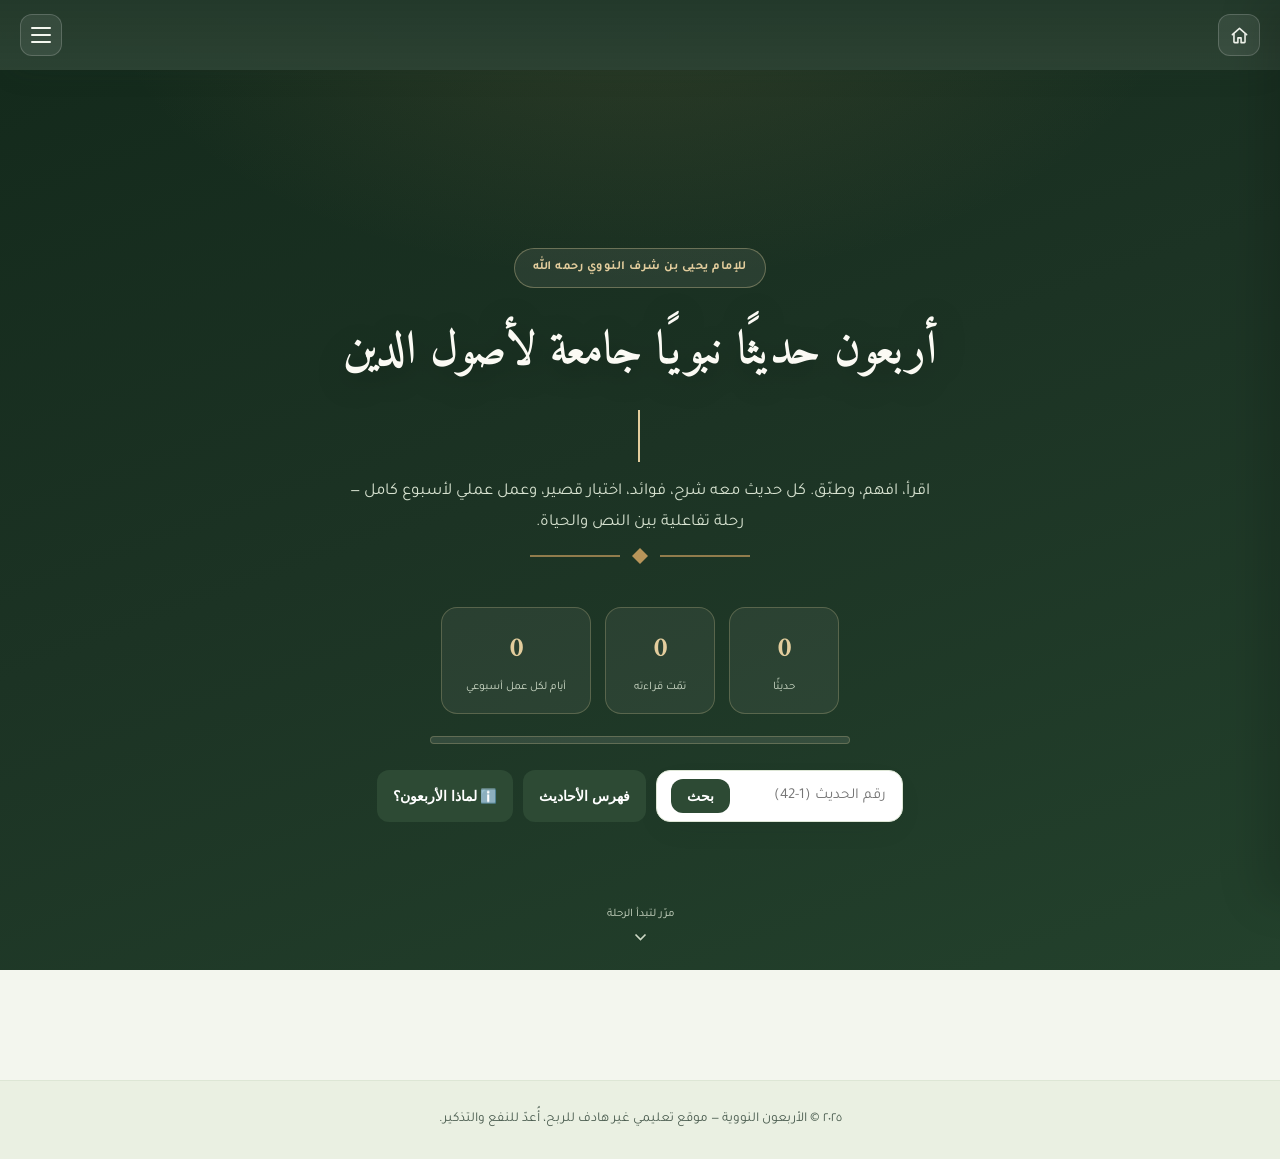
==== commit 56d895b5: "Update hadith_site.html update" ====
--- a/hadith_site.html
+++ b/hadith_site.html
@@ -588,111 +588,109 @@
   ]
 
 },
+  const hadiths = [
   {
-  n: 2,
-
-  text: `بَيْنَمَا نَحْنُ جُلُوسٌ عِنْدَ رَسُولِ اللهِ ﷺ ذَاتَ يَوْمٍ، إِذْ طَلَعَ عَلَيْنَا رَجُلٌ شَدِيدُ بَيَاضِ الثِّيَابِ، شَدِيدُ سَوَادِ الشَّعَرِ، لَا يُرَى عَلَيْهِ أَثَرُ السَّفَرِ، وَلَا يَعْرِفُهُ مِنَّا أَحَدٌ، حَتَّى جَلَسَ إِلَى النَّبِيِّ ﷺ، فَأَسْنَدَ رُكْبَتَيْهِ إِلَى رُكْبَتَيْهِ، وَوَضَعَ كَفَّيْهِ عَلَى فَخِذَيْهِ، وَقَالَ: يَا مُحَمَّدُ، أَخْبِرْنِي عَنِ الإِسْلَامِ. فَقَالَ رَسُولُ اللهِ ﷺ: الإِسْلَامُ أَنْ تَشْهَدَ أَنْ لَا إِلَهَ إِلَّا اللهُ وَأَنَّ مُحَمَّدًا رَسُولُ اللهِ، وَتُقِيمَ الصَّلَاةَ، وَتُؤْتِيَ الزَّكَاةَ، وَتَصُومَ رَمَضَانَ، وَتَحُجَّ البَيْتَ إِنِ اسْتَطَعْتَ إِلَيْهِ سَبِيلًا. قَالَ: صَدَقْتَ. فَعَجِبْنَا لَهُ يَسْأَلُهُ وَيُصَدِّقُهُ. قَالَ: فَأَخْبِرْنِي عَنِ الإِيمَانِ. قَالَ: أَنْ تُؤْمِنَ بِاللهِ، وَمَلَائِكَتِهِ، وَكُتُبِهِ، وَرُسُلِهِ، وَاليَوْمِ الآخِرِ، وَتُؤْمِنَ بِالقَدَرِ خَيْرِهِ وَشَرِّهِ. قَالَ: صَدَقْتَ. قَالَ: فَأَخْبِرْنِي عَنِ الإِحْسَانِ. قَالَ: أَنْ تَعْبُدَ اللهَ كَأَنَّكَ تَرَاهُ، فَإِنْ لَمْ تَكُنْ تَرَاهُ فَإِنَّهُ يَرَاكَ. قَالَ: فَأَخْبِرْنِي عَنِ السَّاعَةِ. قَالَ: مَا المَسْؤُولُ عَنْهَا بِأَعْلَمَ مِنَ السَّائِلِ. قَالَ: فَأَخْبِرْنِي عَنْ أَمَارَاتِهَا. قَالَ: أَنْ تَلِدَ الأَمَةُ رَبَّتَهَا، وَأَنْ تَرَى الحُفَاةَ العُرَاةَ العَالَةَ رِعَاءَ الشَّاءِ يَتَطَاوَلُونَ فِي البُنْيَانِ. ثُمَّ انْطَلَقَ، فَلَبِثْتُ مَلِيًّا، ثُمَّ قَالَ: يَا عُمَرُ، أَتَدْرِي مَنِ السَّائِلُ؟ قُلْتُ: اللهُ وَرَسُولُهُ أَعْلَمُ. قَالَ: فَإِنَّهُ جِبْرِيلُ أَتَاكُمْ يُعَلِّمُكُمْ دِينَكُمْ.`,
-
-  narrator: "رواه مسلم",
-
-  raw: "عن عمر بن الخطاب رضي الله عنه قال",
-
-  simple: `جاء جبريل عليه السلام إلى النبي ﷺ في هيئة رجل لا يعرفه الصحابة، ولا تظهر عليه آثار السفر، وجلس أمام النبي ﷺ بأدب واهتمام، ثم بدأ يسأله أمام الصحابة.
-
-سأل أولًا عن الإسلام، فبيّن النبي ﷺ أركانه الخمسة، وهي الأساس العملي الذي يظهر في حياة المسلم.
-
-ثم انتقل إلى الإيمان، فذكر أصول الاعتقاد الستة التي يقوم عليها يقين المسلم وصلته بربه.
-
-ثم سأله عن الإحسان، وهي المرتبة التي ترتقي فيها العبادة من مجرد أداء العمل إلى استحضار مراقبة الله؛ فيعبد المسلم ربه بإخلاص وخشوع، ويستشعر أن الله يراه في كل أحواله.
-
-وعندما سأل عن الساعة، بيّن النبي ﷺ أن وقتها من الغيب الذي استأثر الله بعلمه، ثم ذكر بعض علاماتها.
-
-وفي نهاية اللقاء كشف النبي ﷺ للصحابة حقيقة هذا الزائر: كان جبريل عليه السلام، وقد جاء بهذه الطريقة المميزة ليعلّمهم دينهم.
-
-وهكذا يرسم الحديث صورة متكاملة للدين: عملٌ ظاهر يقوم على الإسلام، ويقينٌ في القلب يقوم على الإيمان، وارتقاءٌ في العبادة والسلوك يتحقق بالإحسان.`,
-
-  benefits: [
-    "الدين منهج متكامل يجمع بين العمل والاعتقاد وإصلاح القلب",
-    "السؤال والحوار من أنجح وسائل التعليم وترسيخ الفهم",
-    "من أدب طالب العلم حسن الجلوس والإنصات والاهتمام",
-    "استشعار مراقبة الله يعين على الإخلاص وإتقان العمل",
-    "مهما بلغ الإنسان من العلم تبقى هناك أمور من الغيب لا يعلمها إلا الله",
-    "الاستعداد للآخرة بالعمل الصالح أهم من الانشغال بمعرفة موعدها",
-    "الإحسان يرفع العبادة من مجرد الأداء إلى حضور القلب ومراقبة الله"
-  ],
-
-  apply: [
-    "أوازن بين الاهتمام بأعمالي الظاهرة وإصلاح قلبي",
-    "لا أتردد في السؤال عندما أحتاج إلى فهم أمر في ديني",
-    "أتذكر في خلواتي أن الله يراني وإن لم يرني أحد",
-    "أختار عبادة واحدة وأعمل تدريجيًا على تحسينها وإتقانها",
-    "أقول «لا أعلم» فيما أجهله بدل الكلام بغير علم",
-    "أستعد للآخرة بالعمل الصالح بدل الانشغال بموعد قيام الساعة"
-  ],
-
-  quizItems: [
-    {
-      q: "لماذا تعجب الصحابة من الرجل الذي جاء إلى النبي ﷺ؟",
-      options: [
-        "لأنه كان يتحدث بصوت مرتفع",
-        "لأنه لم تظهر عليه آثار السفر ولم يكن أحد يعرفه",
-        "لأنه رفض الجلوس"
+    n: 1,
+    // معلومات الحديث الأول
+  },
+
+  {
+    n: 2,
+
+    text: `بَيْنَمَا نَحْنُ جُلُوسٌ عِنْدَ رَسُولِ اللهِ ﷺ ذَاتَ يَوْمٍ...`,
+
+    narrator: "رواه مسلم",
+
+    raw: "عن عمر بن الخطاب رضي الله عنه قال",
+
+    simple: `جاء جبريل عليه السلام إلى النبي ﷺ في هيئة رجل لا يعرفه الصحابة، ولا تظهر عليه آثار السفر.
+
+سأل النبي ﷺ عن الإسلام، فبيّن له أركانه الخمسة، ثم سأله عن الإيمان فذكر أركانه الستة، ثم سأله عن الإحسان، وهو أن يعبد الإنسان ربه مستحضرًا مراقبته.
+
+ثم سأله عن الساعة، فبيّن النبي ﷺ أن وقتها لا يعلمه إلا الله، وذكر بعض علاماتها.
+
+وفي نهاية الحديث أخبر النبي ﷺ الصحابة أن السائل كان جبريل عليه السلام، وقد جاء ليعلّمهم دينهم.`,
+
+    benefits: [
+      "الدين منهج متكامل يجمع بين العمل والاعتقاد وإصلاح القلب",
+      "السؤال والحوار من أنجح وسائل التعليم وترسيخ الفهم",
+      "من أدب طالب العلم حسن الجلوس والإنصات والاهتمام",
+      "استشعار مراقبة الله يعين على الإخلاص وإتقان العمل",
+      "هناك أمور من الغيب لا يعلمها إلا الله",
+      "الاستعداد للآخرة بالعمل الصالح أهم من الانشغال بمعرفة موعدها"
+    ],
+
+    apply: [
+      "أوازن بين الاهتمام بأعمالي الظاهرة وإصلاح قلبي",
+      "لا أتردد في السؤال عندما أحتاج إلى الفهم",
+      "أتذكر في خلواتي أن الله يراني وإن لم يرني أحد",
+      "أعمل على تحسين عبادتي وإتقانها",
+      "أقول «لا أعلم» فيما أجهله بدل الكلام بغير علم"
+    ],
+
+    quizItems: [
+      {
+        q: "لماذا تعجب الصحابة من الرجل؟",
+        options: [
+          "لأنه كان يتحدث بصوت مرتفع",
+          "لأنه لم تظهر عليه آثار السفر ولم يكن أحد يعرفه",
+          "لأنه رفض الجلوس"
+        ],
+        correct: 1
+      },
+      {
+        q: "ما مراتب الدين المذكورة في الحديث؟",
+        options: [
+          "الإسلام والإيمان والإحسان",
+          "الصلاة والصيام والحج",
+          "العلم والعمل والصبر"
+        ],
+        correct: 0
+      },
+      {
+        q: "ما الأثر العملي لاستحضار أن الله يراك؟",
+        options: [
+          "زيادة الإخلاص ومراقبة النفس",
+          "ترك العمل",
+          "الاهتمام بنظر الناس فقط"
+        ],
+        correct: 0
+      },
+      {
+        q: "من يعلم وقت قيام الساعة؟",
+        options: [
+          "الأنبياء",
+          "الملائكة",
+          "الله وحده"
+        ],
+        correct: 2
+      }
+    ],
+
+    weekly: {
+      intro: "اختر عملًا واحدًا تفعله بعيدًا عن أنظار الناس، واجعله مساحة لتطبيق معنى الإحسان.",
+
+      tasks: [
+        "استحضر قبل العمل أن الله يراك",
+        "أدِّ العمل بإتقان حتى لو لم يلاحظك أحد",
+        "راقب أثر استحضار مراقبة الله في سلوكك"
       ],
-      correct: 1
+
+      reflect: [
+        "هل يختلف إتقاني للعمل عندما يراني الناس وعندما لا يراني أحد؟",
+        "ما الذي سيتغير في حياتي إذا استحضرت أن الله يراني دائمًا؟"
+      ]
     },
-    {
-      q: "ماذا يعلّمنا اجتماع الإسلام والإيمان والإحسان في الحديث؟",
-      options: [
-        "أن الدين يشمل العمل والاعتقاد والإحسان",
-        "أن الدين يقتصر على الأعمال الظاهرة",
-        "أن معرفة علامات الساعة هي أهم ما في الدين"
-      ],
-      correct: 0
-    },
-    {
-      q: "ما الأثر العملي لاستحضار أن الله يراك؟",
-      options: [
-        "زيادة الإخلاص ومراقبة النفس",
-        "ترك العمل",
-        "الاهتمام بنظر الناس فقط"
-      ],
-      correct: 0
-    },
-    {
-      q: "لماذا لم يحدد النبي ﷺ موعد الساعة؟",
-      options: [
-        "لأن علم وقتها عند الله وحده",
-        "لأنه نسي موعدها",
-        "لأن الصحابة لم يحتاجوا إلى معرفتها"
-      ],
-      correct: 0
-    }
-  ],
-
-  weekly: {
-    intro: "اختر عملًا واحدًا تفعله عادةً بعيدًا عن أنظار الناس، واجعله مساحة لتطبيق معنى الإحسان.",
-
-    tasks: [
-      "استحضر قبل العمل أن الله يراك",
-      "حاول أن تؤدي العمل بإتقان حتى لو لم يلاحظك أحد",
-      "راقب خلال الأسبوع كيف يؤثر استحضار مراقبة الله في نيتك وسلوكك"
-    ],
-
-    reflect: [
-      "هل يختلف إتقاني للعمل عندما يراني الناس وعندما لا يراني أحد؟",
-      "ما الشيء الذي سيتغير في حياتي إذا استحضرت أن الله يراني دائمًا؟"
+
+    extraRefs: [
+      "القرآن الكريم",
+      "صحيح مسلم",
+      "الأربعون النووية للإمام النووي",
+      "جامع العلوم والحكم لابن رجب الحنبلي",
+      "شرح الأربعين النووية للشيخ ابن عثيمين"
     ]
-  },
-
-  extraRefs: [
-    "القرآن الكريم",
-    "صحيح مسلم",
-    "الأربعون النووية للإمام النووي",
-    "جامع العلوم والحكم لابن رجب الحنبلي",
-    "شرح الأربعين النووية للشيخ ابن عثيمين"
-  ]
-},
-
+  }
+];
   
 {n:3, text:`بُنِيَ الإِسْلاَمُ عَلَى خَمْسٍ: شَهَادَةِ أَنْ لاَ إِلَهَ إِلاَّ اللهُ وَأَنَّ مُحَمَّدًا رَسُولُ اللهِ، وَإِقامِ الصَّلاَةِ، وإِيتَاءِ الزَّكَاةِ، وَحَجِّ البَيْتِ، وَصَوْمِ رَمَضَانَ.`, narrator:"رواه البخاري ومسلم", raw:"عن ابن عمر رضي الله عنهما"},
 {n:4, text:`إِنَّ أَحَدَكُمْ يُجْمَعُ خَلْقُهُ فِي بَطْنِ أُمِّهِ أَرْبَعِينَ يَوْمًا نُطْفَةً، ثُمَّ يَكُونُ عَلَقَةً مِثْلَ ذلِكَ، ثُمَّ يَكُونُ مُضْغَةً مِثْلَ ذلِكَ، ثمَّ يُرْسَلُ إلَيْهِ الْمَلَكُ فَيَنْفُخُ فيهِ الرُّوحَ، وَيُؤمَرُ بأرْبَعِ كَلِمَاتٍ: بِكَتْبِ رِزْقِهِ وَأَجَلِهِ وَعَمَلِهِ وَشَقِيٌّ أوْ سَعِيدٌ...`, narrator:"رواه البخاري ومسلم", raw:"عن ابن مسعود رضي الله عنه"},
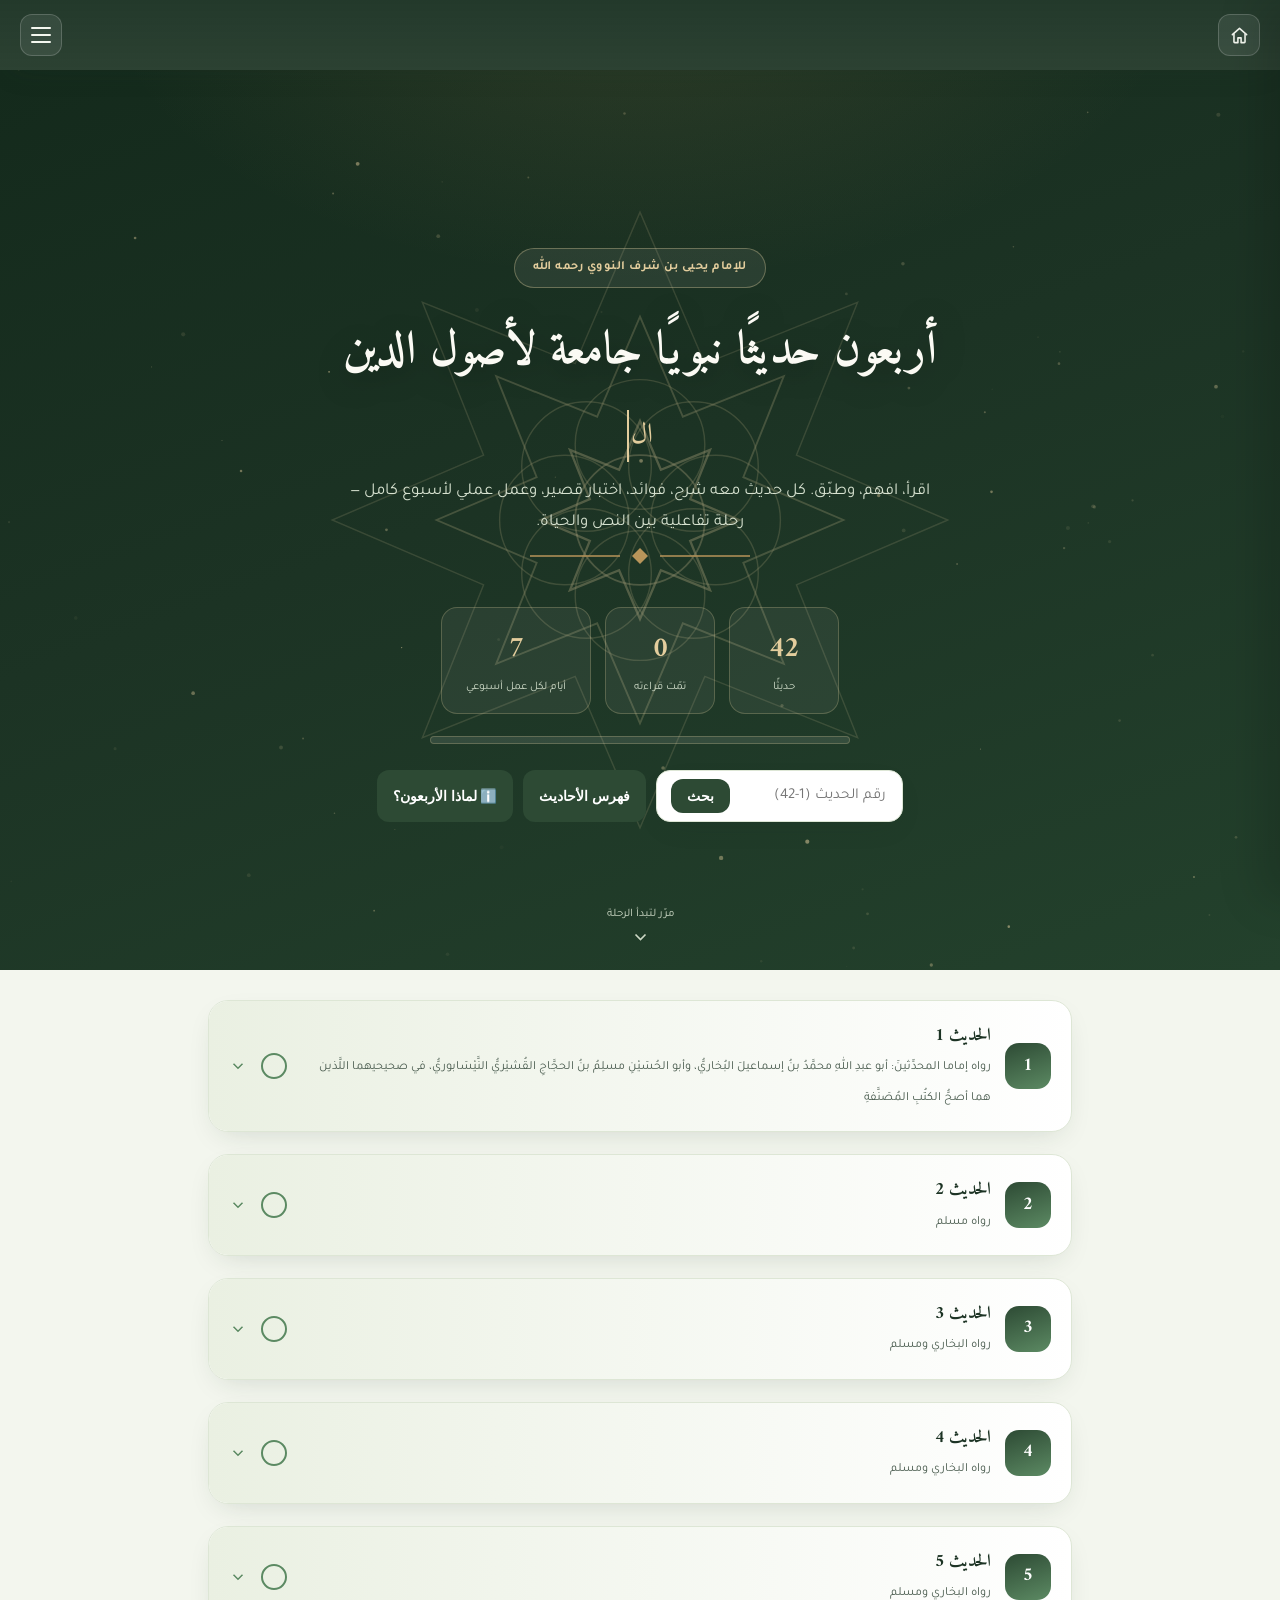
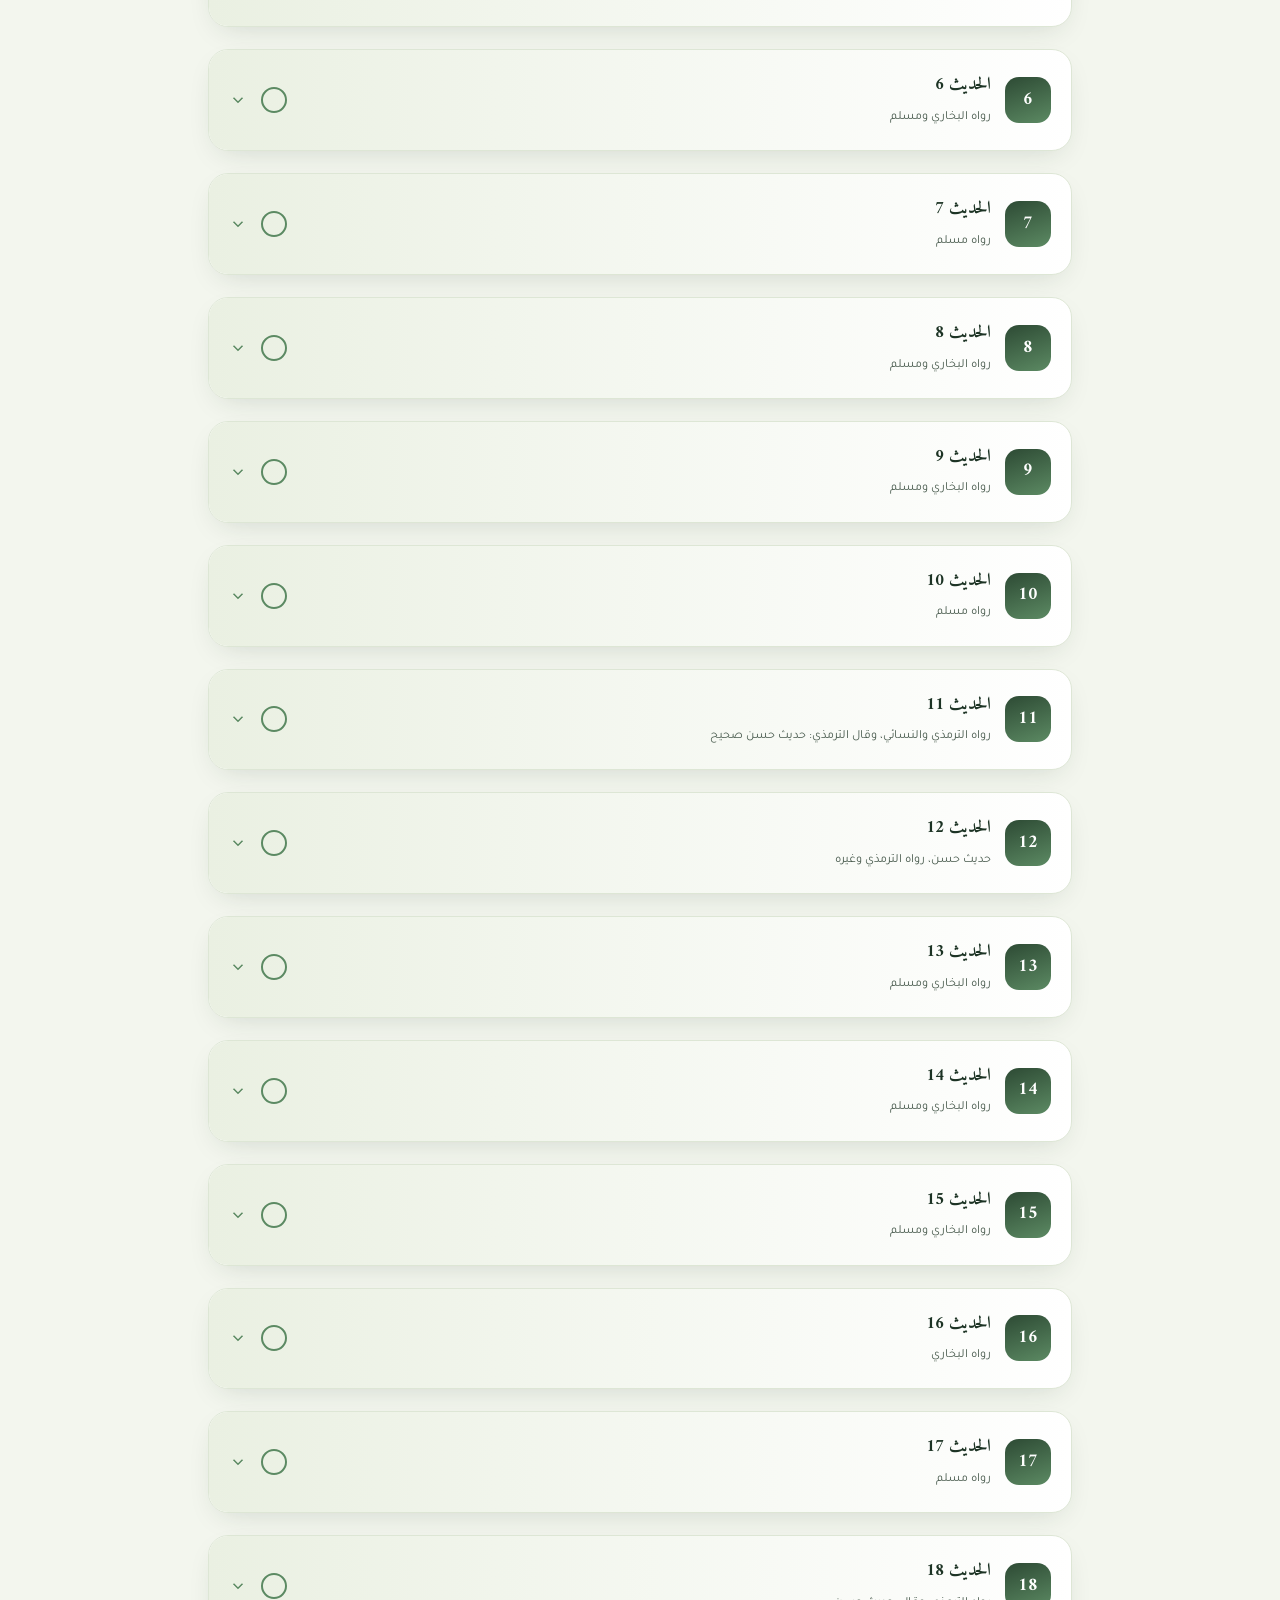
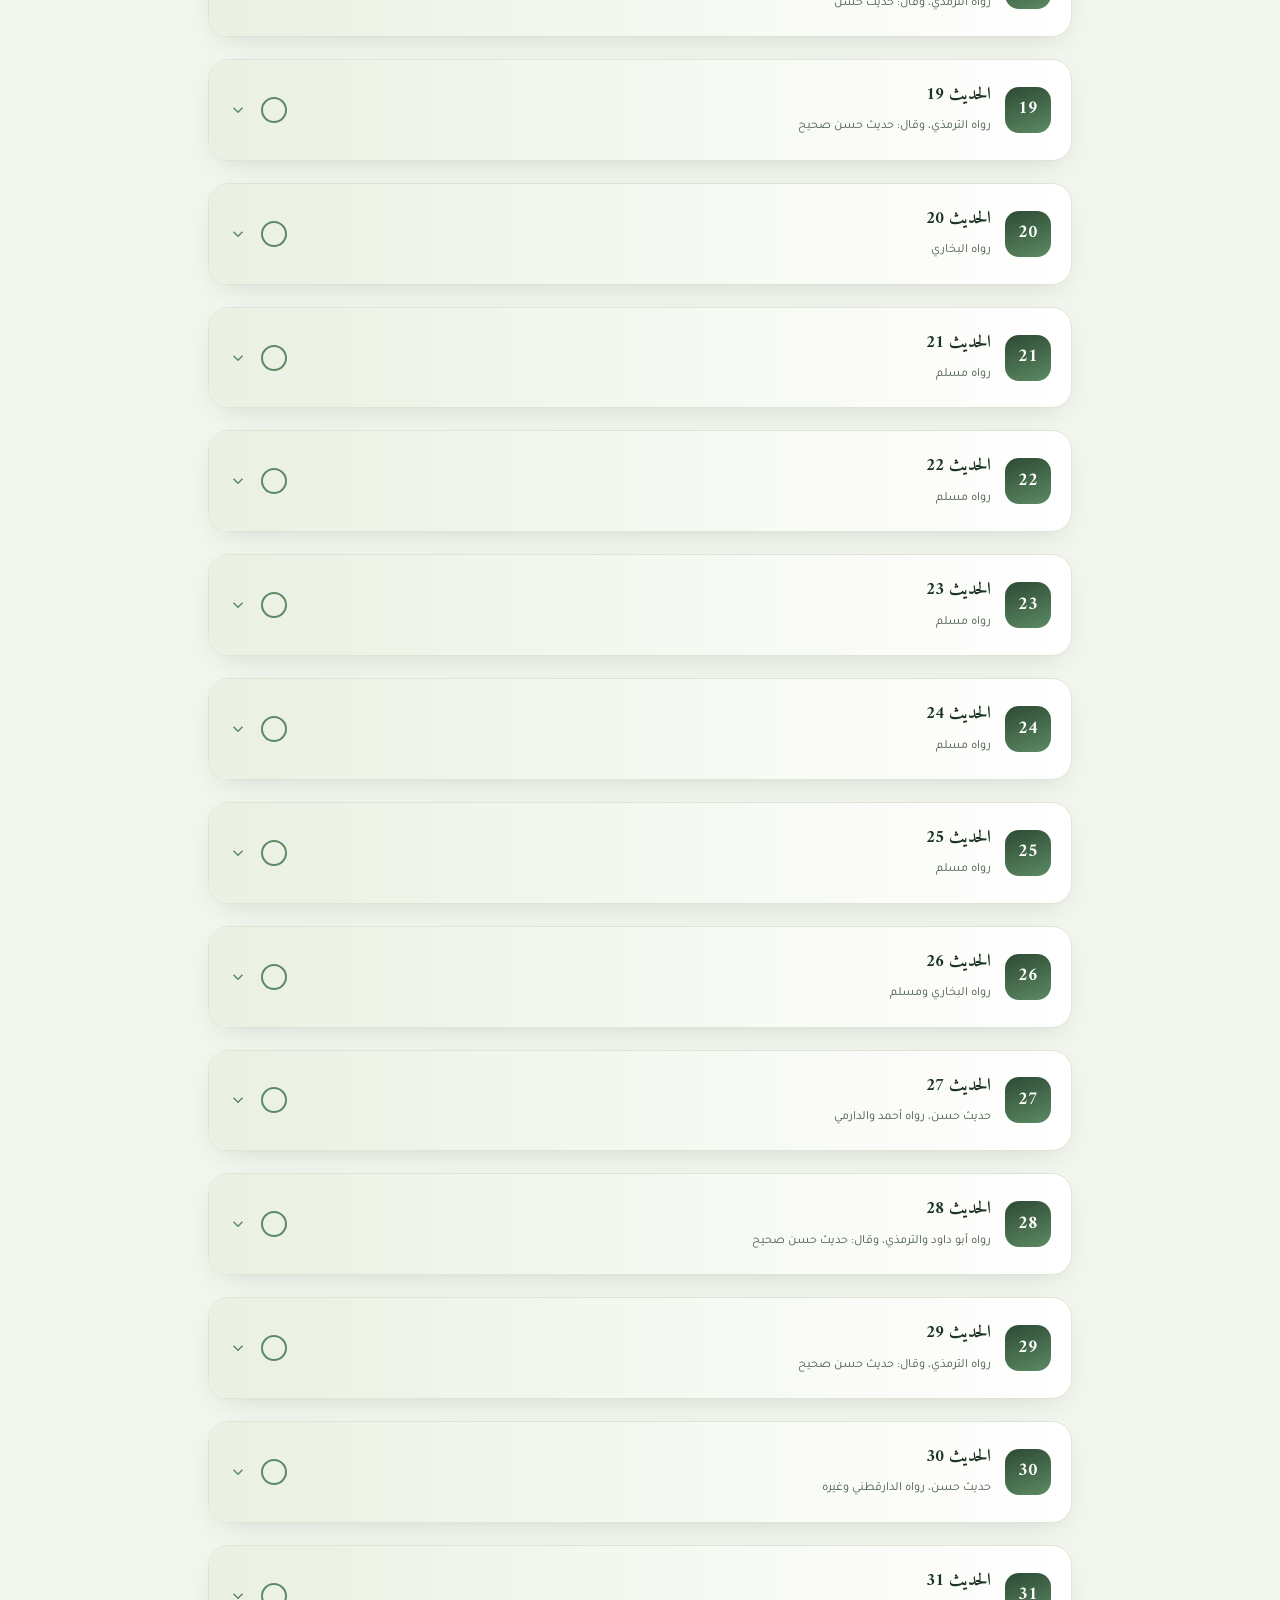
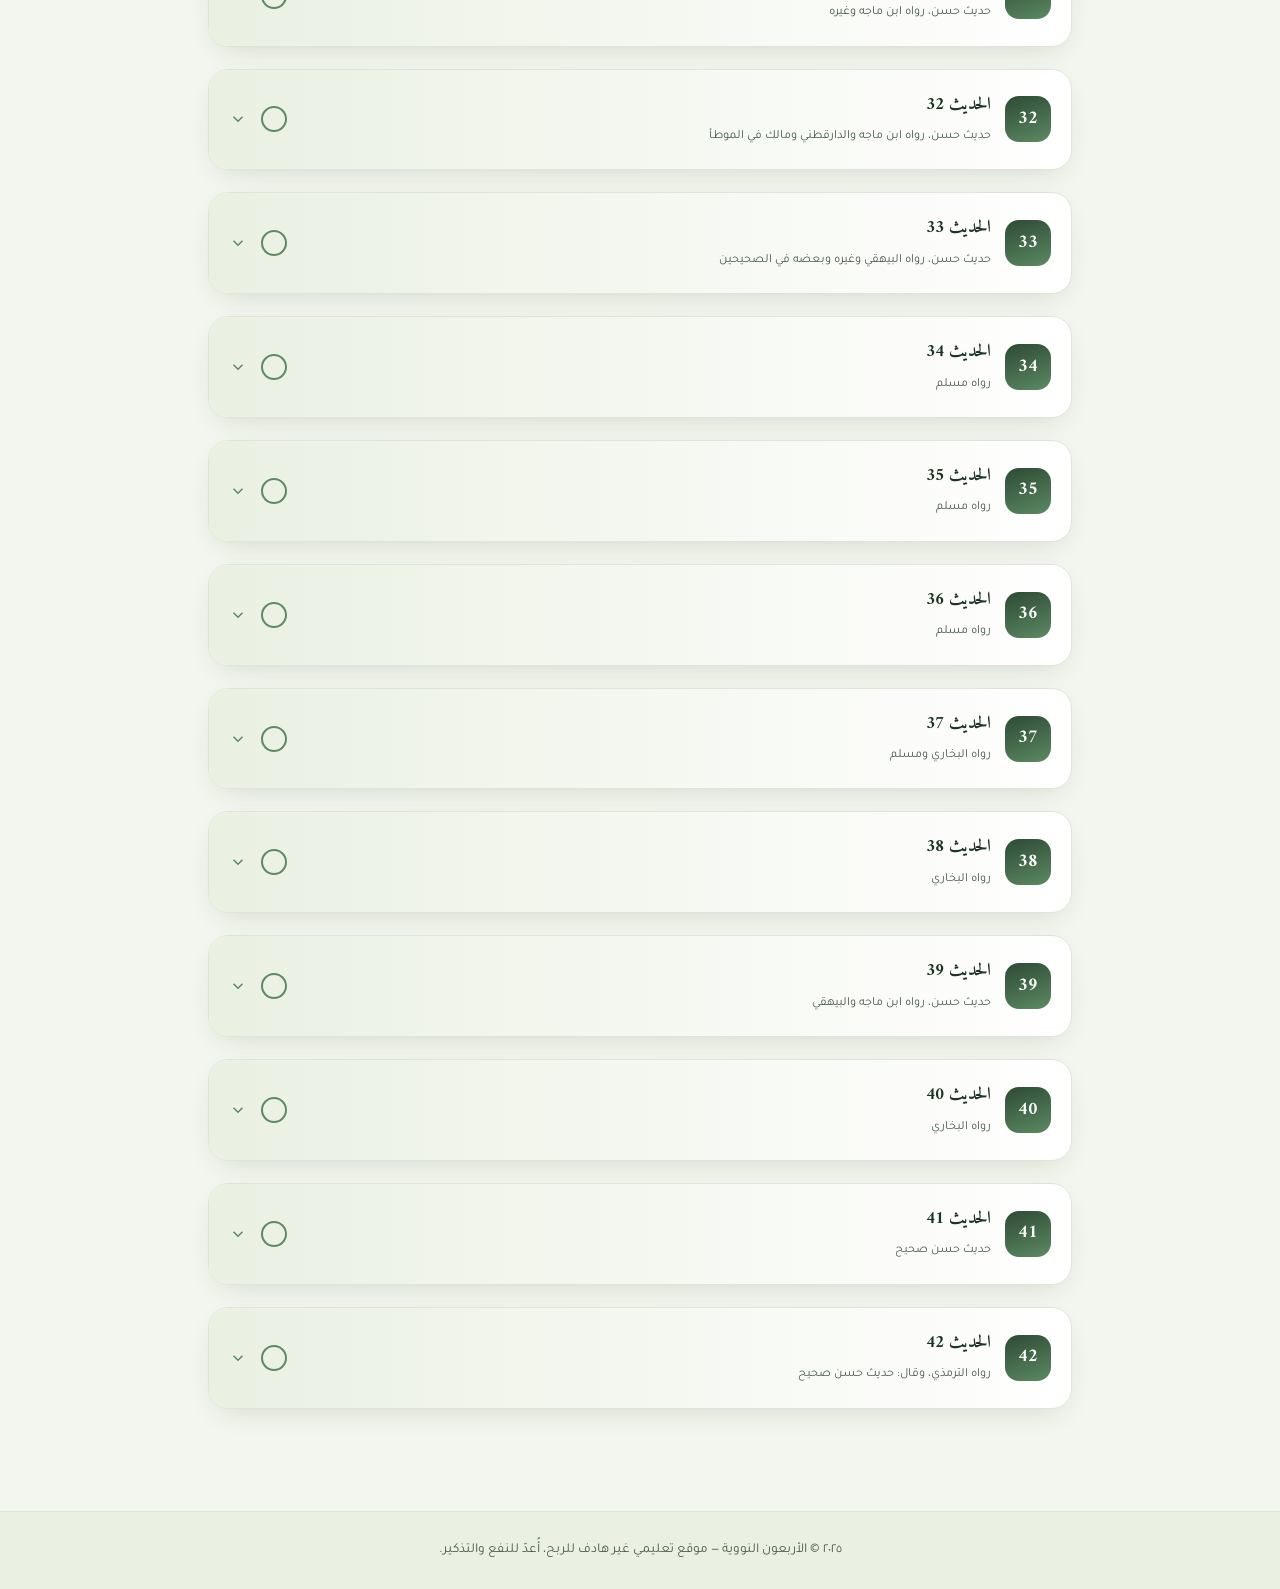
==== commit 020186ad: "Update hadith_site.html update" ====
--- a/hadith_site.html
+++ b/hadith_site.html
@@ -453,10 +453,10 @@
           <div class="why-chip"><div class="n">٤٢</div><p>عدد الأحاديث الفعلي في الكتاب، إذ أضاف النووي حديثين زيادة في الفائدة رغم اشتهاره باسم "الأربعين"</p></div>
           <div class="why-chip"><div class="n">٧</div><p>قرون تقريبًا مرّت على تأليفه، ولا يزال يُدرَّس في المساجد والمدارس حول العالم</p></div>
         </div>
-        <div class="quote-block">
-          اجتهد العلماء على مرّ العصور في جمع أحاديث جامعة لقواعد الدين، طلبًا للأجر الوارد في حفظها ونشرها بين الناس، وجاء عمل النووي من أجمعها وأوضحها عبارة.
-          بتصرف من مقدمة الإمام النووي لكتابه
-        </div>
+       <div class="quote-block">
+  يذكر الشيخ ابن عثيمين رحمه الله في مقدمته لهذا الشرح أن كتاب النووي ليس أربعين حديثًا بالضبط، بل اثنان وأربعون، إلا أن العرب جرت عادتهم على حذف الكسر عند التسمية بالأعداد. وما يميز هذا الاختيار عن كتب الأربعين الأخرى أن أحاديثه منتقاة من أبواب متفرقة من الدين -لا من باب واحد كالفقه فحسب كما في عمدة الأحكام مثلًا- فجمعت بين العقيدة والعبادة والأخلاق والمعاملات، وهو ما جعلها من أنفع الكتب لطالب العلم.
+  بتصرف من مقدمة الشيخ محمد بن صالح العثيمين لشرح الأربعين النووية
+</div>
       </div>
 
       <div class="info-card">
@@ -484,91 +484,89 @@
 
 <script>
 /* ============ DATA ============ */
-const hadiths = [
-{
+
+
+  const hadiths = [
+ {
   n: 1,
 
   text: `إِنَّمَا الأَعْمَالُ بالنِّيَّاتِ، وَإِنَّمَا لِكُلِّ امْرِئٍ مَا نَوَى، فَمَنْ كَانَتْ هِجْرَتُهُ إِلَى اللهِ وَرَسُولِهِ فَهِجْرَتُهُ إِلَى اللهِ وَرَسُولِهِ، وَمَنْ كَانَتْ هِجْرَتُهُ لِدُنْيَا يُصِيبُهَا أَوِ امْرَأَةٍ يَنْكِحُهَا فَهِجْرَتُهُ إِلَى مَا هَاجَرَ إِلَيْهِ.`,
 
-  narrator: "رواه إماما المحدِّثينَ:أبو عبدِ اللهِ محمَّدُ بنُ إسماعيلَ بنِ إبراهيمَ بنِ المغيرةِ ابنِ بَرْدِزْبَه البُخاريُّ.وأبو الحُسَيْنِ مسلِمُ بنُ الحجَّاجِ بنِ مُسلمٍ القُشيْريُّ النَّيْسَابوريُّ في صحيحيهما اللَّذين هما أصحُّ الكتُبِ الْمُصَنَّفةِ",
-
-  raw: "عن أمير المؤمنين أبي حفص عمر بن الخطاب رضي الله عنه قال: سمعت رسول الله ﷺ يقول",
-
-  simple: `يبيّن النبي ﷺ في هذا الحديث أن الأعمال ترتبط بالنيات، وأن لكل إنسان من الأجر بحسب ما قصده بقلبه.
-
-فقوله ﷺ: «إنما الأعمال بالنيات» يعني أن قيمة العمل وأجره يرتبطان بالنية التي دفعت الإنسان إليه.
-
-وقوله: «وإنما لكل امرئ ما نوى» يعني أن الإنسان ينال من عمله بحسب قصده ونيته.
-
-ثم ضرب النبي ﷺ مثالًا بالهجرة؛ فمن هاجر طاعةً لله واتباعًا لرسوله ﷺ نال أجر الهجرة، ومن كانت هجرته من أجل مصلحة دنيوية، فله ما قصده.
-
-ومثال ذلك: قد يدرس طالبان التخصص نفسه، فيدرس أحدهما للحصول على الشهادة فقط، بينما ينوي الآخر، إلى جانب ذلك، طلب العلم النافع وخدمة الناس بعلمه. فالعمل متشابه، لكن النية الصالحة تزيده قيمةً وأجرًا.
-
-فالحديث يعلّمنا ألا نهتم فقط بما نفعله، بل أن نسأل أنفسنا أيضًا: لماذا نفعله؟`,
+  narrator: "رواه إماما المحدِّثينَ: أبو عبدِ اللهِ محمَّدُ بنُ إسماعيلَ البُخاريُّ، وأبو الحُسَيْنِ مسلِمُ بنُ الحجَّاجِ القُشيْريُّ النَّيْسَابوريُّ، في صحيحيهما اللَّذين هما أصحُّ الكتُبِ المُصَنَّفةِ",
+
+  raw: "عن أمير المؤمنين أبي حفص عمر بن الخطاب رضي الله عنه، قال: سمعت رسول الله ﷺ يقول",
+
+  simple: `يبيّن النبي ﷺ في هذا الحديث أن قيمة كل عمل وأجره مرتبطان بنية صاحبه، فالأعمال الظاهرة قد تتشابه بين شخصين، لكن أجرهما يختلف تمام الاختلاف بحسب ما نواه كل واحد منهما بقلبه.
+
+ثم ضرب النبي ﷺ مثالًا بالهجرة: فمن هاجر طاعةً لله واتباعًا لرسوله ﷺ فهجرته خالصة لله ورسوله، ومن كانت هجرته من أجل دنيا يصيبها أو امرأة يتزوجها، فليس له من هجرته إلا ما قصده، ولم يذكر النبي ﷺ الدنيا أو المرأة صراحة في الشق الثاني، بل قال «فهجرته إلى ما هاجر إليه»، وفي هذا -كما بيّن الشيخ ابن عثيمين- تحقير لشأن من هاجر لأجل الدنيا، حتى إنه لم يُذكر باسمه.
+
+والمقصود من هذه النية أمران: تمييز العادات من العبادات، وتمييز العبادات بعضها من بعض. فمن أمثلة الأول: رجل يأكل الطعام شهوةً فقط، وآخر يأكله امتثالًا لأمر الله في قوله تعالى ﴿وَكُلُوا وَاشْرَبُوا﴾؛ فأكل الثاني عبادة وأكل الأول عادة. ومن أمثلة الثاني: من يصلي ركعتين ينوي بهما نافلة، وآخر يصليهما ينوي بهما فريضة، فالعملان تميّزا بالنية وحدها.
+
+والنية محلّها القلب وحده، فلا يُشرع التلفظ بها لا سرًّا ولا جهرًا؛ لأن الله يعلم ما في القلوب، ولم يرد عن النبي ﷺ ولا عن أصحابه أنهم كانوا يتلفظون بالنية قبل العبادة.`,
 
   benefits: [
-    "النية أساس الأعمال، وبها يتميز العمل الصالح عن غيره",
-    "لكل إنسان من الأجر بحسب ما نواه",
-    "الإخلاص لله من أهم أسباب قبول العبادة",
-    "يمكن تحويل العادات اليومية إلى أعمال يؤجر عليها الإنسان بالنية الصالحة",
-    "قد يتشابه عمل شخصين في الظاهر، ويختلف أجرهما باختلاف النية",
-    "النية محلها القلب، والله وحده يعلم حقيقتها"
+    "النية أساس الأعمال، وبها يتميز العمل الصالح عن غيره، ويتميز الفرض من النفل",
+    "لكل إنسان من الأجر بحسب ما نواه، ولو تشابهت الأعمال في الظاهر",
+    "الإخلاص لله شرط أساسي لقبول العمل والهجرة",
+    "يمكن تحويل العادات اليومية إلى عبادات يُؤجر عليها الإنسان بالنية الصالحة",
+    "النية محلها القلب فقط، ولا يُشرع التلفظ بها سرًّا أو جهرًا",
+    "من هاجر أو عمل لغرض دنيوي فله ما نواه فقط، ولا حظّ له من أجر الآخرة على ذلك العمل"
   ],
 
   apply: [
-    "أستحضر نية صالحة قبل أن أبدأ أعمالي",
-    "أجعل لطلب العلم والعمل أهدافًا نافعة لي ولغيري",
-    "أستحضر نية الخير في عاداتي وأعمالي اليومية",
+    "أستحضر نية صالحة قبل أن أبدأ أعمالي، الدراسية والدنيوية على حدّ سواء",
+    "أميّز في نيتي بين ما هو عادة وما يمكن أن أجعله عبادة بنية صالحة",
+    "لا ألفظ بنيتي قبل العبادة، بل أكتفي بعزم القلب كما فعل النبي ﷺ وأصحابه",
     "أراجع نيتي أثناء العمل إذا شعرت أنني أبحث عن مدح الناس",
     "أحرص على أن يكون لي عمل صالح خفي لا أطلب به ثناء أحد",
-    "أجدد نيتي كلما تغير قصدي، وأسأل الله الإخلاص والقبول"
+    "أجدد نيتي كلما تغيّر قصدي، وأسأل الله الإخلاص والقبول"
   ],
 
   quizItems: [
     {
-      q: "ما المقصود بالنية؟",
+      q: "لماذا لم يذكر النبي ﷺ الدنيا أو المرأة صراحة في الشق الثاني من الحديث؟",
       options: [
-        "التلفظ بكلمات قبل العمل",
-        "قصد القلب للعمل",
-        "كثرة العمل"
+        "نسيانًا من الراوي",
+        "تحقيرًا لشأن من هاجر لأجلها",
+        "لأنه لا فرق بين الهجرتين"
       ],
       correct: 1
     },
     {
-      q: "ما معنى «وإنما لكل امرئ ما نوى»؟",
+      q: "ما مثال تمييز العادة من العبادة الوارد في الشرح؟",
       options: [
-        "جميع الناس لهم الأجر نفسه",
-        "لكل إنسان من عمله بحسب نيته",
-        "النية لا تؤثر في العمل"
-      ],
-      correct: 1
-    },
-    {
-      q: "هل يمكن أن تتحول العادات المباحة إلى أعمال يؤجر عليها الإنسان؟",
-      options: [
-        "نعم، بالنية الصالحة",
-        "لا",
-        "في أوقات محددة فقط"
+        "الأكل شهوةً مقابل الأكل امتثالًا لأمر الله",
+        "الصلاة مقابل الصيام",
+        "القراءة مقابل الكتابة"
       ],
       correct: 0
     },
     {
-      q: "هل يتساوى شخصان في الأجر دائمًا إذا قاما بالعمل نفسه؟",
+      q: "أين محل النية شرعًا؟",
       options: [
-        "نعم، لأن العمل واحد",
-        "لا، فقد يختلف أجرهما باختلاف النية",
-        "لا علاقة للنية بالأجر"
+        "اللسان",
+        "القلب",
+        "لا فرق بين اللسان والقلب"
       ],
       correct: 1
+    },
+    {
+      q: "هل يُشرع التلفظ بالنية قبل العبادة؟",
+      options: [
+        "نعم، جهرًا",
+        "نعم، سرًّا فقط",
+        "لا، لم يرد ذلك عن النبي ﷺ ولا أصحابه"
+      ],
+      correct: 2
     }
   ],
 
   weekly: {
-    intro: "اختر عملًا مباحًا تقوم به يوميًا، واستحضر قبل القيام به نية صالحة.",
-    
+    intro: "اختر عملًا مباحًا تقوم به يوميًا، واستحضر قبل القيام به نية صالحة تحوّله من عادة إلى عبادة.",
+
     tasks: [
       "اختر عملًا يوميًا مثل الدراسة أو العمل أو مساعدة الأسرة",
-      "حدد نية صالحة لهذا العمل قبل أن تبدأه",
+      "حدد نية صالحة لهذا العمل قبل أن تبدأه، دون أن تتلفظ بها",
       "راقب نيتك خلال الأسبوع وحاول تجديدها كلما احتجت إلى ذلك"
     ],
 
@@ -579,122 +577,361 @@
   },
 
   extraRefs: [
+    "صحيح البخاري",
+    "صحيح مسلم",
+    "الأربعون النووية للإمام النووي",
+    "شرح الأربعين النووية للشيخ ابن عثيمين"
+  ]
+},
+{
+  n: 2,
+
+  text: `بَيْنَمَا نَحْنُ جُلُوسٌ عِنْدَ رَسُولِ اللهِ ﷺ ذَاتَ يَوْمٍ...`,
+
+  narrator: "رواه مسلم",
+
+  raw: "عن عمر بن الخطاب رضي الله عنه قال",
+
+  simple: `جاء جبريل عليه السلام إلى النبي ﷺ في هيئة رجل لا يعرفه الصحابة، ولا تظهر عليه آثار السفر.
+
+سأل النبي ﷺ عن الإسلام، فبيّن له أركانه الخمسة، ثم سأله عن الإيمان فذكر أركانه الستة، ثم سأله عن الإحسان، وهو أن يعبد الإنسان ربه مستحضرًا مراقبته.
+
+ثم سأله عن الساعة، فبيّن النبي ﷺ أن وقتها لا يعلمه إلا الله، وذكر بعض علاماتها.
+
+وفي نهاية الحديث أخبر النبي ﷺ الصحابة أن السائل كان جبريل عليه السلام، وقد جاء ليعلّمهم دينهم.`,
+
+  benefits: [
+    "الدين منهج متكامل يجمع بين العمل والاعتقاد وإصلاح القلب",
+    "السؤال والحوار من أنجح وسائل التعليم وترسيخ الفهم",
+    "من أدب طالب العلم حسن الجلوس والإنصات والاهتمام",
+    "استشعار مراقبة الله يعين على الإخلاص وإتقان العمل",
+    "هناك أمور من الغيب لا يعلمها إلا الله",
+    "الاستعداد للآخرة بالعمل الصالح أهم من الانشغال بمعرفة موعدها"
+  ],
+
+  apply: [
+    "أوازن بين الاهتمام بأعمالي الظاهرة وإصلاح قلبي",
+    "لا أتردد في السؤال عندما أحتاج إلى الفهم",
+    "أتذكر في خلواتي أن الله يراني وإن لم يرني أحد",
+    "أعمل على تحسين عبادتي وإتقانها",
+    "أقول «لا أعلم» فيما أجهله بدل الكلام بغير علم"
+  ],
+
+  quizItems: [
+    {
+      q: "لماذا تعجب الصحابة من الرجل؟",
+      options: [
+        "لأنه كان يتحدث بصوت مرتفع",
+        "لأنه لم تظهر عليه آثار السفر ولم يكن أحد يعرفه",
+        "لأنه رفض الجلوس"
+      ],
+      correct: 1
+    },
+    {
+      q: "ما مراتب الدين المذكورة في الحديث؟",
+      options: [
+        "الإسلام والإيمان والإحسان",
+        "الصلاة والصيام والحج",
+        "العلم والعمل والصبر"
+      ],
+      correct: 0
+    },
+    {
+      q: "ما الأثر العملي لاستحضار أن الله يراك؟",
+      options: [
+        "زيادة الإخلاص ومراقبة النفس",
+        "ترك العمل",
+        "الاهتمام بنظر الناس فقط"
+      ],
+      correct: 0
+    },
+    {
+      q: "من يعلم وقت قيام الساعة؟",
+      options: [
+        "الأنبياء",
+        "الملائكة",
+        "الله وحده"
+      ],
+      correct: 2
+    }
+  ],
+
+  weekly: {
+    intro: "اختر عملًا واحدًا تفعله بعيدًا عن أنظار الناس، واجعله مساحة لتطبيق معنى الإحسان.",
+
+    tasks: [
+      "استحضر قبل العمل أن الله يراك",
+      "أدِّ العمل بإتقان حتى لو لم يلاحظك أحد",
+      "راقب أثر استحضار مراقبة الله في سلوكك"
+    ],
+
+    reflect: [
+      "هل يختلف إتقاني للعمل عندما يراني الناس وعندما لا يراني أحد؟",
+      "ما الذي سيتغير في حياتي إذا استحضرت أن الله يراني دائمًا؟"
+    ]
+  },
+
+  extraRefs: [
     "القرآن الكريم",
-    "صحيح البخاري",
     "صحيح مسلم",
     "الأربعون النووية للإمام النووي",
     "جامع العلوم والحكم لابن رجب الحنبلي",
     "شرح الأربعين النووية للشيخ ابن عثيمين"
   ]
-
 },
-  const hadiths = [
-  {
-    n: 1,
-    // معلومات الحديث الأول
+
+{
+  n: 3,
+
+  text: `بُنِيَ الإِسْلاَمُ عَلَى خَمْسٍ: شَهَادَةِ أَنْ لاَ إِلَهَ إِلاَّ اللهُ وَأَنَّ مُحَمَّدًا رَسُوْلُ اللهِ، وَإِقامِ الصَّلاَةِ، وإِيتَاءِ الزَّكَاةِ، وَحَجِّ البَيْتِ، وَصَوْمِ رَمَضَانَ.`,
+
+  narrator: "رواه البخاري ومسلم",
+
+  raw: "عن أبي عبد الرحمن عبد الله بن عمر بن الخطاب رضي الله عنهما",
+
+  simple: `يبيّن النبي ﷺ في هذا الحديث أن الإسلام يقوم على خمس دعائم عظيمة، هي الأساس الذي يُبنى عليه كل شيء آخر في الدين.
+
+الشهادتان هما مفتاح الدخول في الإسلام: نطق باللسان مع اعتقاد جازم بالقلب، ولا يصح إيمان أحد بدونهما.
+
+إقامة الصلاة عبادة بدنية محضة تجمع بين القول والفعل، وإيتاء الزكاة عبادة مالية يبذل فيها الغني من ماله للفقير، وصوم رمضان عبادة بدنية من نوع الكفّ والترك بخلاف الصلاة التي هي فعل، أما حج البيت فيجمع بين بذل المال وإجهاد البدن معًا.
+
+وقد ذُكر الحج في الحديث قبل الصوم، وهذا -كما بيّن الشيخ ابن عثيمين- من باب الترتيب في الذِّكر لا الترتيب في الوجوب أو الزمن.
+
+والحكمة من تنوّع هذه الأركان بين بذل المال والكفّ عن الشهوة وإجهاد البدن هي كمال الامتحان والابتلاء؛ فبعض الناس يسهل عليه ركن ويصعب عليه غيره، فجاءت متنوعة ليكتمل بها اختبار صدق العبودية لله.`,
+
+  benefits: [
+    "الإسلام مبني على أركان واضحة محددة، وليس أمرًا مبهمًا",
+    "الشهادتان أساس كل عمل، فلا يُقبل عمل بدونهما",
+    "تنوّعت العبادات بين مالية وبدنية ومركّبة ليشمل الامتحان جميع جوانب النفس",
+    "تقديم الحج على الصيام في ذِكر الحديث لا يعني تقديمه في الوجوب أو الزمن",
+    "في أركان الإسلام بذلٌ للمحبوب كالمال في الزكاة، وكفٌّ عن المحبوب كالطعام في الصيام",
+    "كل ركن من هذه الأركان يمثّل نوعًا من العبودية يكمل به إيمان العبد"
+  ],
+
+  apply: [
+    "أحرص على المحافظة على الصلوات الخمس في وقتها",
+    "أُخرج زكاة مالي طيّبة بها نفسي دون تسويف",
+    "أستحضر في صيامي أنه عبادة كفّ لا فعل، فأربّي نفسي على الصبر",
+    "أدّخر من مالي لأداء فريضة الحج إن استطعت إلى ذلك سبيلاً",
+    "أراجع نفسي: أي هذه الأركان أثقل عليّ؟ فأجاهدها فيه أكثر",
+    "أُذكّر من حولي بأركان الإسلام الخمسة وأهميتها"
+  ],
+
+  quizItems: [
+    {
+      q: "كم عدد أركان الإسلام المذكورة في الحديث؟",
+      options: ["أربعة", "خمسة", "ستة"],
+      correct: 1
+    },
+    {
+      q: "أي هذه الأركان عبادة مالية بحتة؟",
+      options: ["الصلاة", "الزكاة", "الصيام"],
+      correct: 1
+    },
+    {
+      q: "لماذا ذُكر الحج قبل الصوم في الحديث مع أن الصوم أسبق فرضًا؟",
+      options: ["لأنه أهم من الصوم", "من باب الترتيب في الذكر لا في الزمن", "خطأ من الراوي"],
+      correct: 1
+    },
+    {
+      q: "ما الحكمة من تنوع أركان الإسلام بين المال والبدن؟",
+      options: ["زيادة العبء على المسلم", "اكتمال الامتحان والابتلاء لجميع جوانب النفس", "لا حكمة من ذلك"],
+      correct: 1
+    }
+  ],
+
+  weekly: {
+    intro: "اجعل لكل ركن من أركان الإسلام وقفة هذا الأسبوع تُقوّي بها التزامك به.",
+
+    tasks: [
+      "تحقق من أداء الصلوات الخمس في وقتها وبخشوع",
+      "إن كانت عليك زكاة فبادر بإخراجها أو حدّد لها موعدًا",
+      "استحضر نية الصيام إن كنت في يوم تطوّع، أو اعزم عليه",
+      "اقرأ عن مناسك الحج أو استمع لمحاضرة عنه ولو لم يحن وقته بعد"
+    ],
+
+    reflect: [
+      "أي ركن من هذه الأركان أشعر أنني بحاجة لتقويته أكثر؟",
+      "هل أؤدي هذه الأركان بروح الامتحان والعبودية، أم بروح العادة؟"
+    ]
   },
 
-  {
-    n: 2,
-
-    text: `بَيْنَمَا نَحْنُ جُلُوسٌ عِنْدَ رَسُولِ اللهِ ﷺ ذَاتَ يَوْمٍ...`,
-
-    narrator: "رواه مسلم",
-
-    raw: "عن عمر بن الخطاب رضي الله عنه قال",
-
-    simple: `جاء جبريل عليه السلام إلى النبي ﷺ في هيئة رجل لا يعرفه الصحابة، ولا تظهر عليه آثار السفر.
-
-سأل النبي ﷺ عن الإسلام، فبيّن له أركانه الخمسة، ثم سأله عن الإيمان فذكر أركانه الستة، ثم سأله عن الإحسان، وهو أن يعبد الإنسان ربه مستحضرًا مراقبته.
-
-ثم سأله عن الساعة، فبيّن النبي ﷺ أن وقتها لا يعلمه إلا الله، وذكر بعض علاماتها.
-
-وفي نهاية الحديث أخبر النبي ﷺ الصحابة أن السائل كان جبريل عليه السلام، وقد جاء ليعلّمهم دينهم.`,
-
-    benefits: [
-      "الدين منهج متكامل يجمع بين العمل والاعتقاد وإصلاح القلب",
-      "السؤال والحوار من أنجح وسائل التعليم وترسيخ الفهم",
-      "من أدب طالب العلم حسن الجلوس والإنصات والاهتمام",
-      "استشعار مراقبة الله يعين على الإخلاص وإتقان العمل",
-      "هناك أمور من الغيب لا يعلمها إلا الله",
-      "الاستعداد للآخرة بالعمل الصالح أهم من الانشغال بمعرفة موعدها"
+  extraRefs: [
+    "صحيح البخاري",
+    "صحيح مسلم",
+    "الأربعون النووية للإمام النووي",
+    "شرح الأربعين النووية للشيخ ابن عثيمين"
+  ]
+},
+
+{
+  n: 4,
+
+  text: `إِنَّ أَحَدَكُمْ يُجْمَعُ خَلْقُهُ فِي بَطْنِ أُمِّهِ أَرْبَعِينَ يَوْمًا نُطْفَةً، ثُمَّ يَكُونُ عَلَقَةً مِثْلَ ذلِكَ، ثُمَّ يَكُونُ مُضْغَةً مِثْلَ ذلِكَ، ثمَّ يُرْسَلُ إلَيْهِ الْمَلَكُ فَيَنْفُخُ فيهِ الرُّوحَ، وَيُؤمَرُ بأرْبَعِ كَلِمَاتٍ: بِكَتْبِ رِزْقِهِ وَأَجَلِهِ وَعَمَلِهِ وَشَقِيٌّ أوْ سَعِيدٌ...`,
+
+  narrator: "رواه البخاري ومسلم",
+
+  raw: "عن عبد الله بن مسعود رضي الله عنه، عن رسول الله ﷺ وهو الصادق المصدوق",
+
+  simple: `يخبر النبي ﷺ في هذا الحديث عن مراحل خلق الإنسان في بطن أمه، وعن قدر الله السابق في حياته.
+
+يمرّ الجنين بأربع مراحل، كل واحدة منها أربعون يومًا: نطفة (قطرة من المني)، ثم علقة (قطعة دم غليظ)، ثم مضغة (قطعة لحم)، فيكون مجموع هذه المراحل مئة وعشرين يومًا، أي أربعة أشهر.
+
+بعد ذلك يُرسل الله الملَك لينفخ الروح في الجنين فيصير كائنًا حيًّا، ويُؤمر الملَك عند نفخ الروح أن يكتب أربعة أمور: رزق هذا الإنسان، وأجله، وعمله الذي سيقوم به، وهل هو شقي أو سعيد في مآله.
+
+وبيّن النبي ﷺ أن هذا القدر السابق قد يخفى أثره على الناس، فقد يعمل الإنسان بعمل أهل الجنة حتى يقترب من دخولها، فيسبق عليه الكتاب فيُختم له بعمل أهل النار فيدخلها، والعكس كذلك، وفي هذا تحذير من الاغترار بالعمل الظاهر، ودعوة إلى الثبات وسؤال الله حسن الخاتمة.
+
+وقد بيّن الشيخ ابن عثيمين أن الإيمان بالقدر لا يعني ترك العمل والاتكال، بل الإنسان مأمور بالأخذ بالأسباب، وعلم الغيب عند الله وحده.`,
+
+  benefits: [
+    "الإيمان بأن رزق الإنسان وأجله وعمله ومآله كلها مكتوبة عند الله من أركان الإيمان بالقدر",
+    "خلق الإنسان يمر بمراحل متدرجة تدل على عظيم قدرة الله وحكمته",
+    "لا تُنفخ الروح في الجنين إلا بعد مرور 120 يومًا على بدء تكوينه",
+    "ينبغي الحذر من الاغترار بالعمل الصالح الظاهر دون الاستمرار عليه حتى الممات",
+    "من أعظم الأدعية سؤال الله حسن الخاتمة",
+    "العلم بالقدر لا يعني ترك السعي والعمل، بل الأخذ بالأسباب مع التوكل على الله"
+  ],
+
+  apply: [
+    "أُكثر من الدعاء بحسن الخاتمة والثبات على الطاعة",
+    "لا أغترّ بعملي الصالح، بل أستمر عليه وأخشى تقصيري",
+    "أتذكر أن رزقي مكتوب فلا أُتعب قلبي بالقلق الزائد على المستقبل",
+    "أشكر الله على نعمة الحياة والخلق والتكوين",
+    "أستحضر عظمة الله وأنا أتأمل في مراحل خلقي وخلق من حولي",
+    "أحرص على مرافقة الصالحين، فالعمل يتأثر بالخواتيم والصحبة"
+  ],
+
+  quizItems: [
+    {
+      q: "كم يومًا يستغرق الجنين في كل مرحلة من مراحل النطفة والعلقة والمضغة؟",
+      options: ["عشرون يومًا", "أربعون يومًا", "ستون يومًا"],
+      correct: 1
+    },
+    {
+      q: "ماذا يحدث بعد إرسال الملَك إلى الجنين؟",
+      options: ["يُكتب اسمه فقط", "يُنفخ فيه الروح ويؤمر بكتابة أربعة أمور", "يخرج مباشرة إلى الدنيا"],
+      correct: 1
+    },
+    {
+      q: "ما الأمور الأربعة التي تُكتب عند نفخ الروح؟",
+      options: ["الاسم والنسب واللون والطول", "الرزق والأجل والعمل والشقاوة أو السعادة", "الصحة والمرض والغنى والفقر"],
+      correct: 1
+    },
+    {
+      q: "ماذا يفيدنا الحديث بخصوص الاغترار بالعمل الصالح؟",
+      options: ["لا خوف على من عمل عملًا صالحًا واحدًا", "العبرة بالخواتيم فلا نغترّ بعملنا", "العمل الصالح لا فائدة منه"],
+      correct: 1
+    }
+  ],
+
+  weekly: {
+    intro: "تأمل هذا الأسبوع في قدرة الله في خلقك، واجعل لسانك رطبًا بسؤاله حسن الخاتمة.",
+
+    tasks: [
+      "ادعُ الله يوميًا بحسن الخاتمة والثبات على الدين",
+      "تأمل في مراحل خلقك وتفكّر في عظمة الله عز وجل",
+      "راجع نيتك في عمل صالح تواظب عليه، واحرص على الاستمرار فيه",
+      "تجنّب الاغترار بأي عمل صالح تقوم به، واستمر في مجاهدة نفسك"
     ],
 
-    apply: [
-      "أوازن بين الاهتمام بأعمالي الظاهرة وإصلاح قلبي",
-      "لا أتردد في السؤال عندما أحتاج إلى الفهم",
-      "أتذكر في خلواتي أن الله يراني وإن لم يرني أحد",
-      "أعمل على تحسين عبادتي وإتقانها",
-      "أقول «لا أعلم» فيما أجهله بدل الكلام بغير علم"
+    reflect: [
+      "هل أعمالي الصالحة اليوم تدل على استقامة مستمرة أم مجرد لحظات عابرة؟",
+      "كيف أثر إيماني بالقدر على طمأنينتي تجاه الرزق والمستقبل؟"
+    ]
+  },
+
+  extraRefs: [
+    "صحيح البخاري",
+    "صحيح مسلم",
+    "الأربعون النووية للإمام النووي",
+    "شرح الأربعين النووية للشيخ ابن عثيمين",
+    "سورة المؤمنون، الآيات 12-14"
+  ]
+},
+
+{
+  n: 5,
+
+  text: `مَنْ أَحْدَثَ فِي أَمْرِنَا هَذَا مَا لَيْسَ مِنْهُ فَهُوَ رَدٌّ.`,
+
+  narrator: "رواه البخاري ومسلم",
+
+  raw: "عن أم المؤمنين عائشة رضي الله عنها",
+
+  simple: `يبيّن النبي ﷺ في هذا الحديث قاعدة عظيمة من قواعد الإسلام: أن كل عمل يُحدثه الإنسان في الدين -عبادة كان أو معاملة- وليس عليه أمر الله ورسوله، فهو مردود على صاحبه، لا يُقبل ولا يُثاب عليه.
+
+وهذا الحديث أصل عظيم في الحكم على البدع، وقد اتفق العلماء على أن العبادة لا تُقبل إلا بشرطين: الإخلاص لله وحده، والمتابعة لهدي النبي ﷺ.
+
+والمتابعة لا تتحقق إلا إذا وافق العمل الشريعة في ستة أمور: السبب، والجنس، والقدر، والكيفية، والزمان، والمكان. فإن خالف العمل الشريعة في واحد من هذه الأمور فهو بدعة مردودة، حتى لو كان أصل العمل مشروعًا.
+
+ومن أمثلة ذلك: من يتعبّد بصيغة ذكر أو عبادة لم يرد بها الشرع، أو يخصّص عبادة مشروعة بزمان أو مكان أو كيفية لم يأتِ بها الدليل.
+
+وفي رواية مسلم: «مَنْ عَمِلَ عَمَلاً لَيْسَ عَلَيْهِ أَمْرُنَا فَهُوَ رَدٌّ»، وهذا الحكم خاص بالعبادات التي أصلها التوقيف، أما الأمور الدنيوية والمعاملات فالأصل فيها الإباحة ما لم يرد نهي عنها.`,
+
+  benefits: [
+    "تحريم إحداث أي شيء جديد في الدين ولو كان بنية حسنة",
+    "شرطا قبول العبادة: الإخلاص لله والمتابعة للنبي ﷺ",
+    "الأصل في العبادات المنع والتوقيف، حتى يقوم دليل على مشروعيتها",
+    "الأصل في المعاملات والعادات الحل والإباحة، حتى يرد دليل على التحريم",
+    "كل بدعة في الدين مردودة على صاحبها ولو حسُنت نيته",
+    "المتابعة الصحيحة تشمل ستة أمور: السبب، والجنس، والقدر، والكيفية، والزمان، والمكان"
+  ],
+
+  apply: [
+    "أتحرى في عباداتي أن تكون موافقة لما ورد عن النبي ﷺ في سببها وكيفيتها ووقتها",
+    "أحذر من إضافة أي شيء جديد للعبادات دون دليل، مهما بدا لي حسنًا",
+    "أتعلم قبل أن أتعبد بأي عمل: هل ورد به الشرع أم لا؟",
+    "أفرّق بين ما هو عبادة توقيفية وما هو من أمور الدنيا المباحة",
+    "أنصح من حولي بلطف حين أرى بدعة، دون تجريح",
+    "أراجع عباداتي اليومية للتأكد من موافقتها للسنة"
+  ],
+
+  quizItems: [
+    {
+      q: "ما معنى «فهو رد» في الحديث؟",
+      options: ["العمل مقبول رغم كل شيء", "العمل مردود غير مقبول", "العمل يُكتب نصف أجر"],
+      correct: 1
+    },
+    {
+      q: "ما الشرطان اللذان لا تُقبل العبادة إلا بهما؟",
+      options: ["الكثرة والاجتهاد", "الإخلاص والمتابعة", "الحماس والنية الحسنة"],
+      correct: 1
+    },
+    {
+      q: "ما الأصل في العبادات؟",
+      options: ["الإباحة حتى يرد دليل التحريم", "المنع حتى يقوم دليل على المشروعية", "لا فرق بين العبادات والعادات"],
+      correct: 1
+    },
+    {
+      q: "ما الأصل في المعاملات والعادات؟",
+      options: ["المنع حتى يرد الدليل", "الإباحة حتى يرد دليل التحريم", "محرّمة دائمًا"],
+      correct: 1
+    }
+  ],
+
+  weekly: {
+    intro: "راجع هذا الأسبوع عبادة واحدة تقوم بها، وتأكد من موافقتها للسنة في سببها وصفتها ووقتها.",
+
+    tasks: [
+      "اختر عبادة تمارسها بانتظام (كذكر أو صلاة نافلة) وابحث عن أصلها في السنة",
+      "إن وجدت فيها إضافة أو تفصيلاً لم يرد به دليل، فتخلَّ عنه",
+      "تعلّم الفرق بين البدعة في الدين والوسائل المباحة في أمور الدنيا",
+      "شارك ما تعلّمته مع أحد أفراد أسرتك أو أصدقائك بأسلوب لطيف"
     ],
 
-    quizItems: [
-      {
-        q: "لماذا تعجب الصحابة من الرجل؟",
-        options: [
-          "لأنه كان يتحدث بصوت مرتفع",
-          "لأنه لم تظهر عليه آثار السفر ولم يكن أحد يعرفه",
-          "لأنه رفض الجلوس"
-        ],
-        correct: 1
-      },
-      {
-        q: "ما مراتب الدين المذكورة في الحديث؟",
-        options: [
-          "الإسلام والإيمان والإحسان",
-          "الصلاة والصيام والحج",
-          "العلم والعمل والصبر"
-        ],
-        correct: 0
-      },
-      {
-        q: "ما الأثر العملي لاستحضار أن الله يراك؟",
-        options: [
-          "زيادة الإخلاص ومراقبة النفس",
-          "ترك العمل",
-          "الاهتمام بنظر الناس فقط"
-        ],
-        correct: 0
-      },
-      {
-        q: "من يعلم وقت قيام الساعة؟",
-        options: [
-          "الأنبياء",
-          "الملائكة",
-          "الله وحده"
-        ],
-        correct: 2
-      }
-    ],
-
-    weekly: {
-      intro: "اختر عملًا واحدًا تفعله بعيدًا عن أنظار الناس، واجعله مساحة لتطبيق معنى الإحسان.",
-
-      tasks: [
-        "استحضر قبل العمل أن الله يراك",
-        "أدِّ العمل بإتقان حتى لو لم يلاحظك أحد",
-        "راقب أثر استحضار مراقبة الله في سلوكك"
-      ],
-
-      reflect: [
-        "هل يختلف إتقاني للعمل عندما يراني الناس وعندما لا يراني أحد؟",
-        "ما الذي سيتغير في حياتي إذا استحضرت أن الله يراني دائمًا؟"
-      ]
-    },
-
-    extraRefs: [
-      "القرآن الكريم",
-      "صحيح مسلم",
-      "الأربعون النووية للإمام النووي",
-      "جامع العلوم والحكم لابن رجب الحنبلي",
-      "شرح الأربعين النووية للشيخ ابن عثيمين"
+    reflect: [
+      "هل أميّز بسهولة بين ما هو عبادة توقيفية وما هو مباح من أمور الدنيا؟",
+      "كيف يمكنني أن أنصح غيري في مسائل البدع دون تنفير؟"
     ]
-  }
-];
-  
-{n:3, text:`بُنِيَ الإِسْلاَمُ عَلَى خَمْسٍ: شَهَادَةِ أَنْ لاَ إِلَهَ إِلاَّ اللهُ وَأَنَّ مُحَمَّدًا رَسُولُ اللهِ، وَإِقامِ الصَّلاَةِ، وإِيتَاءِ الزَّكَاةِ، وَحَجِّ البَيْتِ، وَصَوْمِ رَمَضَانَ.`, narrator:"رواه البخاري ومسلم", raw:"عن ابن عمر رضي الله عنهما"},
-{n:4, text:`إِنَّ أَحَدَكُمْ يُجْمَعُ خَلْقُهُ فِي بَطْنِ أُمِّهِ أَرْبَعِينَ يَوْمًا نُطْفَةً، ثُمَّ يَكُونُ عَلَقَةً مِثْلَ ذلِكَ، ثُمَّ يَكُونُ مُضْغَةً مِثْلَ ذلِكَ، ثمَّ يُرْسَلُ إلَيْهِ الْمَلَكُ فَيَنْفُخُ فيهِ الرُّوحَ، وَيُؤمَرُ بأرْبَعِ كَلِمَاتٍ: بِكَتْبِ رِزْقِهِ وَأَجَلِهِ وَعَمَلِهِ وَشَقِيٌّ أوْ سَعِيدٌ...`, narrator:"رواه البخاري ومسلم", raw:"عن ابن مسعود رضي الله عنه"},
-{n:5, text:`مَنْ أَحْدَثَ فِي أَمْرِنَا هَذَا مَا لَيْسَ مِنْهُ فَهُوَ رَدٌّ.`, narrator:"رواه البخاري ومسلم", raw:"عن عائشة رضي الله عنها"},
+  },
+
+  extraRefs: [
+    "صحيح البخاري",
+    "صحيح مسلم",
+    "الأربعون النووية للإمام النووي",
+    "شرح الأربعين النووية للشيخ ابن عثيمين"
+  ]
+},
 {n:6, text:`إنَّ الحَلاَلَ بَيِّنٌ وَإِنَّ الْحَرَامَ بَيِّنٌ، وَبَيْنَهُما أُمُورٌ مُشْتَبِهَاتٌ لاَ يَعْلَمُهُنَّ كَثِيرٌ مِنَ النَّاسِ، فَمَنِ اتَّقَى الشُّبُهَاتِ فَقَدِ اسْتَبْرَأَ لِدِينِهِ وعِرْضِهِ... أَلاَ وَإِنَّ فِي الْجَسَدِ مُضْغَةً إِذَا صَلَحَتْ صَلَحَ الْجَسَدُ كُلُّهُ، وَإِذَا فَسَدَتْ فَسَدَ الْجَسَدُ كُلُّهُ، أَلاَ وهِيَ الْقَلْبُ.`, narrator:"رواه البخاري ومسلم", raw:"عن النعمان بن بشير رضي الله عنهما"},
 {n:7, text:`الدِّينُ النَّصِيحَةُ. قُلْنَا: لِمَنْ؟ قالَ: للهِ وَلِكِتَابِهِ وَلِرَسُولِهِ وَلأَِئِمَّةِ الْمُسْلِمِينَ وَعَامَّتِهِمْ.`, narrator:"رواه مسلم", raw:"عن تميم الداري رضي الله عنه"},
 {n:8, text:`أُمِرْتُ أَنْ أُقَاتِلَ النَّاسَ حَتَّى يَشْهَدُوا أَنْ لاَ إِلَهَ إِلاَّ اللهُ وَأَنَّ مُحَمَّدًا رَسُولُ اللهِ، وَيُقِيمُوا الصَّلاَةَ، وَيُؤْتُوا الزَّكَاةَ، فَإِذَا فَعَلُوا ذَلِكَ عَصَمُوا مِنِّي دِمَاءَهُمْ وَأَمْوَالَهُمْ إِلاَّ بِحَقِّ الإِسْلامِ، وَحِسَابُهُمْ عَلَى اللهِ تَعَالَى.`, narrator:"رواه البخاري ومسلم", raw:"عن ابن عمر رضي الله عنهما"},
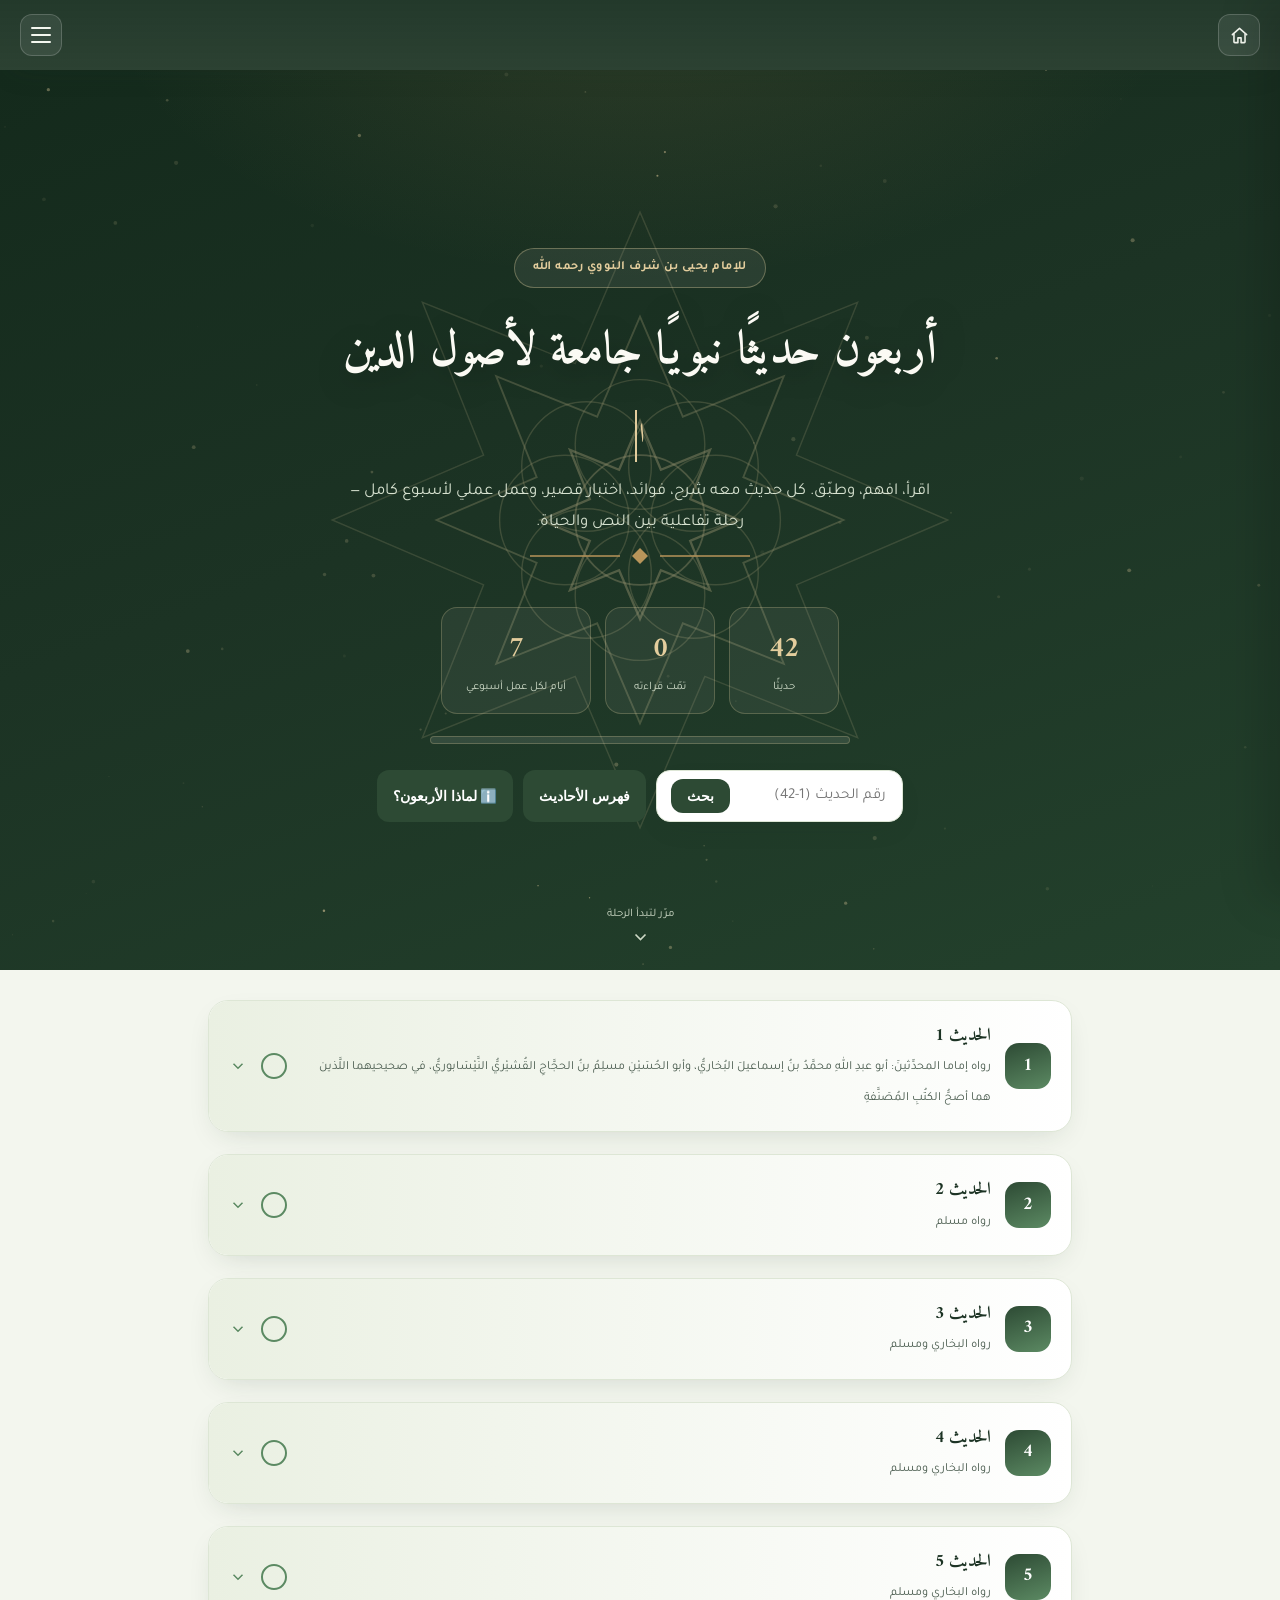
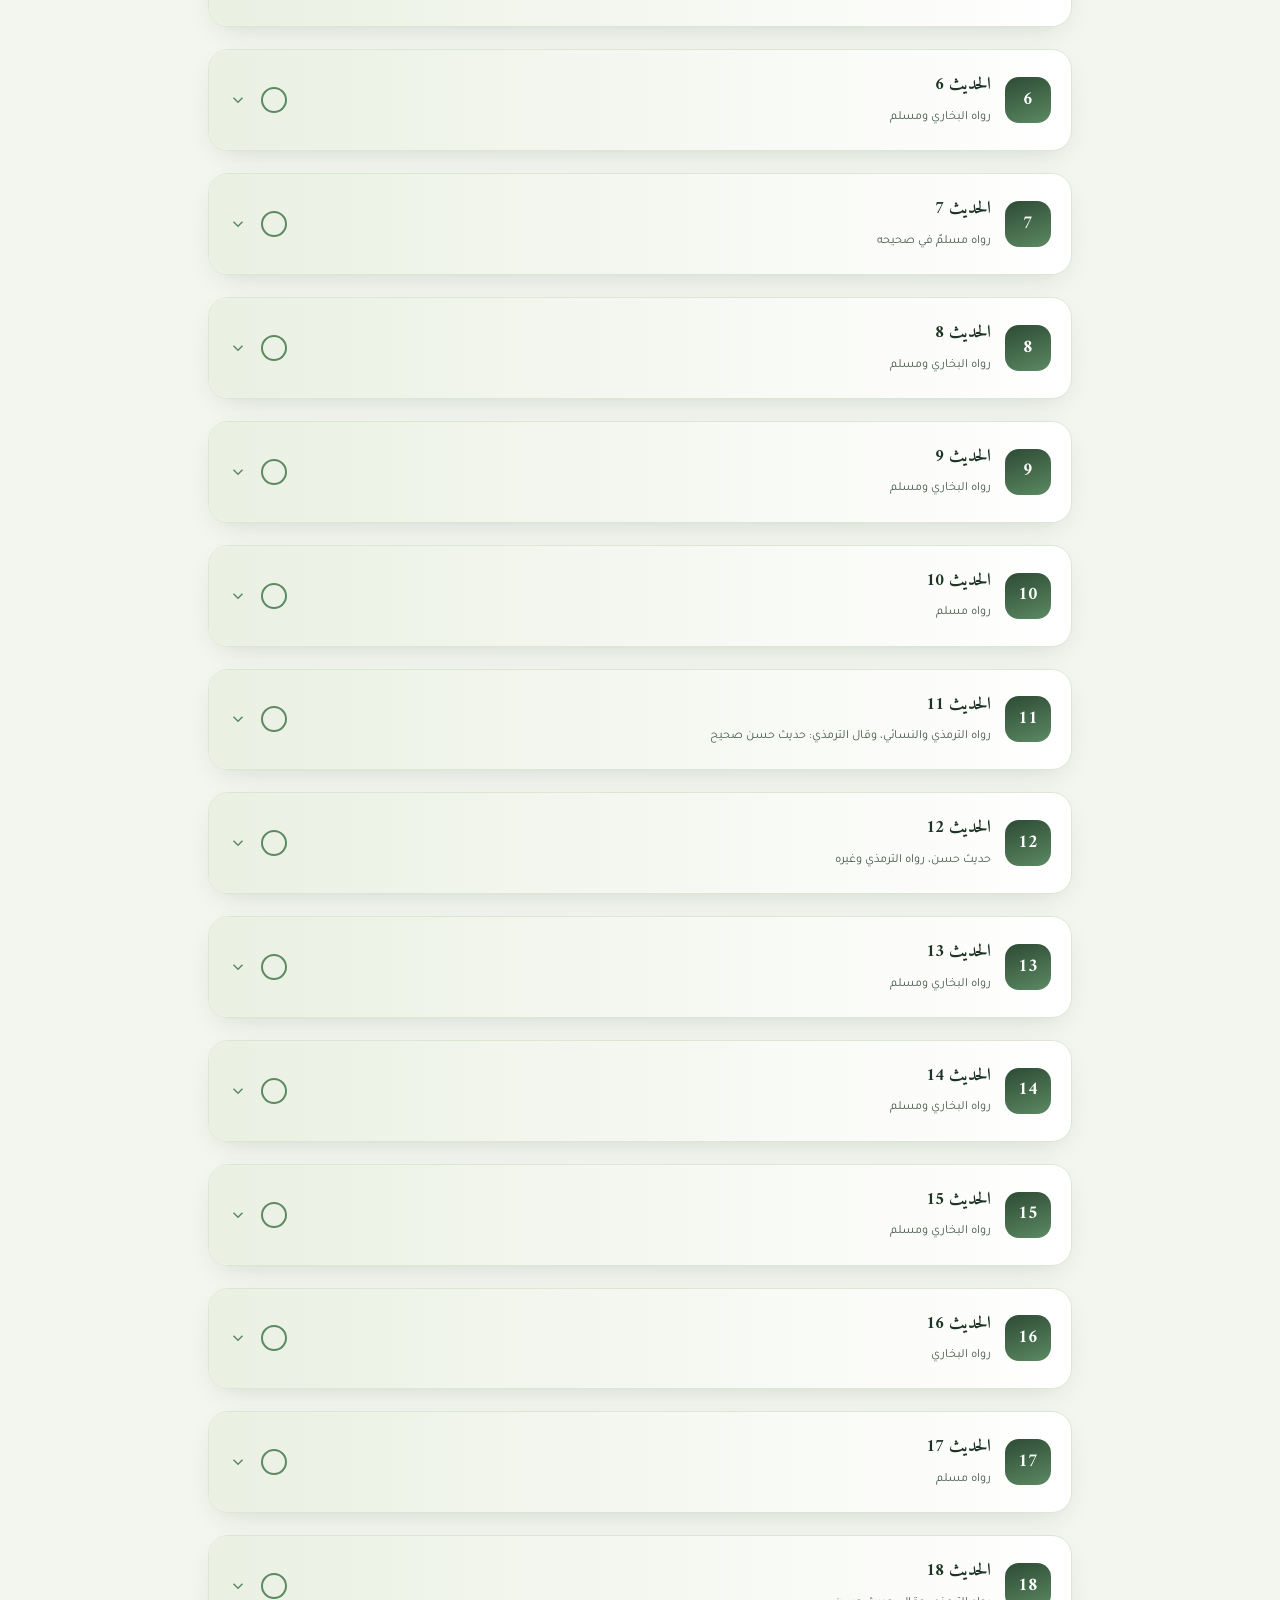
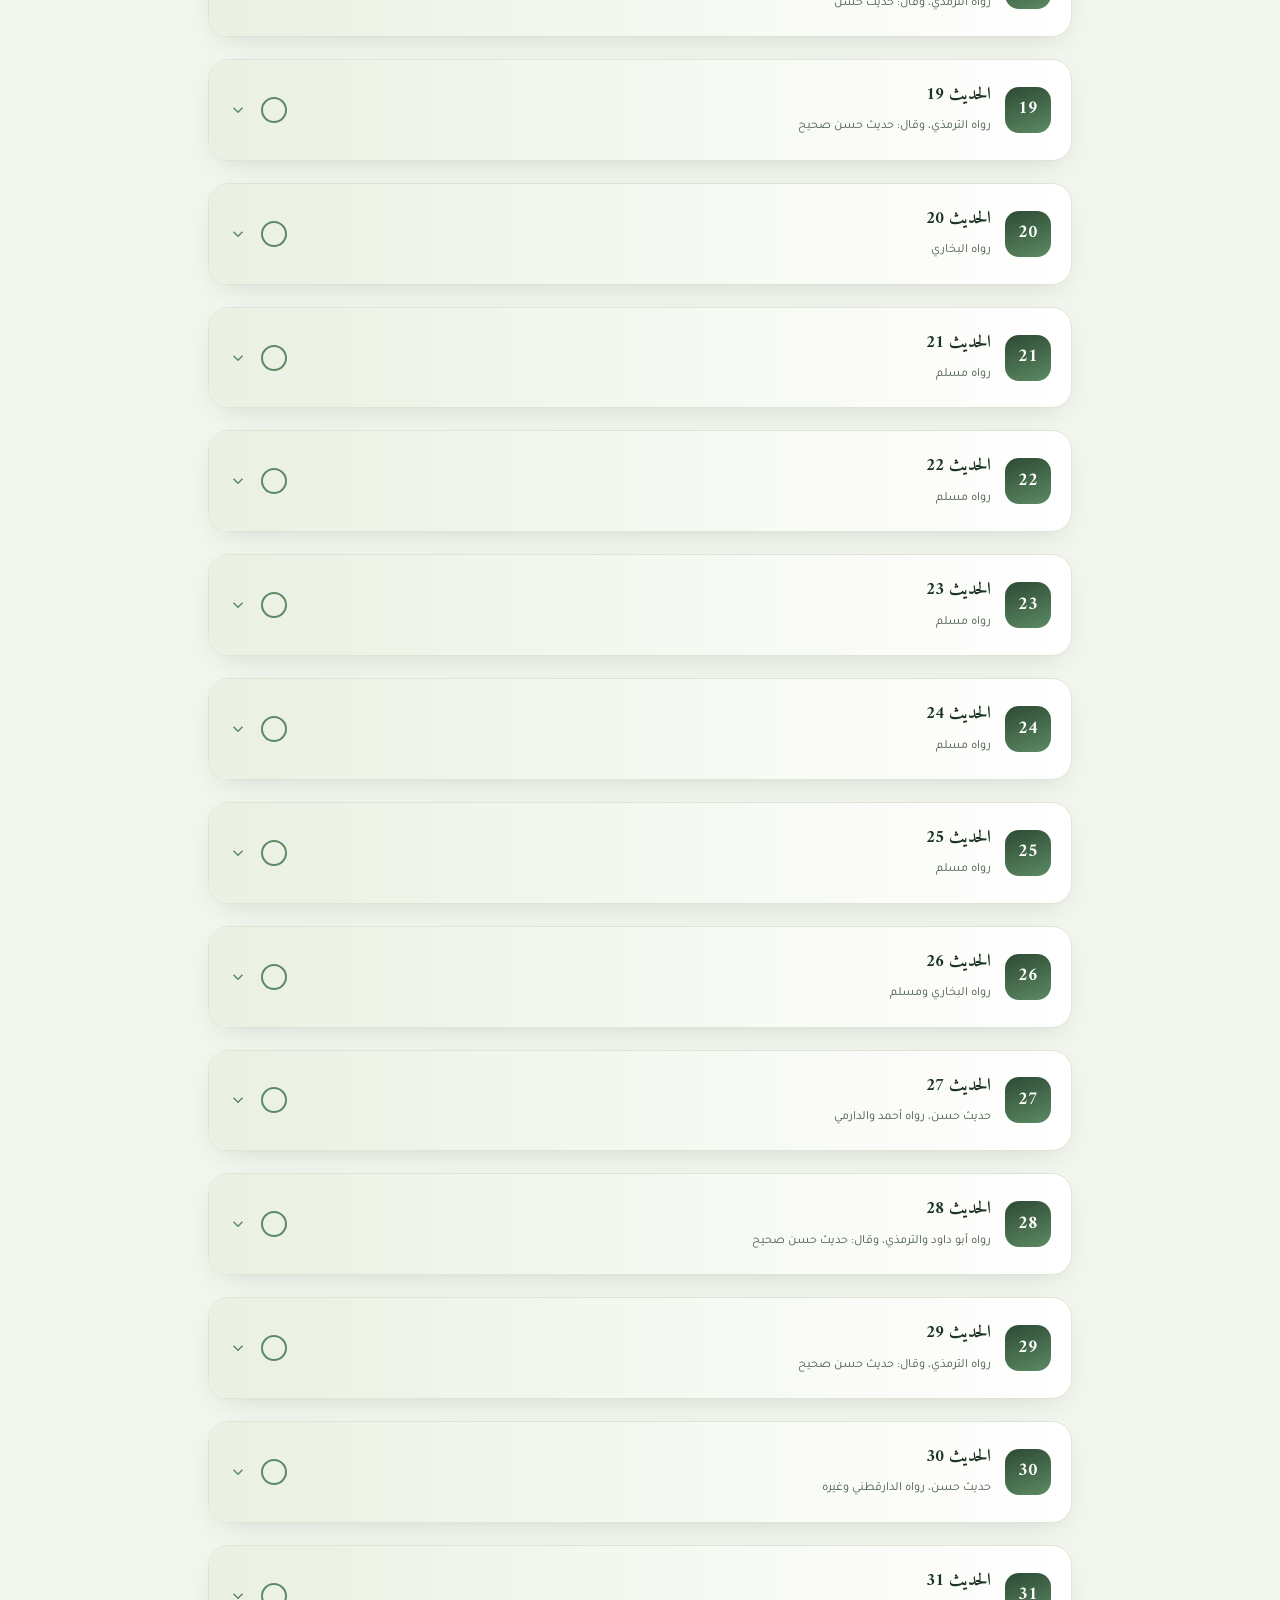
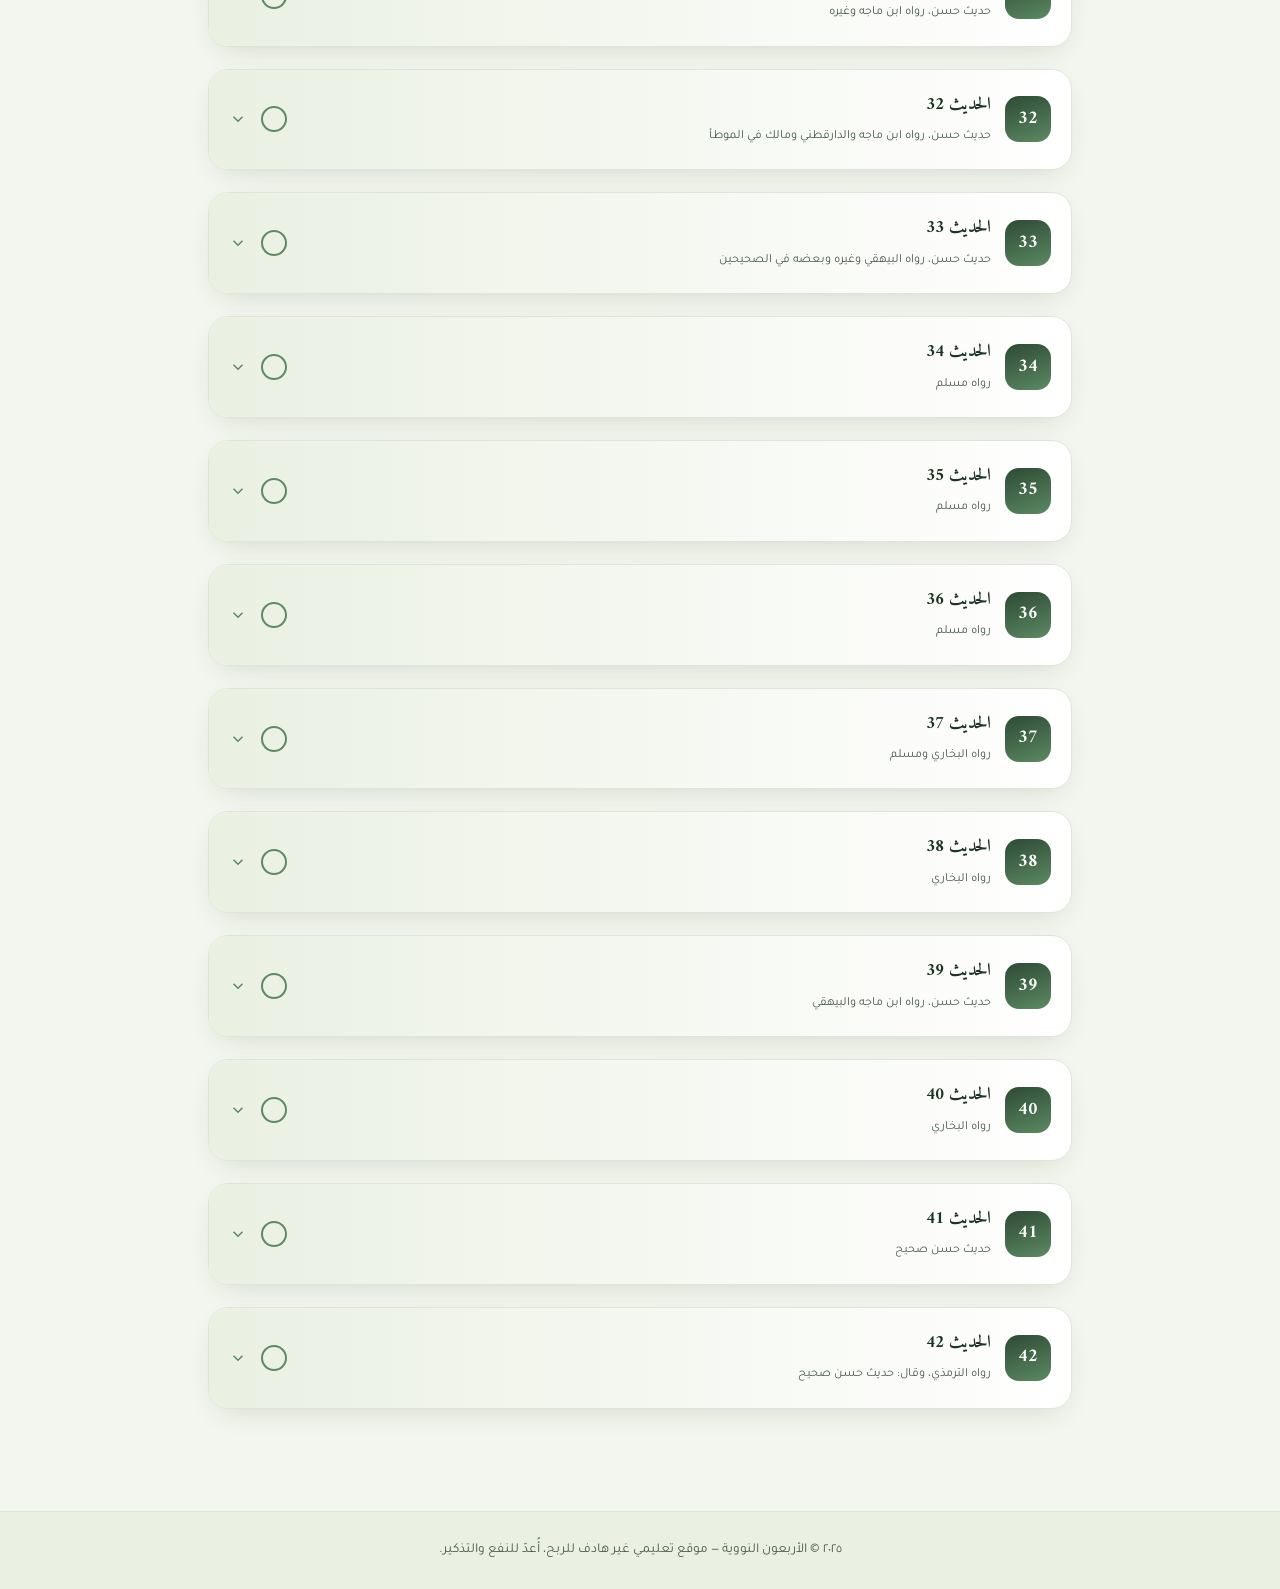
==== commit d13fbccd: "Update hadith_site.html update" ====
--- a/hadith_site.html
+++ b/hadith_site.html
@@ -502,7 +502,8 @@
 
 والمقصود من هذه النية أمران: تمييز العادات من العبادات، وتمييز العبادات بعضها من بعض. فمن أمثلة الأول: رجل يأكل الطعام شهوةً فقط، وآخر يأكله امتثالًا لأمر الله في قوله تعالى ﴿وَكُلُوا وَاشْرَبُوا﴾؛ فأكل الثاني عبادة وأكل الأول عادة. ومن أمثلة الثاني: من يصلي ركعتين ينوي بهما نافلة، وآخر يصليهما ينوي بهما فريضة، فالعملان تميّزا بالنية وحدها.
 
-والنية محلّها القلب وحده، فلا يُشرع التلفظ بها لا سرًّا ولا جهرًا؛ لأن الله يعلم ما في القلوب، ولم يرد عن النبي ﷺ ولا عن أصحابه أنهم كانوا يتلفظون بالنية قبل العبادة.`,
+والنية محلّها القلب وحده، فلا يُشرع التلفظ بها لا سرًّا ولا جهرًا؛ لأن الله يعلم ما في القلوب، ولم يرد عن النبي ﷺ ولا عن أصحابه أنهم كانوا يتلفظون بالنية قبل العبادة. بصيغة أخرى:
+يبين هذا الحديث أن النية هي أساس جميع الأعمال، وأن قبول العمل وثوابه عند الله لا يكون إلا إذا كان خالصًا له سبحانه، فقوله ﷺ: «إنما الأعمال بالنيات» معناه أن صحة الأعمال وقبولها وقيمتها عند الله مرتبطة بالنية، وقوله: «وإنما لكل امرئ ما نوى» أي أن كل إنسان ينال من الأجر بقدر قصده ونيته، فمن قصد بعمله وجه الله أثيب، ومن قصد الدنيا أو مدح الناس فليس له إلا ما نواه. ثم ضرب النبي ﷺ مثالًا بالهجرة، لأنها كانت من أعظم الطاعات في ذلك الزمن، فمن هاجر ابتغاء مرضاة الله ورسوله نال أجر الهجرة كاملًا، ومن هاجر لأجل مال أو تجارة أو امرأة يتزوجها فقد حصل على ما قصد، لكنه حُرم أجر الهجرة الشرعي. ويدل الحديث أيضًا على أن محل النية القلب، فلا يشرع التلفظ بها، وأن النية تميز بين العبادات والعادات، وتميز بين أنواع العبادات نفسها، فالغسل مثلًا قد يكون عبادة أو عادة بحسب النية، وكذلك الركعتان قد تكونان سنة الفجر أو تحية المسجد أو سنة الوضوء. كما يدل الحديث على أن المباحات تتحول إلى عبادات إذا نوى بها المسلم التقرب إلى الله، كالأكل والنوم والعمل والدراسة، وأن الأعمال قد تتشابه في الظاهر لكنها تختلف عند الله باختلاف ما في القلوب، ولذلك كان السلف يعتنون بإصلاح نياتهم قبل العمل وأثناءه وبعده، لأن صلاح القلب هو أصل صلاح العمل`,
 
   benefits: [
     "النية أساس الأعمال، وبها يتميز العمل الصالح عن غيره، ويتميز الفرض من النفل",
@@ -586,7 +587,9 @@
 {
   n: 2,
 
-  text: `بَيْنَمَا نَحْنُ جُلُوسٌ عِنْدَ رَسُولِ اللهِ ﷺ ذَاتَ يَوْمٍ...`,
+  text:` <p>عن عُمرَ رَضِي اللهُ عَنْهُ قالَ:
+بَينَما نَحْنُ جُلُوسٌ عِنْدَ رَسُولِ اللهِ صَلَّى اللهُ عَلَيْهِ وَسَلَّمَ ذاتَ يَوْمٍ إذْ طلَعَ عَلَيْنا رَجُلٌ شَديدُ بَيَاضِ الثِّيابِ، شَديدُ سَوادِ الشَّعْرِ، لا يُرَى عَلَيْهِ أَثَرُ السَّفَرِ، وَلا يَعْرِفُهُ مِنَّا أَحَدٌ، حتَّى جَلَسَ إلى النَّبيِّ صَلَّى اللهُ عَلَيْهِ وَسَلَّمَ فَأَسْنَدَ رُكْبَتَيْهِ إِلى رُكْبَتَيْهِ، وَوَضَعَ كَفَّيْهِ على فَخِذَيْهِ؛ قالَ: يا محمَّدُ، أَخْبِرْنِي عَنِ الإسْلامِ. فَقالَ رسولُ اللهِ صَلَّى اللهُ عَلَيْهِ وَسَلَّمَ: {الإِسْلاَمُ أَنْ تَشْهَدَ أَنْ لاَ إِلَهَ إِلاَّ اللهُ وَأَنَّ مُحَمَّدًا رَسُولُ اللهِ، وَتُقِيمَ الصَّلاَةَ، وَتُؤْتِيَ الزَّكَاةَ، وَتَصُومَ رَمَضَانَ، وَتَحُجَّ الْبَيْتَ إِنِ اسْتَطَعْتَ إِليْهِ سَبِيلاً}. قالَ: صَدَقْتَ. قالَ: فَعَجِبْنا لَهُ، يَسْأَلُهُ وَيُصَدِّقُهُ. قالَ: فَأَخْبِرْنِي عَنِ الإيمانِ. قالَ: {أَنْ تُؤْمِنَ بِاللهِ وَمَلاَئِكَتِهِ وَكُتُبِهِ وَرُسُلِهِ وَاليَوْمِ الآخِرِ، وَتُؤْمِنَ بِالْقَدَرِ خَيْرِهِ وَشَرِّهِِ}. قالَ: صَدَقْتَ. قالَ: فَأَخْبِرْني عَنِ الإحسانِ؟ قالَ: {أَنْ تَعْبُدَ اللهَ كَأَنَّكَ تَرَاهُ، فَإِنْ لَمْ تَكُنْ تَرَاهُ فإِنَّهُ يَرَاكَ}. قالَ: فَأَخْبِرْني عَنِ السَّاعةِ. قالَ: {مَا الْمَسْؤُولُ عَنْها بِأَعْلَمَ مِنَ السَّائِلِ}. قالَ: فَأخْبِرْني عَنْ أَمَاراتِها. قالَ: {أَنْ تَلِدَ الأَمَةُ رَبَّتَهَا، وَأَنْ تَرَى الْحُفَاةَ الْعُرَاةَ الْعَالَةَ رِعَاءَ الشَّاءِ، يَتَطاوَلُونَ فِي الْبُنْيَانِ}. قالَ: ثُمَّ انْطَلَقَ، فَلَبِثْتُ مَلِيًّا.ثُمَّ قالَ لي: {يا عُمَرُ، أَتَدْرِي مَنِ السَّائِلُ؟}. قُلتُ: اللهُ وَرَسُولُهُ أَعْلَمُ. قالَ: {فَإِنَّهُ جِبْرِيلُ أَتَاكُمْ يُعَلِّمُكُمْ دِينَكُمْ}       <br><strong>رواه مسلم</strong>
+      </p>`,
 
   narrator: "رواه مسلم",
 
@@ -598,7 +601,8 @@
 
 ثم سأله عن الساعة، فبيّن النبي ﷺ أن وقتها لا يعلمه إلا الله، وذكر بعض علاماتها.
 
-وفي نهاية الحديث أخبر النبي ﷺ الصحابة أن السائل كان جبريل عليه السلام، وقد جاء ليعلّمهم دينهم.`,
+وفي نهاية الحديث أخبر النبي ﷺ الصحابة أن السائل كان جبريل عليه السلام، وقد جاء ليعلّمهم دينهم.
+بصيغة أخرى:يُعد هذا الحديث من أعظم أحاديث الإسلام، حتى قال العلماء: "هذا الحديث هو الدين كله"؛ لأنه جمع أصول الدين الثلاثة: الإسلام، والإيمان، والإحسان، ثم ذكر أشراط الساعة، فاشتمل على العقيدة والعبادات والأخلاق والسلوك. يروي عمر بن الخطاب رضي الله عنه أنهم كانوا جلوسًا عند رسول الله ﷺ، وفي ذلك إشارة إلى أنهم كانوا في مجلس علم يتلقون فيه الوحي والهداية، فإذا برجل يدخل عليهم لا يعرفه أحد، وقد كان شديد بياض الثياب، شديد سواد الشعر، وهي هيئة تدل على الجمال والنظافة، مع أنه لا يظهر عليه أثر السفر، لأن المسافر في ذلك الزمن لا بد أن يبدو عليه الغبار والتعب، ومع ذلك لم يكن أحد من الصحابة يعرفه، فتعجبوا من أمره. ثم تقدم حتى جلس أمام النبي ﷺ جلسة المتعلم المؤدب، فألصق ركبتيه بركبتي النبي ﷺ، ووضع كفيه على فخذيه، وفي هذا تعليم لأدب طالب العلم من حسن الجلوس، والقرب من المعلم، والإنصات وعدم التكبر. ثم بدأ ينادي النبي بقوله: "يا محمد"، ولم يقل: يا رسول الله، لأن المتحدث في الحقيقة هو جبريل عليه السلام وقد جاء في صورة رجل ليُعلِّم الصحابة، ثم سأله عن الإسلام، فبيَّن النبي ﷺ أن الإسلام هو الأعمال الظاهرة التي يقوم عليها الدين: الشهادتان، والصلاة، والزكاة، وصوم رمضان، وحج البيت لمن استطاع إليه سبيلًا. ثم سأله عن الإيمان، فانتقل النبي ﷺ إلى أعمال القلب وعقائده، فذكر الإيمان بالله، وملائكته، وكتبه، ورسله، واليوم الآخر، والإيمان بالقدر خيره وشره، فالإسلام يتعلق بالظاهر، والإيمان يتعلق بالباطن، وهما إذا اجتمعا افترقا، وإذا افترقا اجتمعا. ثم سأله عن الإحسان، وهو أعلى مراتب الدين، فقال النبي ﷺ: «أن تعبد الله كأنك تراه، فإن لم تكن تراه فإنه يراك»، أي أن يبلغ المسلم مقام المراقبة واستحضار نظر الله إليه في كل لحظة، فيحسن عبادته ويبتعد عن المعصية. ثم سأله عن الساعة، فقال النبي ﷺ: «ما المسؤول عنها بأعلم من السائل»، أي إن علم وقتها مما استأثر الله به، فلا يعلمه نبي ولا مَلَك، وإنما يعلم الله وحده متى تقوم. ثم سأله عن أماراتها، فذكر علامتين عظيمتين: «أن تلد الأمة ربتها»، وقد فسرها العلماء بانتشار العقوق واختلال الأحوال حتى يعامل الأبناء أمهاتهم معاملة السيد لأمَته، أو بكثرة الفتوحات وملك الإماء، و«أن ترى الحفاة العراة العالة رعاء الشاء يتطاولون في البنيان»، أي أن الفقراء الذين كانوا يرعون الغنم ويتصفون بالفقر والحاجة يصبحون أصحاب أموال يتفاخرون ببناء القصور وناطحات السحاب، وهو من علامات تغير أحوال الناس واقتراب الساعة. وبعد انتهاء الأسئلة انصرف الرجل، فلبث الصحابة زمنًا، ثم قال لهم النبي ﷺ: «يا عمر، أتدري من السائل؟» قال: الله ورسوله أعلم، فقال: «فإنه جبريل أتاكم يعلمكم دينكم»، أي أن جبريل لم يأت ليسأل لأنه يجهل، وإنما جاء بأسلوب السؤال والجواب ليكون التعليم أبلغ وأثبت في النفوس، ولذلك ختم النبي ﷺ بقوله: «يعلمكم دينكم»؛ لأن ما ذُكر في هذا الحديث يشمل الدين كله: الإسلام، والإيمان، والإحسان، وأمر الآخرة، وآداب طلب العلم، ومنهج التعليم، ولذلك عده العلماء من أجمع الأحاديث وأعظمها، وقالوا: هذا الحديث أصلٌ عظيمٌ تدور عليه معاني الإسلام كلها، حتى كأنه جمع الدين بأكمله في مجلس واحد.`,
 
   benefits: [
     "الدين منهج متكامل يجمع بين العمل والاعتقاد وإصلاح القلب",
@@ -697,7 +701,8 @@
 
 وقد ذُكر الحج في الحديث قبل الصوم، وهذا -كما بيّن الشيخ ابن عثيمين- من باب الترتيب في الذِّكر لا الترتيب في الوجوب أو الزمن.
 
-والحكمة من تنوّع هذه الأركان بين بذل المال والكفّ عن الشهوة وإجهاد البدن هي كمال الامتحان والابتلاء؛ فبعض الناس يسهل عليه ركن ويصعب عليه غيره، فجاءت متنوعة ليكتمل بها اختبار صدق العبودية لله.`,
+والحكمة من تنوّع هذه الأركان بين بذل المال والكفّ عن الشهوة وإجهاد البدن هي كمال الامتحان والابتلاء؛ فبعض الناس يسهل عليه ركن ويصعب عليه غيره، فجاءت متنوعة ليكتمل بها اختبار صدق العبودية لله. بصيغة أخرى:
+يروي هذا الحديث عبد الله بن عمر رضي الله عنهما أن رسول الله ﷺ قال: «بُنِيَ الإسلامُ على خمس...»، وهذا الحديث من الأحاديث الجامعة التي تبين أركان الإسلام العملية التي لا يقوم الإسلام إلا بها. وقد بدأ النبي ﷺ بقوله: «بُنِيَ»، ولم يقل: يتكون أو يشتمل؛ لأن كلمة «بُنِيَ» تشبه الإسلام بالبناء العظيم الذي يحتاج إلى أساس وأعمدة يقوم عليها، فكما أن البيت لا يبقى قائمًا إذا سقطت أعمدته، فإن الإسلام لا يستقيم إلا بهذه الأركان. وليس معنى الحديث أن الإسلام يقتصر على خمس فقط، فالإسلام يشمل جميع الأوامر والنواهي والأخلاق والمعاملات، ولكن هذه الخمس هي الأركان والأسس التي يقوم عليها الدين، كما أن البيت لا يتكون من الأعمدة وحدها، بل فيها جدران وأبواب وسقف وأثاث، إلا أن الأعمدة هي التي تحمل البناء كله. ثم بدأ النبي ﷺ بأعظم الأركان فقال: «شهادة أن لا إله إلا الله وأن محمدًا رسول الله»، لأنها أصل الدين وأساسه، فلا يقبل أي عمل بدون تحقيق التوحيد والإيمان برسالة النبي ﷺ. ثم ذكر إقام الصلاة ولم يقل أداء الصلاة، لأن الإقامة تعني المحافظة عليها بشروطها وأركانها وخشوعها وفي أوقاتها، فهي الصلة الدائمة بين العبد وربه، وهي عمود الإسلام. ثم ذكر إيتاء الزكاة، وهي حق واجب في مال الأغنياء لتطهير النفوس والأموال، وتحقيق التكافل بين المسلمين. ثم ذكر حج البيت لمن استطاع إليه سبيلًا، وهو عبادة عظيمة تجمع معاني التوحيد والخضوع والوحدة، لكنه يجب مرة واحدة في العمر على القادر. ثم ختم بـ صوم رمضان، وهو عبادة سرية يتربى بها المسلم على التقوى والصبر ومراقبة الله. وقد قدَّم النبي ﷺ الشهادتين والصلاة والزكاة لأنها تتكرر باستمرار في حياة المسلم، أما الحج فلا يجب إلا مرة واحدة، والصيام يكون شهرًا واحدًا في السنة. ويعلمنا هذا الحديث أن المسلم لا يهتم بالنوافل قبل أن يحافظ على الأركان، فمن قصَّر في الفرائض ثم انشغل بالمستحبات فقد أخطأ ترتيب الأولويات. ولذلك عدَّ العلماء هذا الحديث أصلًا في بيان أركان الإسلام، كما أن حديث جبريل أصلٌ في بيان مراتب الدين كلها، فحديث جبريل ذكر الإسلام والإيمان والإحسان، أما هذا الحديث فقد خصَّ أركان الإسلام العملية بالبيان، ليؤكد أن هذه الأركان هي الدعائم التي يقوم عليها الدين، وأن المحافظة عليها هي أول واجبات المسلم بعد تحقيق التوحيد.`,
 
   benefits: [
     "الإسلام مبني على أركان واضحة محددة، وليس أمرًا مبهمًا",
@@ -781,7 +786,8 @@
 
 وبيّن النبي ﷺ أن هذا القدر السابق قد يخفى أثره على الناس، فقد يعمل الإنسان بعمل أهل الجنة حتى يقترب من دخولها، فيسبق عليه الكتاب فيُختم له بعمل أهل النار فيدخلها، والعكس كذلك، وفي هذا تحذير من الاغترار بالعمل الظاهر، ودعوة إلى الثبات وسؤال الله حسن الخاتمة.
 
-وقد بيّن الشيخ ابن عثيمين أن الإيمان بالقدر لا يعني ترك العمل والاتكال، بل الإنسان مأمور بالأخذ بالأسباب، وعلم الغيب عند الله وحده.`,
+وقد بيّن الشيخ ابن عثيمين أن الإيمان بالقدر لا يعني ترك العمل والاتكال، بل الإنسان مأمور بالأخذ بالأسباب، وعلم الغيب عند الله وحده,بصغية أخرى:
+هذا الحديث من أعظم الأحاديث التي تبين قدرة الله تعالى في خلق الإنسان، وأن حياة الإنسان كلها مكتوبة قبل أن يخرج إلى الدنيا. يبدأ خلق الإنسان بنطفة أربعين يومًا، ثم تتحول إلى علقة أربعين يومًا، ثم إلى مضغة أربعين يومًا، ثم يرسل الله إليه الملك فينفخ فيه الروح، وهذه النفخة هي التي يصبح بها الجنين إنسانًا حيًا، ثم يؤمر الملك بكتابة أربع كلمات عظيمة: رزقه، وأجله، وعمله، وهل هو سعيد أو شقي. وليس معنى ذلك أن الإنسان مجبور، بل الله سبحانه علم ما سيختاره العبد فكتبه قبل وقوعه. ثم ذكر النبي ﷺ أن الإنسان قد يعمل بعمل أهل الجنة زمنًا طويلًا حتى لا يبقى بينه وبينها إلا ذراع، فيسبق عليه ما كتبه الله فيعمل بعمل أهل النار فيدخلها، والعكس كذلك. والمقصود أن العبرة بالخواتيم، ولذلك كان السلف يخافون سوء الخاتمة رغم كثرة أعمالهم. وفي هذا الحديث دعوة إلى الإخلاص والثبات وعدم الاغترار بالطاعات، والإكثار من الدعاء: "يا مقلب القلوب ثبت قلبي على دينك."`,
 
   benefits: [
     "الإيمان بأن رزق الإنسان وأجله وعمله ومآله كلها مكتوبة عند الله من أركان الإيمان بالقدر",
@@ -866,7 +872,11 @@
 
 ومن أمثلة ذلك: من يتعبّد بصيغة ذكر أو عبادة لم يرد بها الشرع، أو يخصّص عبادة مشروعة بزمان أو مكان أو كيفية لم يأتِ بها الدليل.
 
-وفي رواية مسلم: «مَنْ عَمِلَ عَمَلاً لَيْسَ عَلَيْهِ أَمْرُنَا فَهُوَ رَدٌّ»، وهذا الحكم خاص بالعبادات التي أصلها التوقيف، أما الأمور الدنيوية والمعاملات فالأصل فيها الإباحة ما لم يرد نهي عنها.`,
+وفي رواية مسلم: «مَنْ عَمِلَ عَمَلاً لَيْسَ عَلَيْهِ أَمْرُنَا فَهُوَ رَدٌّ»، وهذا الحكم خاص بالعبادات التي أصلها التوقيف، أما الأمور الدنيوية والمعاملات فالأصل فيها الإباحة ما لم يرد نهي عنها,بصيغة اخرى:
+هذا الحديث أصل عظيم في حفظ الدين من التحريف، ومعناه أن كل عبادة أو عمل يُتقرب به إلى الله ولم يشرعه الله ورسوله فهو مردود على صاحبه مهما حسنت نيته. فالعبادة لا تُقبل إلا بشرطين: الإخلاص لله، والمتابعة لرسول الله ﷺ. ولهذا لا يجوز أن نبتدع عبادات جديدة أو نغير في كيفية العبادات التي شرعها النبي ﷺ.
+لماذا البدعة خطيرة؟
+البدعة ليست أعظم من الشرك أو الكفر بإطلاق، فالشرك الأكبر والكفر أكبر الذنوب وأعظمها بلا خلاف. لكن قال بعض العلماء: البدعة أخطر من المعصية؛ لأن صاحب المعصية يعلم أنه مذنب وقد يتوب، أما المبتدع فيظن أنه على حق فيستمر في بدعته ولا يتوب منها غالبًا. ولهذا قال بعض السلف: "البدعة أحب إلى إبليس من المعصية"؛ لأن المعصية يُرجى لصاحبها التوبة، أما المبتدع فيصعب عليه الرجوع لأنه يعتقد أنه يطيع الله. أما إذا كانت البدعة بدعة مكفرة تصل بصاحبها إلى الكفر، فهي تدخل في باب الكفر، وليس لأنها بدعة فقط، بل لأنها اشتملت على كفر.
+فالواجب على المسلم أن يزن كل عبادة بميزان القرآن والسنة، فلا يزيد ولا ينقص، لأن الدين كامل، وقد قال الله تعالى: ﴿اليوم أكملت لكم دينكم﴾.`,
 
   benefits: [
     "تحريم إحداث أي شيء جديد في الدين ولو كان بنية حسنة",
@@ -932,8 +942,184 @@
     "شرح الأربعين النووية للشيخ ابن عثيمين"
   ]
 },
-{n:6, text:`إنَّ الحَلاَلَ بَيِّنٌ وَإِنَّ الْحَرَامَ بَيِّنٌ، وَبَيْنَهُما أُمُورٌ مُشْتَبِهَاتٌ لاَ يَعْلَمُهُنَّ كَثِيرٌ مِنَ النَّاسِ، فَمَنِ اتَّقَى الشُّبُهَاتِ فَقَدِ اسْتَبْرَأَ لِدِينِهِ وعِرْضِهِ... أَلاَ وَإِنَّ فِي الْجَسَدِ مُضْغَةً إِذَا صَلَحَتْ صَلَحَ الْجَسَدُ كُلُّهُ، وَإِذَا فَسَدَتْ فَسَدَ الْجَسَدُ كُلُّهُ، أَلاَ وهِيَ الْقَلْبُ.`, narrator:"رواه البخاري ومسلم", raw:"عن النعمان بن بشير رضي الله عنهما"},
-{n:7, text:`الدِّينُ النَّصِيحَةُ. قُلْنَا: لِمَنْ؟ قالَ: للهِ وَلِكِتَابِهِ وَلِرَسُولِهِ وَلأَِئِمَّةِ الْمُسْلِمِينَ وَعَامَّتِهِمْ.`, narrator:"رواه مسلم", raw:"عن تميم الداري رضي الله عنه"},
+
+  {
+    n: 6,
+
+    text: `إِنَّ الحَلاَلَ بَيِّنٌ، وَإِنَّ الحَرَامَ بَيِّنٌ، وَبَيْنَهُمَا أُمُورٌ مُشْتَبِهَاتٌ لاَ يَعْلَمُهُنَّ كَثِيرٌ مِنَ النَّاسِ، فَمَنِ اتَّقَى الشُّبُهَاتِ فَقَدِ اسْتَبْرَأَ لِدِينِهِ وَعِرْضِهِ، وَمَنْ وَقَعَ فِي الشُّبُهَاتِ وَقَعَ فِي الحَرَامِ، كَالرَّاعِي يَرْعَى حَوْلَ الحِمَى يُوشِكُ أَنْ يَرْتَعَ فِيهِ، أَلاَ وَإِنَّ لِكُلِّ مَلِكٍ حِمًى، أَلاَ وَإِنَّ حِمَى اللهِ مَحَارِمُهُ، أَلاَ وَإِنَّ فِي الجَسَدِ مُضْغَةً إِذَا صَلَحَتْ صَلَحَ الجَسَدُ كُلُّهُ، وَإِذَا فَسَدَتْ فَسَدَ الجَسَدُ كُلُّهُ، أَلاَ وَهِيَ القَلْبُ.`,
+
+    narrator:"رواه البخاري ومسلم",
+
+    raw: "عن أبي عبد الله النُّعْمانِ بنِ بَشِيرٍ رضي الله عنهما، قال: سمعت رسول الله ﷺ يقول",
+
+    simple: `يقسّم النبي ﷺ أحكام الشريعة في هذا الحديث العظيم إلى ثلاثة أقسام متضحة:
+الأول: حلال بيّن واضح لا شك فيه، كالطيبات والمكاسب المشروعة.
+الثاني: حرام بيّن ظاهر لا شبهة فيه، كالخمر والظلم والسرقة.
+الثالث: أمور مشتبهة يلتبس حكمها بين الحلال والحرام، ولا يعلم حكمها كثير من الناس، بينما يعلمها الراسخون في العلم.
+
+ثم يبيّن النبي ﷺ موقف المسلم من هذه الشبهات: فمن تركها اتقاءً لله فقد طلب السلامة لدينه بينه وبين الله، ولدينه وعرضه أمام الناس فلا يطعنون فيه. أما من تجرأ على الشبهات واستهان بها، فإنه يُوشك أن يقع في الحرام الصريح.
+
+وضرب النبي ﷺ لذلك مثلًا بليغًا بالراعي الذي يرعى غنمه بقرب الأرض المحمية (الحمى)، فهذا الراعي يوشك أن تتسلل ماشيته إلى داخل الحمى وتأكل منه. ولله تعالى حمى في أرضه وهي "محارمه" التي نهى عنها.
+
+ثم يختم الحديث بأصل صلاح الجوارح وهو صلاح القلب؛ فالقلب هو الملك والأعضاء جنوده، فإذا صلح القلب بالتقوى والورع والإخلاص صالحت أفعال الجسد كلها، وإذا فسد بالشهوات والشبهات فسدت الجوارح كلها,بصيغة أخرى:
+يبين النبي ﷺ أن الأحكام ثلاثة أقسام: حلال واضح، وحرام واضح، وأمور مشتبهة لا يعرف حكمها كثير من الناس. فمن ترك المشتبهات حفظ دينه من الوقوع في الحرام، وحفظ عرضه من كلام الناس. ثم ضرب النبي ﷺ مثلًا بديعًا، فشبه من يتساهل في المشتبهات براعي غنم يرعى قريبًا من أرض الملك المحمية، فلا بد أن تدخل غنمه إليها يومًا ما. وكذلك من اقترب من الشبهات يوشك أن يقع في الحرام. ثم ختم الحديث بأصل عظيم فقال: "ألا وإن في الجسد مضغة..." وهي القلب، فإذا صلح القلب بالإيمان والإخلاص والخوف من الله، صلح اللسان والعين والجوارح كلها، وإذا فسد القلب فسدت الأعمال كلها. لذلك كان السلف يهتمون بإصلاح القلوب أكثر من الاهتمام بالمظاهر؛ لأن القلب هو قائد الجسد. ويعلمنا الحديث أن المسلم الورع يبتعد عن كل ما يشك فيه حتى يحافظ على دينه، فلا يغش، ولا يأكل المال المشبوه، ولا يدخل في العلاقات أو المعاملات المحرمة، لأن الوقاية خير من الوقوع في الحرام`,
+
+    benefits: [
+      "تقسيم الأفعال والأحكام الشرعية إلى: حلال بيّن، وحرام بيّن، ومشتبهات",
+      "أهمية الورع والابتعاد عن مواطن الشبهات صيانةً للدين والعرض",
+      "الوقوع في الشبهات والتساهل فيها يبدأ خطواتٍ تؤدي تدريجيًا إلى الوقوع في الحرام الصريح",
+      "ضرب الأمثال وتقريب المفاهيم الفقهية والتربوية للناس وسيلة نبوية جليلة",
+      "القلب هو أصل صلاح الجوارح أو فسادها، والاهتمام بأعمال القلوب مقدَّم على أعمال الجوارح"
+    ],
+
+    apply: [
+      "أترك الأمور والتعاملات المالية التي أشك في حِلِّها حتى أسأل أهل العلم الراسخين",
+      "أبتعد عن مواطن التهم والمجالس المريبة صيانةً لعرضي وديني من كلام الناس",
+      "أجعل بيني وبين الحرام سياجًا واقيًا بترك بعض ما لا بأس به حذرًا مما به بأس",
+      "أصلح قلبي وأطهره من الغل والرياء والشهوات، لأن صلاح الجوارح من صلاحه",
+      "أسأل أهل العلم والاختصاص فورًا عندما يلتبس عليّ حكم مسألة معينة"
+    ],
+
+    quizItems: [
+      {
+        q: "ما موقف المسلم الصحيح من الأمور المشتبهات كما ورد في الحديث؟",
+        options: [
+          "الإقدام عليها واقترافها فورًا",
+          "اتقاؤها وتركها استبراءً للدين والعرض",
+          "تجاهلها والعمل بها دون بحث"
+        ],
+        correct: 1
+      },
+      {
+        q: "بمَ ضرب النبي ﷺ المثل لمن يقع في الشبهات؟",
+        options: [
+          "بالزارع الذي يسقي أرضه",
+          "بالراعي الذي يرعى حول الحمى ويوشك أن يرتع فيه",
+          "بالتاجر الذي يخسر تجارته"
+        ],
+        correct: 1
+      },
+      {
+        q: "ما الذي يترتب عليه صلاح سائر الجسد والجوارح؟",
+        options: [
+          "صلاح القلب",
+          "قوة البدن",
+          "كثرة الأكل والشراب"
+        ],
+        correct: 0
+      }
+    ],
+
+    weekly: {
+      intro: "اختر مسألة أو معاملة تشعر بشرعيتها أو ملابستها للشبهة، وتوقف عنها هذا الأسبوع حتى تستبرئ لدينك وعرضك.",
+
+      tasks: [
+        "حدد أمراً أو عادة تشعر أنها قد تدخل في باب الشبهات أو التهم",
+        "امتنع عنها هذا الأسبوع ابتغاء السلامة لدينك وعرضك",
+        "ابحث عن حكمها الشرعي الصحيح عن طريق سؤال أهل العلم أو المراجع المعتمدة"
+      ],
+
+      reflect: [
+        "هل شعرت بالطمأنينة وراحة البال بعد ترك ما استربت فيه؟",
+        "كيف ساهم ترك الشبهات في حماية وقتك وفكرك وقلبك؟"
+      ]
+    },
+
+    extraRefs: [
+      "صحيح البخاري",
+      "صحيح مسلم",
+      "جامع العلوم والحكم لابن رجب الحنبلي",
+      "شرح الأربعين النووية للشيخ ابن عثيمين"
+    ]
+  },
+  {
+    n: 7,
+
+    text: `الدِّينُ النَّصِيحَةُ، قُلْنَا: لِمَنْ؟ قَالَ: لِلَّهِ، وَلِكِتَابِهِ، وَلِرَسُولِهِ، وَلأَئِمَّةِ المَسْلِمِينَ، وَعَامَّتِهِمْ.`,
+
+    narrator: "رواه مسلمٌ في صحيحه",
+
+    raw: "عن أبي رقية تميم بن أوس الداري رضي الله عنه، أن النبي ﷺ قال:",
+
+    simple: `يحصر النبي ﷺ عماد الدين وركنه الأعظم في "النصيحة"، وهي إخلاص الشيء وتنقيته من الشوائب والارتياب، وقصد الخير للمنصوح.
+
+وقد فصل النبي ﷺ مجالات النصيحة في خمسة محاور أساسية:
+1. النصيحة لله: بالإيمان به وحده، ونفي الشريك عنه، وإخلاص العبادة له، وإثبات أسمائه وصفاته كما جلّت.
+2. النصيحة لكتابه: بالإيمان بأنه كلام الله، وتلاوته، وتدبر آياته، والعمل بأحكامه، والدفاع عنه ضد الشبهات.
+3. النصيحة لرسوله ﷺ: بالإيمان برسالته، وتصديق أخبره، وامتثال أوامره، واجتناب نواهيه، ونشر سنته والذب عنها.
+4. النصيحة لأئمة المسلمين: وهم الحكام والعلماء؛ بالنصيحة للحكام بالطاعة في غير معصية وإسداء النصح بأسلوب راقٍ وخاص، وللعلماء بنشر علمهم ومحبتهم وعدم تتبع زلاتهم.
+5. النصيحة لعامة المسلمين: بشفقة قلوبنا عليهم، وإرشادهم للمصالح، وكف الأذى عنهم، وأن نحب لهم ما نحب لأنفسنا,بصيغة أخرى:
+يبين النبي ﷺ أن الدين كله قائم على النصيحة، والمقصود بالنصيحة ليس مجرد إعطاء النصائح بالكلام، بل الإخلاص والصدق، وإرادة الخير، والقيام بحقوق الله وحقوق عباده على أكمل وجه. لذلك بيَّن النبي ﷺ أن النصيحة تكون لله بالإخلاص في عبادته وتوحيده وطاعته، ولكتابه بالإيمان به وتعظيمه وتلاوته والعمل بأحكامه، ولرسوله ﷺ بالإيمان به ومحبته وطاعته واتباع سنته ونشرها، ولأئمة المسلمين بطاعتهم في المعروف والدعاء لهم ونصحهم بالحكمة والرفق، ولعامة المسلمين بمحبة الخير لهم، وتعليم جاهلهم، وإعانة محتاجهم، وستر عيوبهم، وترك غشهم وحسدهم. فالحديث يعلمنا أن المسلم الصادق يجعل حياته كلها قائمة على الإخلاص لله، والوفاء بالحقوق، وإرادة الخير لجميع المسلمين، ولذلك قال النبي ﷺ: «الدين النصيحة» لأنها أساس صلاح الدين كله`,
+
+    benefits: [
+      "النصيحة هي الركن الأعظم والدعامة الكبرى التي يقوم عليها هذا الدين",
+      "وجوب إخلاص التوحيد والعبادة لله تعالى والتسليم المطلق لكتابه وسنة نبيه ﷺ",
+      "ضرورة احترام العلماء وولاة الأمور ومعاونتهم بالخير والأسلوب النافع",
+      "ترسيخ الأخوة الإيمانية بين المسلمين ومحبة الخير للجميع وكف الأذى عنهم",
+      "الرفق والسرية في بذل النصيحة شرطان أساسيان لقبولها وتأثيرها"
+    ],
+
+    apply: [
+      "أنصح إخواني بالرفق واللين والسر دون تشهير أو إحراج أمام الآخرين",
+      "أحرص على تلاوة القرآن وتدبر آياته والعمل بما فيه يوميًا",
+      "أنشر المادة العلمية والسنة النبوية الصحيحة مستجيباً لطلب النصيحة للرسول ﷺ",
+      "أحب للمسلمين ما أحبه لنفسي من الخير والنجاح وأسعى في قضاء حوائجهم",
+      "أدعو لولاة الأمور والعلماء بالصلاح والتوفيق والسداد"
+    ],
+
+    quizItems: [
+      {
+        q: "ما المعنى الأساسي لـ «النصيحة» في لغة الشريعة؟",
+        options: [
+          "التشهير والتعنيف",
+          "إخلاص الشيء وتصفية القصد لإرادة الخير للمنصوح",
+          "التدخل فيما لا يعني الإنسان"
+        ],
+        correct: 1
+      },
+      {
+        q: "كيف تكون النصيحة لأئمة المسلمين (العلماء والحكام)؟",
+        options: [
+          "بتتبع زلاتهم ونشرها بين الناس",
+          "بمعاونتهم على الحق، ومحبتهم، والنصح بالرفق والسر",
+          "بمخالفتهم في كل شيء"
+        ],
+        correct: 1
+      },
+      {
+        q: "كم عدد الأقسام والمجالات التي ذكرها الحديث للنصيحة؟",
+        options: [
+          "ثلاثة أقسام",
+          "خمسة أقسام",
+          "سبعة أقسام"
+        ],
+        correct: 1
+      }
+    ],
+
+    weekly: {
+      intro: "اختر شخصاً مقرباً أو زميلاً لك، وقدم له نصيحة نافعة بأسلوب لطيف وفي السر ابتغاء وجه الله.",
+
+      tasks: [
+        "اختر شقيقًا أو صديقًا تحتاج أن تنصحه في أمر ديني أو دنيوي",
+        "اختر الوقت والمكان المناسبين لتحدثه سرًا وبلين ورفق",
+        "احرص على أن تكون النية هي نفع أمتك وحب الخير لأخيك"
+      ],
+
+      reflect: [
+        "كيف كان أثر النصيحة بالسر والرفق على قبول الطرف الآخر لها؟",
+        "هل شعرت بصدق الأخوة الإيمانية بعد تقديم الخير لأخيك؟"
+      ]
+    },
+
+    extraRefs: [
+      "صحيح مسلم",
+      "جامع العلوم والحكم لابن رجب الحنبلي",
+      "شرح الأربعين النووية للشيخ ابن عثيمين",
+      "فتح الباري لابن حجر"
+    ]
+  },
+
 {n:8, text:`أُمِرْتُ أَنْ أُقَاتِلَ النَّاسَ حَتَّى يَشْهَدُوا أَنْ لاَ إِلَهَ إِلاَّ اللهُ وَأَنَّ مُحَمَّدًا رَسُولُ اللهِ، وَيُقِيمُوا الصَّلاَةَ، وَيُؤْتُوا الزَّكَاةَ، فَإِذَا فَعَلُوا ذَلِكَ عَصَمُوا مِنِّي دِمَاءَهُمْ وَأَمْوَالَهُمْ إِلاَّ بِحَقِّ الإِسْلامِ، وَحِسَابُهُمْ عَلَى اللهِ تَعَالَى.`, narrator:"رواه البخاري ومسلم", raw:"عن ابن عمر رضي الله عنهما"},
 {n:9, text:`مَا نَهَيْتُكُمْ عَنْهُ فَاجْتَنِبُوهُ، وَمَا أَمَرْتُكُمْ بِهِ فَأْتُوا مِنْهُ مَا اسْتَطَعْتُمْ، فَإِنَّمَا أَهْلَكَ الَّذِينَ مِنْ قَبْلِكُمْ كَثْرَةُ مَسَائِلِهِمْ واخْتِلاَفُهُمْ عَلَى أَنْبِيَائِهِمْ.`, narrator:"رواه البخاري ومسلم", raw:"عن أبي هريرة رضي الله عنه"},
 {n:10, text:`إِنَّ اللهَ تَعَالَى طَيِّبٌ لاَ يَقْبَلُ إِلاَّ طَيِّبًا، وإِنَّ اللهَ أَمَرَ الْمُؤْمِنِينَ بِمَا أَمَرَ بِهِ الْمُرْسَلِينَ... ثُمَّ ذَكَرَ الرَّجُلَ يُطِيلُ السَّفَرَ أَشْعَثَ أَغْبَرَ، يَمُدُّ يَدَيْهِ إِلَى السَّماءِ يا رَبُّ يا رَبُّ، وَمَطْعَمُهُ حَرَامٌ، وَمَشْرَبُهُ حَرَامٌ، وَمَلْبَسُهُ حَرَامٌ، وَغُذِّيَ بِالْحَرَامِ، فَأَنَّى يُسْتَجَابُ لَهُ؟`, narrator:"رواه مسلم", raw:"عن أبي هريرة رضي الله عنه"},
